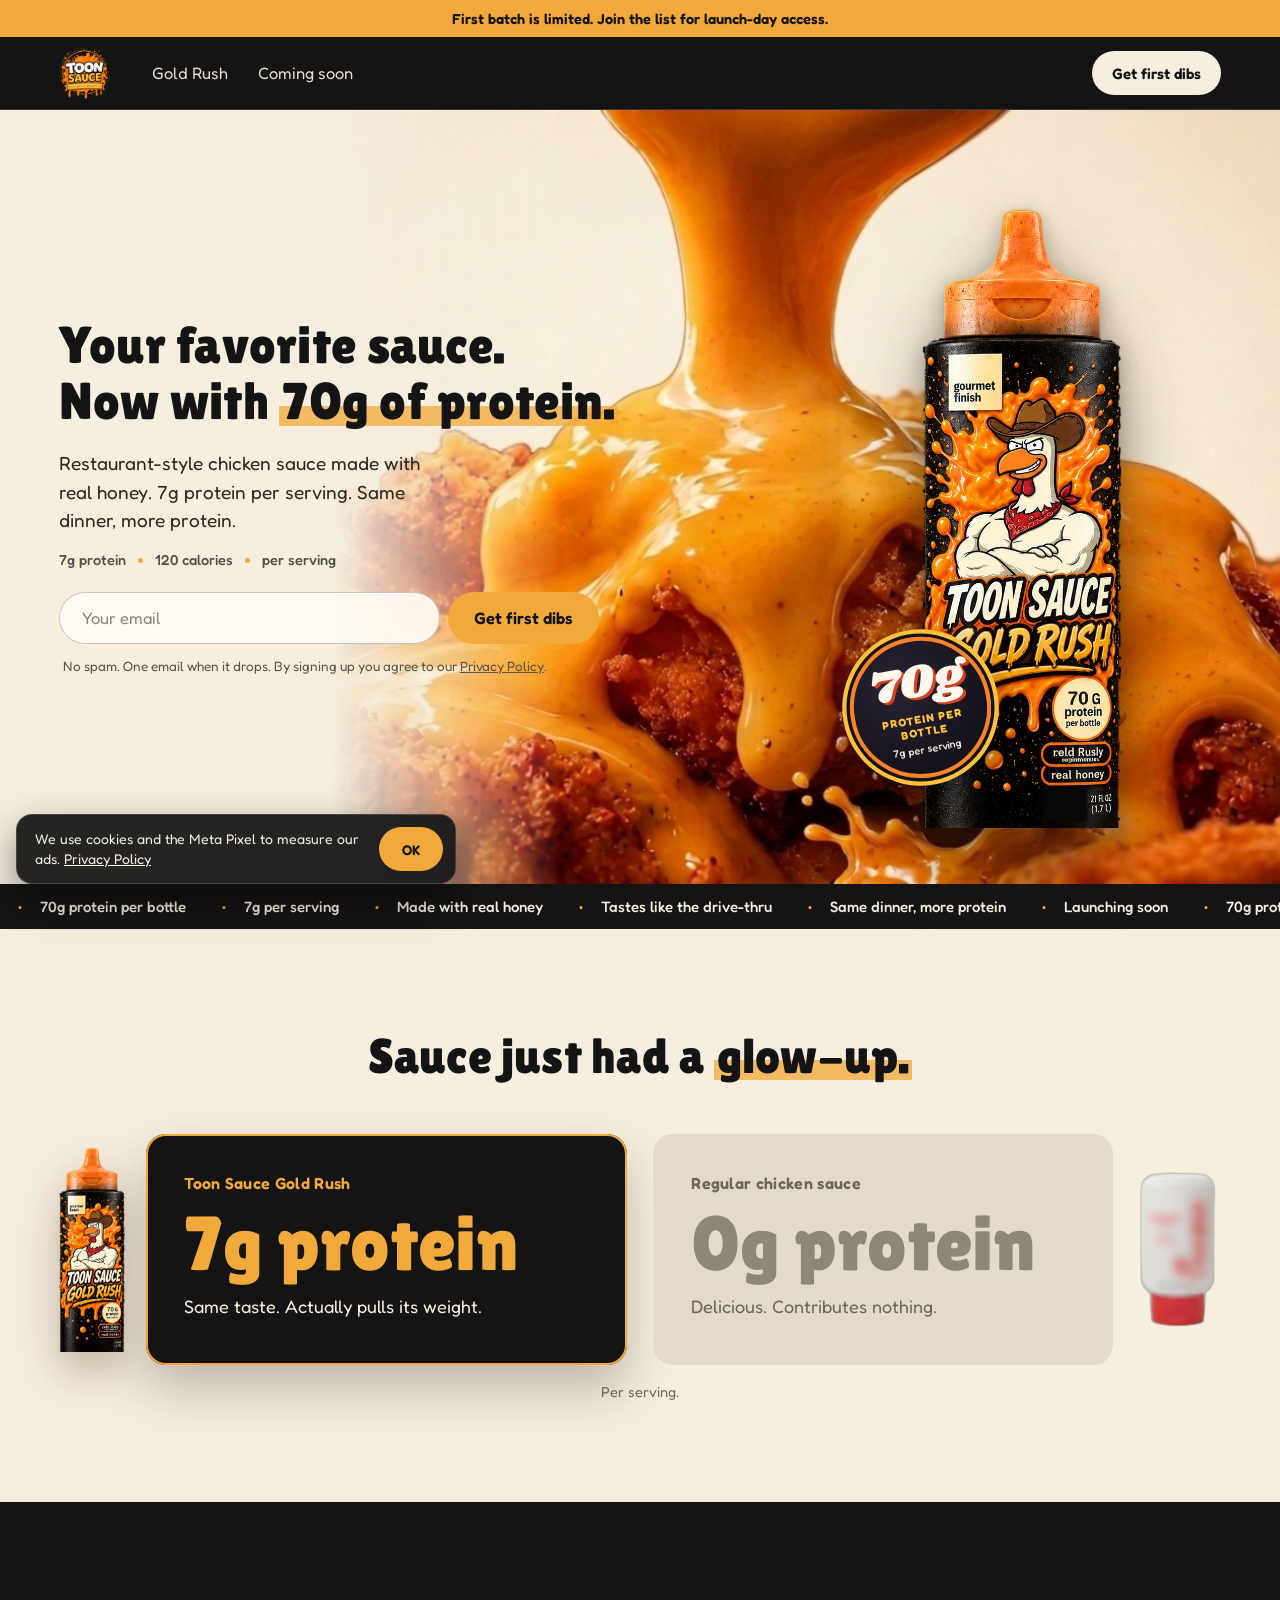
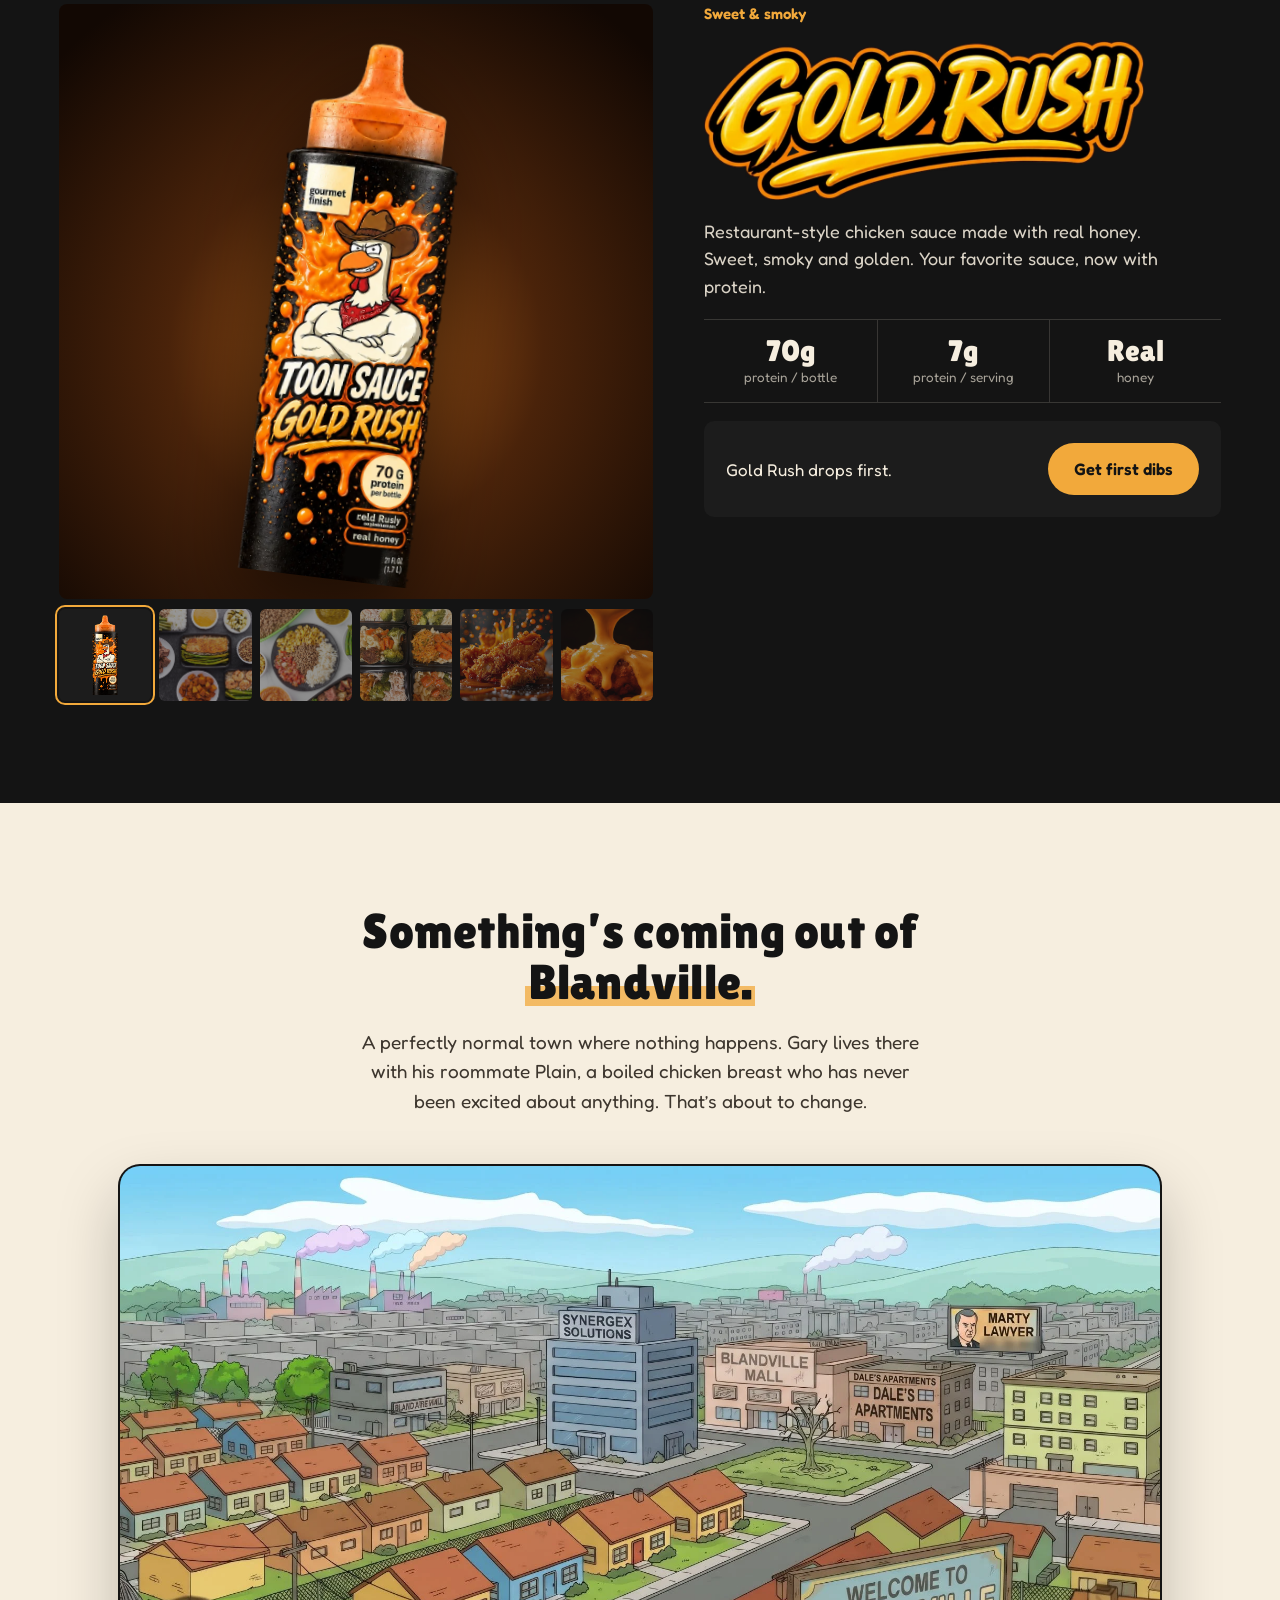
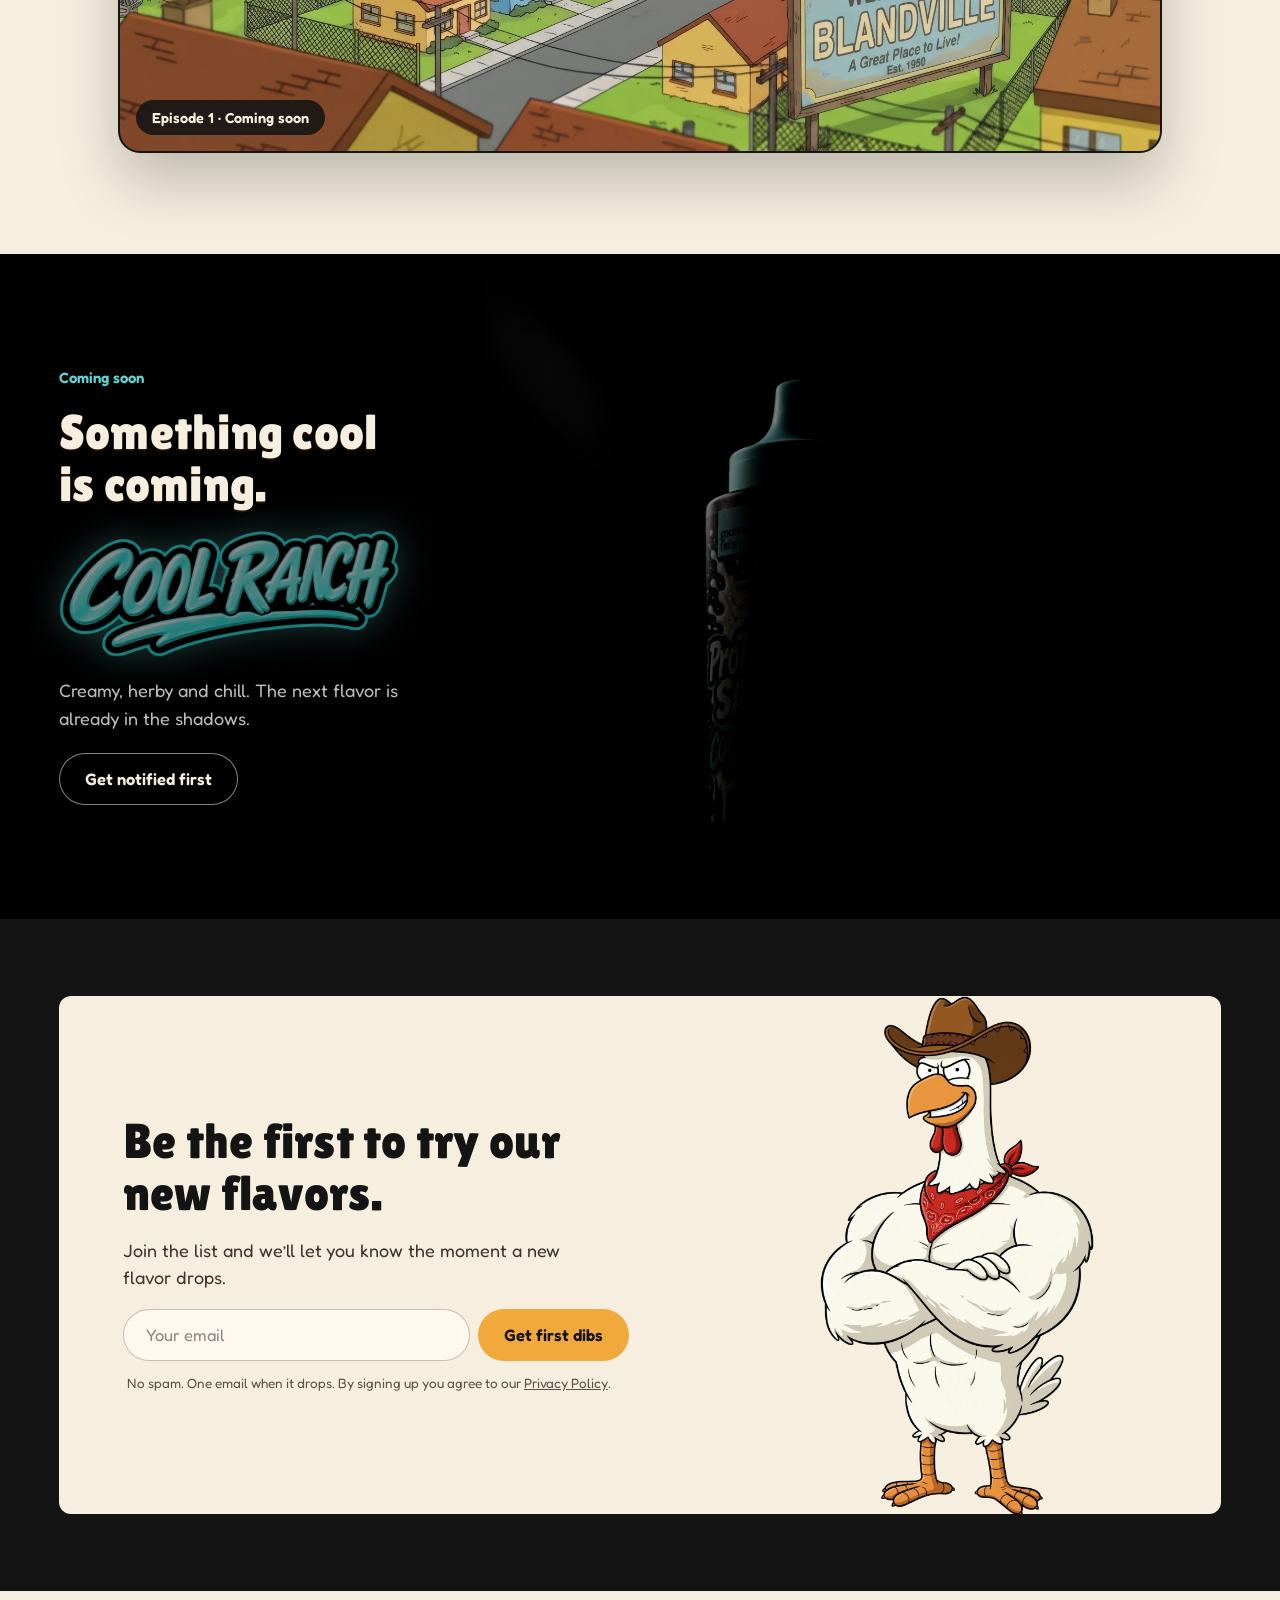
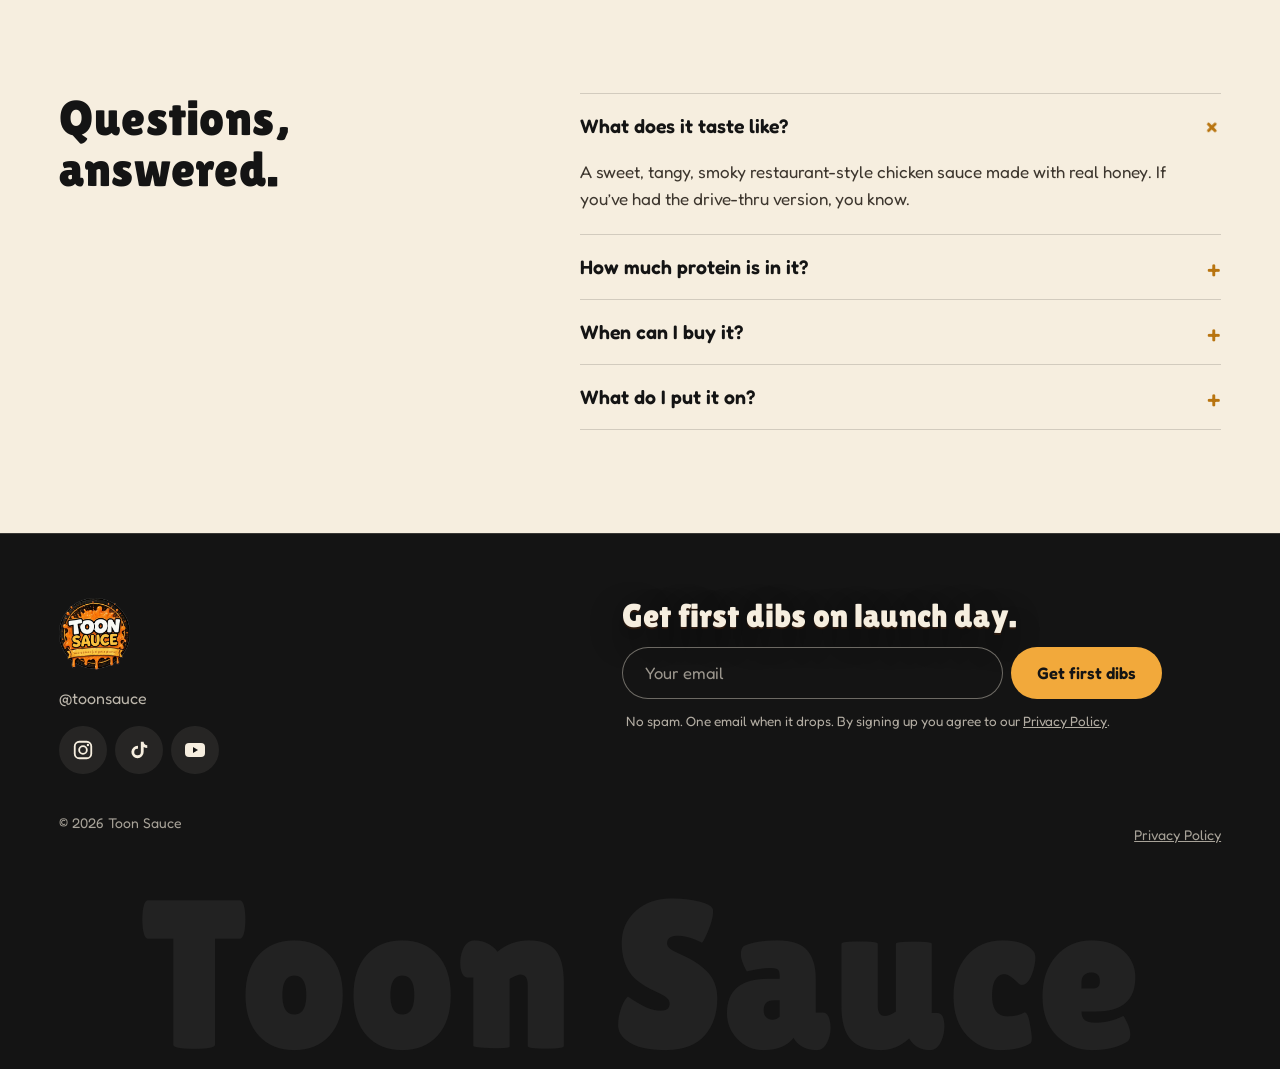
==== index.html @ 48536e70 "New cream hero photo; clean up bottle cutout edges (bottle-clean.png) Co-Authored-By: Claude Opus 5." ====
<!doctype html>
<html lang="en">
<head>
<meta charset="utf-8">
<meta name="viewport" content="width=device-width, initial-scale=1">
<meta name="facebook-domain-verification" content="r4as0ai3v45suzltbwqpyd1kb8acv7" />
<script async src="https://www.googletagmanager.com/gtag/js?id=G-BTGXZ5LCFG"></script>
<script>window.dataLayer=window.dataLayer||[];function gtag(){dataLayer.push(arguments);}gtag('js',new Date());gtag('config','G-BTGXZ5LCFG');</script>
<!-- Meta Pixel Code -->
<script>
!function(f,b,e,v,n,t,s)
{if(f.fbq)return;n=f.fbq=function(){n.callMethod?
n.callMethod.apply(n,arguments):n.queue.push(arguments)};
if(!f._fbq)f._fbq=n;n.push=n;n.loaded=!0;n.version='2.0';
n.queue=[];t=b.createElement(e);t.async=!0;
t.src=v;s=b.getElementsByTagName(e)[0];
s.parentNode.insertBefore(t,s)}(window, document,'script',
'https://connect.facebook.net/en_US/fbevents.js');
fbq('init', '1495416545782879');
fbq('track', 'PageView');
</script>
<noscript><img height="1" width="1" style="display:none"
src="https://www.facebook.com/tr?id=1495416545782879&ev=PageView&noscript=1"
/></noscript>
<!-- End Meta Pixel Code -->
<title>Toon Sauce | Your favorite sauce, now with 70g of protein</title>
<meta name="description" content="Restaurant-style chicken sauce made with real honey. 7g protein per serving, 70g per bottle. Join the list for launch-day access.">
<meta property="og:title" content="Toon Sauce | Your favorite sauce, now with 70g of protein">
<meta property="og:description" content="Restaurant-style chicken sauce made with real honey. 7g protein per serving, 70g per bottle. Join the list for launch-day access.">
<meta property="og:image" content="https://toonsauce.com/assets/hero-pour-cream.jpg">
<meta name="theme-color" content="#141414">
<link rel="icon" href="/assets/favicon.png">
<link rel="preconnect" href="https://fonts.googleapis.com">
<link href="https://fonts.googleapis.com/css2?family=Lilita+One&amp;family=Fredoka:wght@400;500;600;700&amp;family=Shrikhand&amp;display=swap" rel="stylesheet">
<style>

:root{--bg:#141414;--bg2:#1c1c1c;--cream:#F6EEDF;--amber:#F2A93B;--ink:#141414;--line:rgba(246,238,223,.16)}
*{box-sizing:border-box}
body{margin:0;background:var(--bg)}
a{color:inherit}
img{max-width:100%}
.wrap{max-width:1440px;margin:0 auto;padding-left:clamp(20px,4.6vw,70px);padding-right:clamp(20px,4.6vw,70px)}
.d{font-family:'Lilita One',system-ui,sans-serif;font-weight:400;letter-spacing:.005em;line-height:1.06;margin:0}
.dk .d{color:var(--cream);text-shadow:0 2px 0 rgba(90,40,8,.35),0 10px 34px rgba(0,0,0,.45)}
.h2{font-size:clamp(34px,3.8vw,56px)}
.amb{color:var(--amber)}
.sr{position:absolute;width:1px;height:1px;overflow:hidden;clip:rect(0 0 0 0);white-space:nowrap}
:focus-visible{outline:3px solid var(--amber);outline-offset:3px}
.pill{display:inline-flex;align-items:center;justify-content:center;gap:10px;min-height:52px;padding:0 26px;border-radius:999px;background:var(--amber);color:var(--ink);text-decoration:none;font-family:'Fredoka',system-ui,sans-serif;font-weight:600;font-size:16.5px;border:0;cursor:pointer;white-space:nowrap;transition:transform .2s ease,background .2s ease}
.pill:hover{transform:translateY(-1px);background:#ffbb55}
.pill-cream{background:var(--cream)}.pill-cream:hover{background:#fff7ea}
.ann{background:var(--amber);color:var(--ink);text-align:center;padding:10px 16px;font-size:14.5px;font-weight:600}
.hdr{background:var(--bg);border-bottom:1px solid var(--line);position:sticky;top:0;z-index:20}
.hdr .in{display:flex;align-items:center;justify-content:space-between;gap:20px;height:72px}
.hdr nav{display:flex;gap:6px;font-size:16.5px}
.hdr nav a{text-decoration:none;color:var(--cream);opacity:.92;padding:12px 12px;border-radius:999px}
.hdr nav a:hover{opacity:1;background:rgba(246,238,223,.08)}
.hdr .pill{min-height:44px;padding:0 20px;font-size:15px}
@media (max-width:640px){.hdr nav{display:none}}
/* hero */
.hero{position:relative;background:var(--cream)}
.hero .bgw{position:absolute;inset:0;overflow:hidden}
.hero .bgimg{position:absolute;inset:0;width:100%;height:100%;object-fit:cover;object-position:62% 72%}
.hero .shade{position:absolute;inset:0}
@media (min-width:861px){.hero .bgimg{left:auto;right:0;width:74%;object-position:87% 50%;-webkit-mask-image:linear-gradient(90deg,transparent 0,#000 24%);mask-image:linear-gradient(90deg,transparent 0,#000 24%)}}
.hero .in{position:relative;z-index:1;display:grid;grid-template-columns:minmax(0,1.3fr) minmax(0,.7fr);align-items:center;gap:24px;min-height:clamp(640px,86vh,820px);padding-top:56px;padding-bottom:56px}
.hero .copy{display:flex;flex-direction:column;align-items:flex-start;gap:20px}
.hero h1,.dk .hero h1{font-size:clamp(38px,4.1vw,64px);color:var(--ink);text-shadow:none}
.hero h1 .ln{white-space:nowrap}@media (max-width:860px){.hero h1 .ln{white-space:normal}}
.hero .sub{margin:0;font-size:19px;line-height:1.5;color:#2E2822;max-width:36ch}
.hero .spec{color:rgba(20,20,20,.72)}
.hero .ef input{background:rgba(255,251,243,.92);border-color:rgba(20,20,20,.22);color:var(--ink)}
.hero .ef input::placeholder{color:rgba(20,20,20,.5)}
.hero .err{color:#B3261E}
.hero .micro{color:#5B5348}
.hero .ok .okh,.hero .ok .q{color:var(--ink)}
.hero .qs button{background:rgba(255,251,243,.92);border-color:rgba(20,20,20,.2);color:var(--ink)}
.hero .qs button:hover{background:rgba(242,169,59,.2)}
.hero .ok .done{color:#8A5300}
.stage{position:relative;align-self:stretch;min-height:520px}
.bw{position:absolute;left:50%;bottom:0;height:min(94%,640px);transform:translateX(-50%)}
.bw .bottle{display:block;height:100%;width:auto;max-width:none;filter:drop-shadow(0 30px 36px rgba(60,32,8,.38)) drop-shadow(0 6px 10px rgba(20,20,20,.3))}
.stats{position:absolute;right:calc(100% - 70px);bottom:8%;display:flex;flex-direction:row-reverse;align-items:center;gap:10px;z-index:2}
.stk{--s:clamp(132px,11vw,160px);flex:0 0 auto;position:relative;width:var(--s);height:var(--s);border-radius:50%;background:radial-gradient(circle at 35% 30%,#2A2433 0%,#15121C 70%);border:calc(var(--s)*.035) solid #F7832B;box-shadow:0 0 0 calc(var(--s)*.025) #15121C,0 0 0 calc(var(--s)*.055) #FFC23D,0 20px 50px rgba(0,0,0,.55);display:flex;flex-direction:column;align-items:center;justify-content:center;text-align:center;line-height:1;transform:rotate(-10deg)}
.stk b{font-family:'Shrikhand',Georgia,serif;font-weight:400;font-size:calc(var(--s)*.34);color:#FFF8EE;text-shadow:calc(var(--s)*.018) calc(var(--s)*.018) 0 #D9401F}
.stk span{font-family:'Fredoka',system-ui,sans-serif;font-weight:700;font-size:calc(var(--s)*.078);letter-spacing:.1em;text-transform:uppercase;color:#FFC23D;margin-top:calc(var(--s)*.04);max-width:72%;line-height:1.15}
.stk i{font-style:normal;font-family:'Fredoka',system-ui,sans-serif;font-weight:500;font-size:calc(var(--s)*.075);color:#F6EEDF;margin-top:calc(var(--s)*.04)}
.spec{margin:-4px 0 4px;display:flex;flex-wrap:wrap;align-items:center;gap:6px 0;font-size:14.5px;font-weight:500;color:rgba(246,238,223,.82)}
.spec span+span:before{content:"";display:inline-block;width:5px;height:5px;border-radius:50%;background:var(--amber);margin:0 12px 2px;vertical-align:middle}
.cal{display:inline-flex;align-items:center;min-height:40px;padding:8px 16px;border-radius:999px;background:rgba(20,20,20,.88);border:1px solid rgba(242,169,59,.7);color:var(--cream);font-size:14.5px;font-weight:500;white-space:nowrap;box-shadow:0 10px 24px rgba(0,0,0,.4)}
/* form */
.signup{width:100%;max-width:540px}
.ef{display:flex;gap:8px;width:100%}
.ef input{flex:1;min-width:0;height:52px;border-radius:999px;border:1px solid rgba(246,238,223,.4);background:rgba(20,20,20,.6);color:var(--cream);padding:0 22px;font:inherit;font-size:16.5px;outline:none;transition:border-color .2s ease}
.ef input::placeholder{color:rgba(246,238,223,.6)}
.ef input:focus{border-color:var(--amber);box-shadow:0 0 0 3px rgba(242,169,59,.25)}
.ef input[aria-invalid=true]{border-color:#FF8A65}
.ef .pill{min-height:52px}
.ef button[disabled]{opacity:.7;cursor:progress}
.err{margin:10px 4px 0;color:#FFB08F;font-size:14.5px}
.micro{margin:12px 4px 0;font-size:13.5px;line-height:1.5;color:rgba(246,238,223,.7)}
.micro a{color:inherit}
.ok{display:flex;flex-direction:column;gap:14px}
.ok .okh{margin:0;font-family:'Lilita One',system-ui,sans-serif;font-size:clamp(22px,2vw,28px);line-height:1.2;color:var(--cream)}
.ok .q{margin:4px 0 0;font-size:17px;color:var(--cream)}
.qs{display:grid;grid-template-columns:1fr 1fr;gap:8px}
.qs button{min-height:48px;padding:10px 14px;border-radius:14px;border:1px solid rgba(246,238,223,.35);background:rgba(20,20,20,.6);color:var(--cream);font:inherit;font-size:15.5px;cursor:pointer;text-align:left;transition:background .15s ease,border-color .15s ease}
.qs button:hover{border-color:var(--amber);background:rgba(242,169,59,.12)}
.ok .done{margin:0;font-size:17px;color:var(--amber);font-weight:600}
@media (max-width:560px){.ef{flex-direction:column}.ef input{flex:0 0 auto;width:100%}.ef .pill{width:100%}.qs{grid-template-columns:1fr}}
/* strip */
.mq{overflow:hidden;background:var(--ink);color:var(--cream);white-space:nowrap;position:relative;z-index:2}
.mq .t{display:inline-flex;padding:13px 0;animation:mq 46s linear infinite;font-size:15px;font-weight:500}
.mq .t span{padding:0 18px}.mq .t span:before{content:"\2022";margin-right:18px;color:var(--amber)}
@keyframes mq{from{transform:translateX(0)}to{transform:translateX(-50%)}}
@media (prefers-reduced-motion:reduce){.mq .t{animation:none}}
/* sections */
.sec{padding-top:clamp(72px,8vw,120px);padding-bottom:clamp(72px,8vw,120px)}
.cr{background:var(--cream);color:var(--ink)}
.cr .d,.dk .cr .d{color:var(--ink);text-shadow:none}
.mark{white-space:nowrap;background:linear-gradient(180deg,transparent 58%,rgba(242,169,59,.75) 58%,rgba(242,169,59,.75) 92%,transparent 92%);padding:0 .06em}
.cmp{display:grid;grid-template-columns:1fr 1fr;gap:clamp(14px,2vw,28px);max-width:1240px;margin:clamp(32px,4vw,52px) auto 0}
.cg{display:flex;align-items:center;gap:clamp(12px,1.6vw,22px)}
.cg .cc{flex:1;min-width:0}
.cb{flex:0 0 auto;height:clamp(170px,16vw,240px);width:auto;max-width:none}
.cb.ours{filter:drop-shadow(0 18px 22px rgba(60,32,8,.3))}
.cb.theirs{height:clamp(140px,13vw,196px);opacity:.9}
@media (max-width:760px){.cmp{grid-template-columns:1fr}.cb{height:130px}.cb.theirs{height:100px}.cc .big{font-size:44px}}
.cc{border-radius:20px;padding:clamp(26px,3vw,40px);display:flex;flex-direction:column;gap:12px;min-height:clamp(0px,18vw,250px)}
.cc .lb{font-size:16px;font-weight:600;letter-spacing:.02em}
.cc .big{font-family:'Lilita One',system-ui,sans-serif;font-size:clamp(52px,6vw,84px);line-height:1}
.cc p{margin:0;font-size:18px;line-height:1.45}
.cc.muted{background:#E3DACA;color:#6E665B}
.cc.muted .big{color:#8E8679}
.cc.hero2{background:var(--ink);color:var(--cream);box-shadow:inset 0 0 0 2px var(--amber),0 24px 50px rgba(20,20,20,.25)}
.cc.hero2 .lb{color:var(--amber)}
.cc.hero2 .big{color:var(--amber)}
.note{text-align:center;margin:18px 0 0;font-size:14.5px;color:#6E665B}
/* blandville */
.bvh{max-width:760px;margin:0 auto;text-align:center;display:flex;flex-direction:column;align-items:center;gap:18px}
.bvh p{margin:0;font-size:19px;line-height:1.55;color:#3D362E;max-width:52ch}
.vid{position:relative;max-width:1040px;margin:clamp(32px,4vw,52px) auto 0;aspect-ratio:16/9;border-radius:20px;overflow:hidden;background:var(--ink);box-shadow:0 0 0 2px var(--ink),0 28px 60px rgba(20,20,20,.25)}
.vid img{display:block;width:100%;height:100%;object-fit:cover}
.vtag{position:absolute;left:16px;bottom:16px;padding:9px 16px;border-radius:999px;background:rgba(20,20,20,.88);color:var(--cream);font-size:14.5px;font-weight:600}
.gary{position:relative;overflow:hidden;background:var(--bg)}
.gary .in{display:grid;grid-template-columns:minmax(0,1fr) minmax(0,1fr);align-items:center;gap:24px;min-height:clamp(320px,30vw,420px)}
.gary .tx{display:flex;flex-direction:column;align-items:flex-start;gap:20px;position:relative;z-index:1}
.gary .tx p{margin:0;font-size:19px;line-height:1.55;color:var(--cream);max-width:36ch}
.gary .wing{position:absolute;right:-2%;top:50%;transform:translateY(-50%) rotate(-6deg);width:min(58vw,820px);filter:drop-shadow(0 0 1.5px rgba(242,169,59,.7)) drop-shadow(0 24px 40px rgba(0,0,0,.6))}
@media (max-width:860px){.gary .in{grid-template-columns:1fr;padding-bottom:260px}.gary .wing{top:auto;bottom:24px;transform:rotate(-6deg);width:118vw;right:-30vw}}
.faqg{display:grid;grid-template-columns:1fr 1.4fr;gap:clamp(28px,5vw,80px);align-items:start}
@media (max-width:860px){.faqg{grid-template-columns:1fr}}
.faq details{border-bottom:1px solid rgba(20,20,20,.16)}
.faq details:first-child{border-top:1px solid rgba(20,20,20,.16)}
.faq summary{list-style:none;cursor:pointer;display:flex;justify-content:space-between;align-items:center;gap:20px;min-height:64px;padding:16px 0;font-size:19.5px;font-weight:600;color:var(--ink)}
.faq summary::-webkit-details-marker{display:none}
.faq summary:after{content:"+";font-size:26px;font-weight:500;color:#b8740f;transition:transform .2s ease}
.faq details[open] summary:after{transform:rotate(45deg)}
.faq p{margin:0 0 22px;font-size:17px;line-height:1.6;color:#3D362E;max-width:60ch}
/* gold rush product */
.prod{background:var(--bg)}
.pdp{display:grid;grid-template-columns:minmax(0,1.15fr) minmax(0,1fr);gap:clamp(28px,4vw,64px);align-items:start}
@media (max-width:900px){.pdp{grid-template-columns:1fr}}
.gal{display:flex;flex-direction:column;gap:10px}
.gal .main{position:relative;border-radius:8px;overflow:hidden;aspect-ratio:1/1;background:radial-gradient(70% 70% at 50% 58%,#a85a17 0%,#4a230a 45%,#120803 100%)}
.gal .sl{display:none;position:absolute;inset:0}
.gal .sl>img{display:block;width:100%;height:100%;object-fit:cover}
.gal .sl.s0>img{object-fit:contain;padding:6% 0 3%;transform:rotate(7deg);filter:drop-shadow(0 30px 40px rgba(0,0,0,.6))}
.gal .cap{position:absolute;left:0;right:0;bottom:0;padding:70px 26px 22px;background:linear-gradient(180deg,rgba(0,0,0,0) 0%,rgba(0,0,0,.72) 100%);font-family:'Lilita One',system-ui,sans-serif;font-size:clamp(28px,3vw,42px);color:var(--cream);text-shadow:0 2px 0 rgba(90,40,8,.5)}
.thumbs{display:grid;grid-template-columns:repeat(6,minmax(0,1fr));gap:8px}
.thumbs label{cursor:pointer;aspect-ratio:1;border-radius:6px;overflow:hidden;background:#1c1c1c;display:block;line-height:0;min-height:44px}
.thumbs label img{width:100%;height:100%;object-fit:cover;opacity:.55;transition:opacity .2s ease}
.thumbs label:hover img{opacity:1}
@media (max-width:560px){.thumbs{grid-template-columns:repeat(3,minmax(0,1fr))}}
#g0:checked~.main .s0{display:block}#g0:checked~.thumbs label[for=g0]{outline:2px solid var(--amber);outline-offset:2px}#g0:checked~.thumbs label[for=g0] img{opacity:1}#g0:focus-visible~.thumbs label[for=g0]{outline:3px solid var(--amber);outline-offset:3px}#g1:checked~.main .s1{display:block}#g1:checked~.thumbs label[for=g1]{outline:2px solid var(--amber);outline-offset:2px}#g1:checked~.thumbs label[for=g1] img{opacity:1}#g1:focus-visible~.thumbs label[for=g1]{outline:3px solid var(--amber);outline-offset:3px}#g2:checked~.main .s2{display:block}#g2:checked~.thumbs label[for=g2]{outline:2px solid var(--amber);outline-offset:2px}#g2:checked~.thumbs label[for=g2] img{opacity:1}#g2:focus-visible~.thumbs label[for=g2]{outline:3px solid var(--amber);outline-offset:3px}#g3:checked~.main .s3{display:block}#g3:checked~.thumbs label[for=g3]{outline:2px solid var(--amber);outline-offset:2px}#g3:checked~.thumbs label[for=g3] img{opacity:1}#g3:focus-visible~.thumbs label[for=g3]{outline:3px solid var(--amber);outline-offset:3px}#g4:checked~.main .s4{display:block}#g4:checked~.thumbs label[for=g4]{outline:2px solid var(--amber);outline-offset:2px}#g4:checked~.thumbs label[for=g4] img{opacity:1}#g4:focus-visible~.thumbs label[for=g4]{outline:3px solid var(--amber);outline-offset:3px}#g5:checked~.main .s5{display:block}#g5:checked~.thumbs label[for=g5]{outline:2px solid var(--amber);outline-offset:2px}#g5:checked~.thumbs label[for=g5] img{opacity:1}#g5:focus-visible~.thumbs label[for=g5]{outline:3px solid var(--amber);outline-offset:3px}
.info{display:flex;flex-direction:column;gap:18px;align-items:flex-start;position:sticky;top:96px}
@media (max-width:900px){.info{position:static}}
.info .eb{font-size:15px;font-weight:600;color:var(--amber)}
.info p.ds{margin:0;font-size:18px;line-height:1.55;color:rgba(246,238,223,.88);max-width:44ch}
.specs{width:100%;display:grid;grid-template-columns:repeat(3,1fr);border-top:1px solid var(--line);border-bottom:1px solid var(--line)}
.specs div{padding:16px 6px;text-align:center;border-left:1px solid var(--line)}.specs div:first-child{border-left:0}
.specs b{display:block;font-family:'Lilita One',system-ui,sans-serif;font-weight:400;font-size:30px;line-height:1;color:var(--cream)}
.specs span{font-size:13.5px;color:rgba(246,238,223,.65)}
.drop{width:100%;background:#1c1c1c;border-radius:10px;padding:22px;display:flex;flex-wrap:wrap;align-items:center;justify-content:space-between;gap:14px}
.drop p{margin:0;font-size:17px;color:var(--cream)}
/* cool ranch teaser */
.cs{position:relative;overflow:hidden;min-height:clamp(560px,52vw,720px);background:#000}
.cs .shot{position:absolute;left:calc(50% - 160px);top:0;height:100%;width:auto;max-width:none;filter:brightness(.5) contrast(1.15);-webkit-mask-image:linear-gradient(90deg,transparent 0%,#000 55%),linear-gradient(0deg,transparent 0%,#000 18%);-webkit-mask-composite:source-in;mask-image:linear-gradient(90deg,transparent 0%,#000 55%),linear-gradient(0deg,transparent 0%,#000 18%);mask-composite:intersect}
.cs:after{content:"";position:absolute;inset:0;background:linear-gradient(90deg,#000 0%,rgba(0,0,0,.4) 40%,rgba(0,0,0,0) 60%);pointer-events:none}
.cs .tx{position:relative;z-index:2;min-height:inherit;display:flex;flex-direction:column;justify-content:center;align-items:flex-start;gap:20px}
.cs .tx .k{font-size:15px;font-weight:600;color:#5FD3D1}
.cs .tx p{margin:0;font-size:18px;line-height:1.55;color:#bdbdbd;max-width:36ch}
.cs .flg{width:min(80%,340px);filter:brightness(.55) saturate(.8) drop-shadow(0 0 18px rgba(95,211,209,.25))}
.pill-ghost{background:transparent;color:var(--cream);box-shadow:inset 0 0 0 1px rgba(246,238,223,.55)}.pill-ghost:hover{background:rgba(246,238,223,.08)}
@media (max-width:860px){.cs{min-height:900px}.cs .tx{justify-content:flex-start;padding-top:56px;min-height:0}.cs .shot{left:auto;top:auto;bottom:0;height:62%;right:-8%;-webkit-mask-image:linear-gradient(180deg,transparent 0%,#000 30%);mask-image:linear-gradient(180deg,transparent 0%,#000 30%)}.cs:after{background:linear-gradient(180deg,#000 0%,#000 42%,rgba(0,0,0,0) 62%)}}
/* new flavors signup */
.nf{padding-top:clamp(56px,6vw,96px);padding-bottom:clamp(56px,6vw,96px);background:var(--bg)}
.join{border-radius:12px;background:var(--cream);color:var(--ink);display:grid;grid-template-columns:1.2fr 1fr;align-items:center;overflow:hidden}
@media (max-width:860px){.join{grid-template-columns:1fr}}
.join .tx{padding:clamp(32px,5vw,72px);display:flex;flex-direction:column;gap:18px;align-items:flex-start}
.join .d{color:var(--ink);text-shadow:none}
.join .tx>p{margin:0;font-size:18px;line-height:1.5;color:#3D362E;max-width:40ch}
.join .vs{align-self:stretch;display:flex;align-items:flex-end;justify-content:center;min-height:300px}
.join .vs img{width:min(52%,280px);margin-bottom:-2px}
@media (max-width:860px){.join .vs{min-height:0;height:280px;overflow:hidden}.join .vs img{width:150px}}
.join .ef input{background:#fff9ef;color:var(--ink);border-color:rgba(20,20,20,.25)}
.join .ef input::placeholder{color:rgba(20,20,20,.5)}
.join .micro,.join .err{color:#5b5248}
.join .ok .okh,.join .ok .q{color:var(--ink)}
.join .qs button{background:#fff9ef;color:var(--ink);border-color:rgba(20,20,20,.2)}
.join .ok .done{color:#a8650c}
/* footer */
.ft{background:var(--bg);border-top:1px solid var(--line);color:var(--cream)}
.ft .cols{display:grid;grid-template-columns:1fr 1.2fr;gap:clamp(32px,5vw,80px);align-items:start;padding-top:64px;padding-bottom:40px}
@media (max-width:860px){.ft .cols{grid-template-columns:1fr}}
.soc{display:flex;gap:8px}
.soc a{width:48px;height:48px;border-radius:50%;display:grid;place-items:center;background:rgba(246,238,223,.08);color:var(--cream);transition:background .2s ease}
.soc a:hover{background:rgba(242,169,59,.25)}
.ft .legal{display:flex;flex-wrap:wrap;justify-content:space-between;gap:12px;font-size:14px;color:rgba(246,238,223,.65);padding-bottom:24px}
.ft .legal a{color:inherit;display:inline-block;padding:12px 0}
.wm{font-family:'Lilita One',system-ui,sans-serif;color:#222;font-size:clamp(64px,16.5vw,260px);line-height:.9;white-space:nowrap;text-align:center;overflow:hidden}
/* privacy */
.legaldoc{max-width:760px}
.legaldoc h2{font-family:'Lilita One',system-ui,sans-serif;font-weight:400;font-size:26px;margin:40px 0 10px;color:var(--cream)}
.legaldoc p,.legaldoc li{font-size:17px;line-height:1.65;color:rgba(246,238,223,.88)}
.legaldoc ul{padding-left:22px}
@media (max-width:860px){
 .hero .in{grid-template-columns:1fr;align-items:start;min-height:0;padding-top:32px;padding-bottom:0;gap:8px}
 .hero .shade{background:linear-gradient(180deg,rgba(246,238,223,.96) 0%,rgba(246,238,223,.9) 52%,rgba(246,238,223,.3) 78%,rgba(246,238,223,0) 100%)}
 .stage{min-height:420px}
 .bw{left:60%;height:400px}
 .stats{right:calc(100% - 56px);bottom:6%;flex-direction:column;align-items:flex-end}
 .stk{--s:124px}
}
@media (max-width:560px){.hero h1{font-size:38px}.hero .sub{font-size:17.5px}.hero .copy{gap:16px}}
</style>
</head>
<body>
<div class="dk" style="font-family: 'Fredoka', system-ui, sans-serif; color: #F6EEDF; background: #141414; overflow-x: clip">

  <div class="ann">First batch is limited. Join the list for launch-day access.</div>
  <header class="hdr"><div class="wrap in">
    <div style="display: flex; align-items: center; gap: clamp(14px, 3vw, 30px)">
      <a href="#top" aria-label="Toon Sauce home" style="display: block; line-height: 0"><img src="/assets/logo.webp" alt="Toon Sauce" style="height: 52px; width: auto"></a>
      <nav aria-label="Main"><a href="#gold-rush">Gold Rush</a><a href="#coming-soon">Coming soon</a></nav>
    </div>
    <a href="#signup" class="pill pill-cream js-dibs">Get first dibs</a>
  </div></header>

  <!-- HERO -->
  <section id="top" class="hero" aria-labelledby="h1">
    <div class="bgw" aria-hidden="true"><img class="bgimg" src="/assets/hero-pour-cream.jpg" alt="" data-slot="hero-pour-cream.jpg"><div class="shade"></div></div>
    <div class="wrap in">
      <div class="copy">
        <h1 id="h1" class="d"><span class="ln">Your favorite sauce.</span><br><span class="ln">Now with <span class="mark">70g of protein.</span></span></h1>
        <p class="sub">Restaurant-style chicken sauce made with real honey. 7g protein per serving. Same dinner, more protein.</p>
        <p class="spec"><span>7g protein</span><span>120 calories</span><span>per serving</span></p>
        <div class="signup" data-source="hero" id="signup">
          <form class="ef" novalidate><label class="sr" for="em-hero">Email address</label><input id="em-hero" type="email" name="email" required placeholder="Your email" autocomplete="email" inputmode="email" aria-describedby="em-hero-err"><button type="submit" class="pill">Get first dibs</button></form>
          <p class="err" id="em-hero-err" role="alert" hidden></p>
          <p class="micro">No spam. One email when it drops. By signing up you agree to our <a href="/privacy">Privacy Policy</a>.</p>
        </div>
      </div>
      <div class="stage">
        <div class="bw">
          <img class="bottle" src="/assets/bottle-clean.png" alt="Toon Sauce Gold Rush bottle, matte black with a golden amber cap" data-slot="bottle-clean.png">
          <div class="stats">
            <div class="stk" role="img" aria-label="70 grams of protein per bottle, 7 grams per serving"><b>70g</b><span>Protein per bottle</span><i>7g per serving</i></div>
          </div>
        </div>
      </div>
    </div>
  </section>
  <div class="mq" aria-label="Highlights"><div class="t"><span>70g protein per bottle</span><span>7g per serving</span><span>Made with real honey</span><span>Tastes like the drive-thru</span><span>Same dinner, more protein</span><span>Launching soon</span><span>70g protein per bottle</span><span>7g per serving</span><span>Made with real honey</span><span>Tastes like the drive-thru</span><span>Same dinner, more protein</span><span>Launching soon</span><span>70g protein per bottle</span><span>7g per serving</span><span>Made with real honey</span><span>Tastes like the drive-thru</span><span>Same dinner, more protein</span><span>Launching soon</span><span>70g protein per bottle</span><span>7g per serving</span><span>Made with real honey</span><span>Tastes like the drive-thru</span><span>Same dinner, more protein</span><span>Launching soon</span><span>70g protein per bottle</span><span>7g per serving</span><span>Made with real honey</span><span>Tastes like the drive-thru</span><span>Same dinner, more protein</span><span>Launching soon</span><span>70g protein per bottle</span><span>7g per serving</span><span>Made with real honey</span><span>Tastes like the drive-thru</span><span>Same dinner, more protein</span><span>Launching soon</span></div></div>

  <!-- SECTION 2: COMPARISON -->
  <section id="compare" class="cr sec" aria-labelledby="cmp-h">
    <div class="wrap">
      <h2 id="cmp-h" class="d h2" style="text-align: center">Sauce just had a <span class="mark">glow-up.</span></h2>
      <div class="cmp">
        <div class="cg"><img class="cb ours" src="/assets/bottle-clean.png" alt="Toon Sauce Gold Rush bottle" loading="lazy"><div class="cc hero2"><span class="lb">Toon Sauce Gold Rush</span><span class="big">7g protein</span><p>Same taste. Actually pulls its weight.</p></div></div>
        <div class="cg"><div class="cc muted"><span class="lb">Regular chicken sauce</span><span class="big">0g protein</span><p>Delicious. Contributes nothing.</p></div><img class="cb theirs" src="/assets/other-sauce.png" alt="A plain bottle of regular chicken sauce" loading="lazy"></div>
      </div>
      <p class="note">Per serving.</p>
    </div>
  </section>

  <!-- GOLD RUSH PRODUCT -->
  <section id="gold-rush" class="prod sec" aria-labelledby="gr-h">
    <div class="wrap pdp">
      <div class="gal"><input type="radio" name="gal" id="g0" class="sr" checked aria-label="Show image 1: Toon Sauce Gold Rush bottle"><input type="radio" name="gal" id="g1" class="sr" aria-label="Show image 2: Meal prep containers of salmon, shrimp and rice with a bowl of golden sauce"><input type="radio" name="gal" id="g2" class="sr" aria-label="Show image 3: Rice bowl with seasoned ground beef, charred corn and pico de gallo"><input type="radio" name="gal" id="g3" class="sr" aria-label="Show image 4: Homemade meal prep containers with chicken, pasta, broccoli and carrots"><input type="radio" name="gal" id="g4" class="sr" aria-label="Show image 5: Crispy chicken tenders splashed with golden sauce"><input type="radio" name="gal" id="g5" class="sr" aria-label="Show image 6: Golden sauce pouring over fried chicken"><div class="main"><div class="sl s0"><img src="/assets/bottle-clean.png" alt="Toon Sauce Gold Rush bottle"></div><div class="sl s1"><img src="/assets/meal-prep.jpg" alt="Meal prep containers of salmon, shrimp and rice with a bowl of golden sauce" loading="lazy"><span class="cap">Made for meal prep.</span></div><div class="sl s2"><img src="/assets/bowl.jpg" alt="Rice bowl with seasoned ground beef, charred corn and pico de gallo" loading="lazy"><span class="cap">Built for bowls.</span></div><div class="sl s3"><img src="/assets/meal-prep-home.jpg" alt="Homemade meal prep containers with chicken, pasta, broccoli and carrots" loading="lazy"><span class="cap">Upgrade boring meals.</span></div><div class="sl s4"><img src="/assets/hero-tenders.jpg" alt="Crispy chicken tenders splashed with golden sauce" loading="lazy"><span class="cap">Made for tenders.</span></div><div class="sl s5"><img src="/assets/hero-pour2.jpg" alt="Golden sauce pouring over fried chicken" loading="lazy"><span class="cap">Made for everything.</span></div></div><div class="thumbs"><label for="g0"><img src="/assets/bottle-clean.png" alt="" loading="lazy" style="object-fit: contain; padding: 6px"></label><label for="g1"><img src="/assets/meal-prep.jpg" alt="" loading="lazy" style=""></label><label for="g2"><img src="/assets/bowl.jpg" alt="" loading="lazy" style=""></label><label for="g3"><img src="/assets/meal-prep-home.jpg" alt="" loading="lazy" style=""></label><label for="g4"><img src="/assets/hero-tenders.jpg" alt="" loading="lazy" style=""></label><label for="g5"><img src="/assets/hero-pour2.jpg" alt="" loading="lazy" style=""></label></div></div>
      <div class="info">
        <span class="eb">Sweet &amp; smoky</span>
        <h2 id="gr-h" style="margin: 0; line-height: 0"><img src="/assets/flav-gold.webp" alt="Gold Rush" style="width: min(100%, 440px); height: auto"></h2>
        <p class="ds">Restaurant-style chicken sauce made with real honey. Sweet, smoky and golden. Your favorite sauce, now with protein.</p>
        <div class="specs"><div><b>70g</b><span>protein / bottle</span></div><div><b>7g</b><span>protein / serving</span></div><div><b>Real</b><span>honey</span></div></div>
        <div class="drop"><p>Gold Rush drops first.</p><a href="#signup" class="pill js-dibs">Get first dibs</a></div>
      </div>
    </div>
  </section>

  <!-- SECTION 3b: BLANDVILLE TEASER -->
  <section id="blandville" class="cr sec" aria-labelledby="bv-h">
    <div class="wrap">
      <div class="bvh">
        <h2 id="bv-h" class="d h2">Something&#8217;s coming out of <span class="mark">Blandville.</span></h2>
        <p>A perfectly normal town where nothing happens. Gary lives there with his roommate Plain, a boiled chicken breast who has never been excited about anything. That&#8217;s about to change.</p>
      </div>
      <!-- VIDEO PLACEHOLDER: swap this block for the "Welcome to Blandville" embed (16:9) when it's produced -->
      <div class="vid" data-slot="blandville-video">
        <img src="/assets/blandville.webp" alt="The town of Blandville, illustrated" loading="lazy">
        <span class="vtag">Episode 1 &#183; Coming soon</span>
      </div>
    </div>
  </section>

  <!-- COOL RANCH COMING SOON -->
  <section id="coming-soon" class="cs" aria-labelledby="cs-h">
    <img class="shot" src="/assets/ranch-shadow.jpg" alt="" aria-hidden="true" loading="lazy">
    <div class="wrap tx">
      <span class="k">Coming soon</span>
      <h2 id="cs-h" class="d h2">Something cool<br>is coming.</h2>
      <img class="flg" src="/assets/flav-ranch.webp" alt="Cool Ranch">
      <p>Creamy, herby and chill. The next flavor is already in the shadows.</p>
      <a href="#new-flavors" class="pill pill-ghost">Get notified first</a>
    </div>
  </section>

  <!-- NEW FLAVORS SIGNUP -->
  <section id="new-flavors" class="nf" aria-labelledby="nf-h">
    <div class="wrap"><div class="join">
      <div class="tx">
        <h2 id="nf-h" class="d h2">Be the first to try our new flavors.</h2>
        <p>Join the list and we&#8217;ll let you know the moment a new flavor drops.</p>
        <div class="signup" data-source="flavors">
          <form class="ef" novalidate><label class="sr" for="em-flavors">Email address</label><input id="em-flavors" type="email" name="email" required placeholder="Your email" autocomplete="email" inputmode="email" aria-describedby="em-flavors-err"><button type="submit" class="pill">Get first dibs</button></form>
          <p class="err" id="em-flavors-err" role="alert" hidden></p>
          <p class="micro">No spam. One email when it drops. By signing up you agree to our <a href="/privacy">Privacy Policy</a>.</p>
        </div>
      </div>
      <div class="vs" aria-hidden="true"><img src="/assets/gary.webp" alt="" loading="lazy"></div>
    </div></div>
  </section>

  <!-- SECTION 4: FAQ -->
  <section id="faq" class="cr sec" aria-labelledby="f-h">
    <div class="wrap faqg">
      <h2 id="f-h" class="d h2">Questions, answered.</h2>
      <div class="faq">
        <details open><summary>What does it taste like?</summary><p>A sweet, tangy, smoky restaurant-style chicken sauce made with real honey. If you&#8217;ve had the drive-thru version, you know.</p></details>
        <details><summary>How much protein is in it?</summary><p>7g per serving and about 70g per bottle.</p></details>
        <details><summary>When can I buy it?</summary><p>We&#8217;re launching soon. Join the list and you&#8217;ll hear first.</p></details>
        <details><summary>What do I put it on?</summary><p>Chicken, obviously. Also fries, wraps, burgers, bowls, eggs. Whatever you already eat.</p></details>
      </div>
    </div>
  </section>

  <footer class="ft">
    <div class="wrap cols">
      <div style="display: flex; flex-direction: column; gap: 18px; align-items: flex-start">
        <a href="#top" aria-label="Toon Sauce home" style="line-height: 0"><img src="/assets/logo.webp" alt="Toon Sauce" style="height: 72px; width: auto"></a>
        <p style="margin: 0; font-size: 16px; color: rgba(246,238,223,.75)">@toonsauce</p>
        <div class="soc">
          <a href="https://www.instagram.com/toonsauce" aria-label="Toon Sauce on Instagram (@toonsauce)" target="_blank" rel="noopener"><svg width="22" height="22" viewBox="0 0 24 24" aria-hidden="true"><rect x="3" y="3" width="18" height="18" rx="5" fill="none" stroke="currentColor" stroke-width="2"/><circle cx="12" cy="12" r="4.2" fill="none" stroke="currentColor" stroke-width="2"/><circle cx="17.4" cy="6.6" r="1.3" fill="currentColor"/></svg></a>
          <a href="https://www.tiktok.com/@toonsauce" aria-label="Toon Sauce on TikTok (@toonsauce)" target="_blank" rel="noopener"><svg width="22" height="22" viewBox="0 0 24 24" aria-hidden="true"><path d="M14 3v11.2a3.6 3.6 0 1 1-3.1-3.6V7.5A6.7 6.7 0 1 0 17.1 14V8.6a7.4 7.4 0 0 0 3.9 1.2V6.7A4.2 4.2 0 0 1 17 3z" fill="currentColor"/></svg></a>
          <a href="https://www.youtube.com/@toonsauce" aria-label="Toon Sauce on YouTube (@toonsauce)" target="_blank" rel="noopener"><svg width="24" height="24" viewBox="0 0 24 24" aria-hidden="true"><rect x="2" y="5" width="20" height="14" rx="4" fill="currentColor"/><path d="M10 9l5 3-5 3z" fill="#141414"/></svg></a>
        </div>
      </div>
      <div style="display: flex; flex-direction: column; gap: 14px">
        <p class="d" style="font-size: clamp(26px, 2.6vw, 36px); color: #F6EEDF">Get first dibs on launch day.</p>
        <div class="signup" data-source="footer">
          <form class="ef" novalidate><label class="sr" for="em-footer">Email address</label><input id="em-footer" type="email" name="email" required placeholder="Your email" autocomplete="email" inputmode="email" aria-describedby="em-footer-err"><button type="submit" class="pill">Get first dibs</button></form>
          <p class="err" id="em-footer-err" role="alert" hidden></p>
          <p class="micro">No spam. One email when it drops. By signing up you agree to our <a href="/privacy">Privacy Policy</a>.</p>
        </div>
      </div>
    </div>
    <div class="wrap legal"><span>&#169; 2026 Toon Sauce</span><a href="/privacy">Privacy Policy</a></div>
    <div class="wm" aria-hidden="true">Toon Sauce</div>
  </footer>
</div>
<div id="cookie-note" hidden role="region" aria-label="Cookie notice" style="position:fixed;left:16px;right:16px;bottom:16px;z-index:50;max-width:440px;display:flex;align-items:center;gap:14px;padding:12px 12px 12px 18px;border-radius:16px;background:rgba(28,28,28,.96);border:1px solid rgba(246,238,223,.16);color:#F6EEDF;font-family:Fredoka,system-ui,sans-serif;font-size:14px;line-height:1.45;box-shadow:0 16px 40px rgba(0,0,0,.45)"><span>We use cookies and the Meta Pixel to measure our ads. <a href="/privacy" style="color:inherit">Privacy Policy</a></span><button type="button" style="flex:0 0 auto;min-width:64px;min-height:44px;border-radius:999px;border:0;background:#F2A93B;color:#141414;font:600 14px Fredoka,system-ui,sans-serif;cursor:pointer">OK</button></div>
<script>
(function(){
  var RE=/^[^\s@]+@[^\s@]+\.[^\s@]{2,}$/;
  var ANSWERS=['Protein shakes','Meat & eggs','Protein snacks',"I don't really track it"];
  function ck(n){var m=document.cookie.match('(?:^|; )'+n+'=([^;]*)');return m?decodeURIComponent(m[1]):'';}
  function fbc(){var c=ck('_fbc');if(c)return c;var id=new URLSearchParams(location.search).get('fbclid');return id?'fb.1.'+Date.now()+'.'+id:'';}
  function eid(){return (window.crypto&&crypto.randomUUID)?crypto.randomUUID():Date.now().toString(36)+'-'+Math.random().toString(36).slice(2);}
  function post(p){p.fbp=ck('_fbp');p.fbc=fbc();p.url=location.href;
    return fetch('/api/lead',{method:'POST',headers:{'Content-Type':'application/json'},body:JSON.stringify(p),keepalive:true});}
  function esc(s){return s.replace(/&/g,'&amp;').replace(/</g,'&lt;').replace(/"/g,'&quot;');}
  function fail(box,input,btn,msg){var e=box.querySelector('.err');e.textContent=msg;e.hidden=false;input.setAttribute('aria-invalid','true');if(btn){btn.disabled=false;btn.textContent='Get first dibs';}input.focus();}

  document.addEventListener('submit',function(ev){
    var form=ev.target; if(!form.classList||!form.classList.contains('ef'))return;
    ev.preventDefault();
    var box=form.closest('.signup'),input=form.querySelector('input[type=email]'),btn=form.querySelector('button');
    var email=(input.value||'').trim().toLowerCase();
    if(!RE.test(email)){fail(box,input,null,'Please enter a valid email address.');return;}
    box.querySelector('.err').hidden=true;input.removeAttribute('aria-invalid');
    btn.disabled=true;btn.textContent='Saving…';
    var id=eid(),source=box.getAttribute('data-source')||'hero';
    post({event_name:'Lead',event_id:id,email:email,source:source})
      .then(function(r){if(!r.ok)throw r;return r.json();})
      .then(function(){
        if(typeof fbq==='function')fbq('track','Lead',{content_name:'launch_list',signup_source:source},{eventID:id});
        success(box,email,source);
      })
      .catch(function(){fail(box,input,btn,'Something went wrong. Please try again.');});
  });

  function success(box,email,source){
    box.innerHTML='<div class="ok" role="status" tabindex="-1"><p class="okh">You’re on the list. Gary says thanks. He’s not great at saying no.</p>'+
      '<p class="q">How do you usually get your protein?</p><div class="qs">'+
      ANSWERS.map(function(a){return '<button type="button" data-a="'+esc(a)+'">'+esc(a)+'</button>';}).join('')+'</div></div>';
    var ok=box.querySelector('.ok');ok.focus({preventScroll:true});
    box.querySelectorAll('.qs button').forEach(function(b){b.addEventListener('click',function(){
      var a=b.getAttribute('data-a'),id=eid();
      if(typeof fbq==='function')fbq('trackCustom','QualifiedLead',{protein_source:a},{eventID:id});
      post({event_name:'QualifiedLead',event_id:id,email:email,source:source,protein_source:a}).catch(function(){});
      ok.innerHTML='<p class="okh">You’re on the list. Gary says thanks. He’s not great at saying no.</p><p class="done">Got it. See you on launch day.</p>';
    });});
  }

  function dibs(){var s=document.getElementById('signup');if(!s)return false;
    s.scrollIntoView({behavior:'smooth',block:'center'});var i=s.querySelector('input[type=email]');
    if(i)setTimeout(function(){i.focus({preventScroll:true});},400);return true;}
  document.addEventListener('click',function(ev){var a=ev.target.closest&&ev.target.closest('a.js-dibs');
    if(a&&document.getElementById('signup')){ev.preventDefault();dibs();}});
  if(location.hash==='#signup')window.addEventListener('load',dibs);

  var cn=document.getElementById('cookie-note');
  try{if(cn&&!localStorage.getItem('ts_cookie_ok'))cn.hidden=false;}catch(e){if(cn)cn.hidden=false;}
  if(cn)cn.querySelector('button').addEventListener('click',function(){cn.hidden=true;try{localStorage.setItem('ts_cookie_ok','1');}catch(e){}});
})();
</script>
</body>
</html>
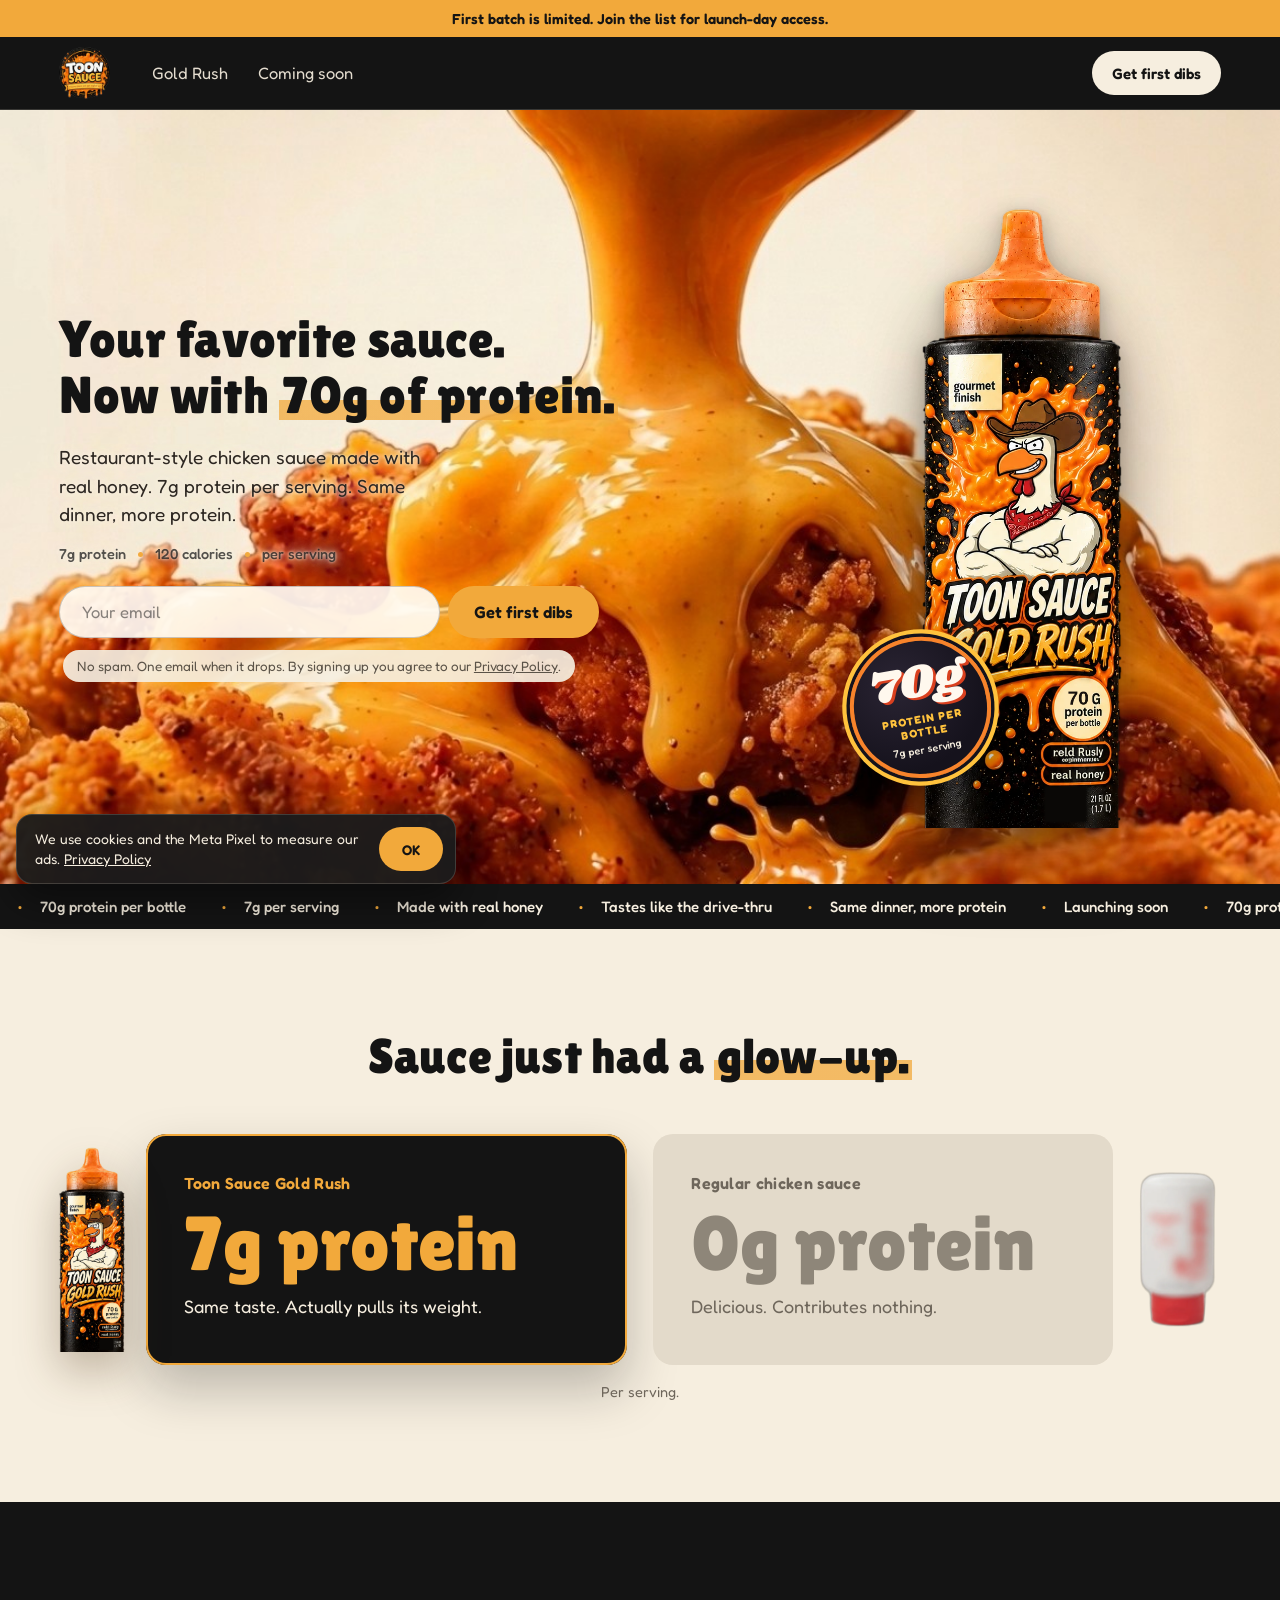
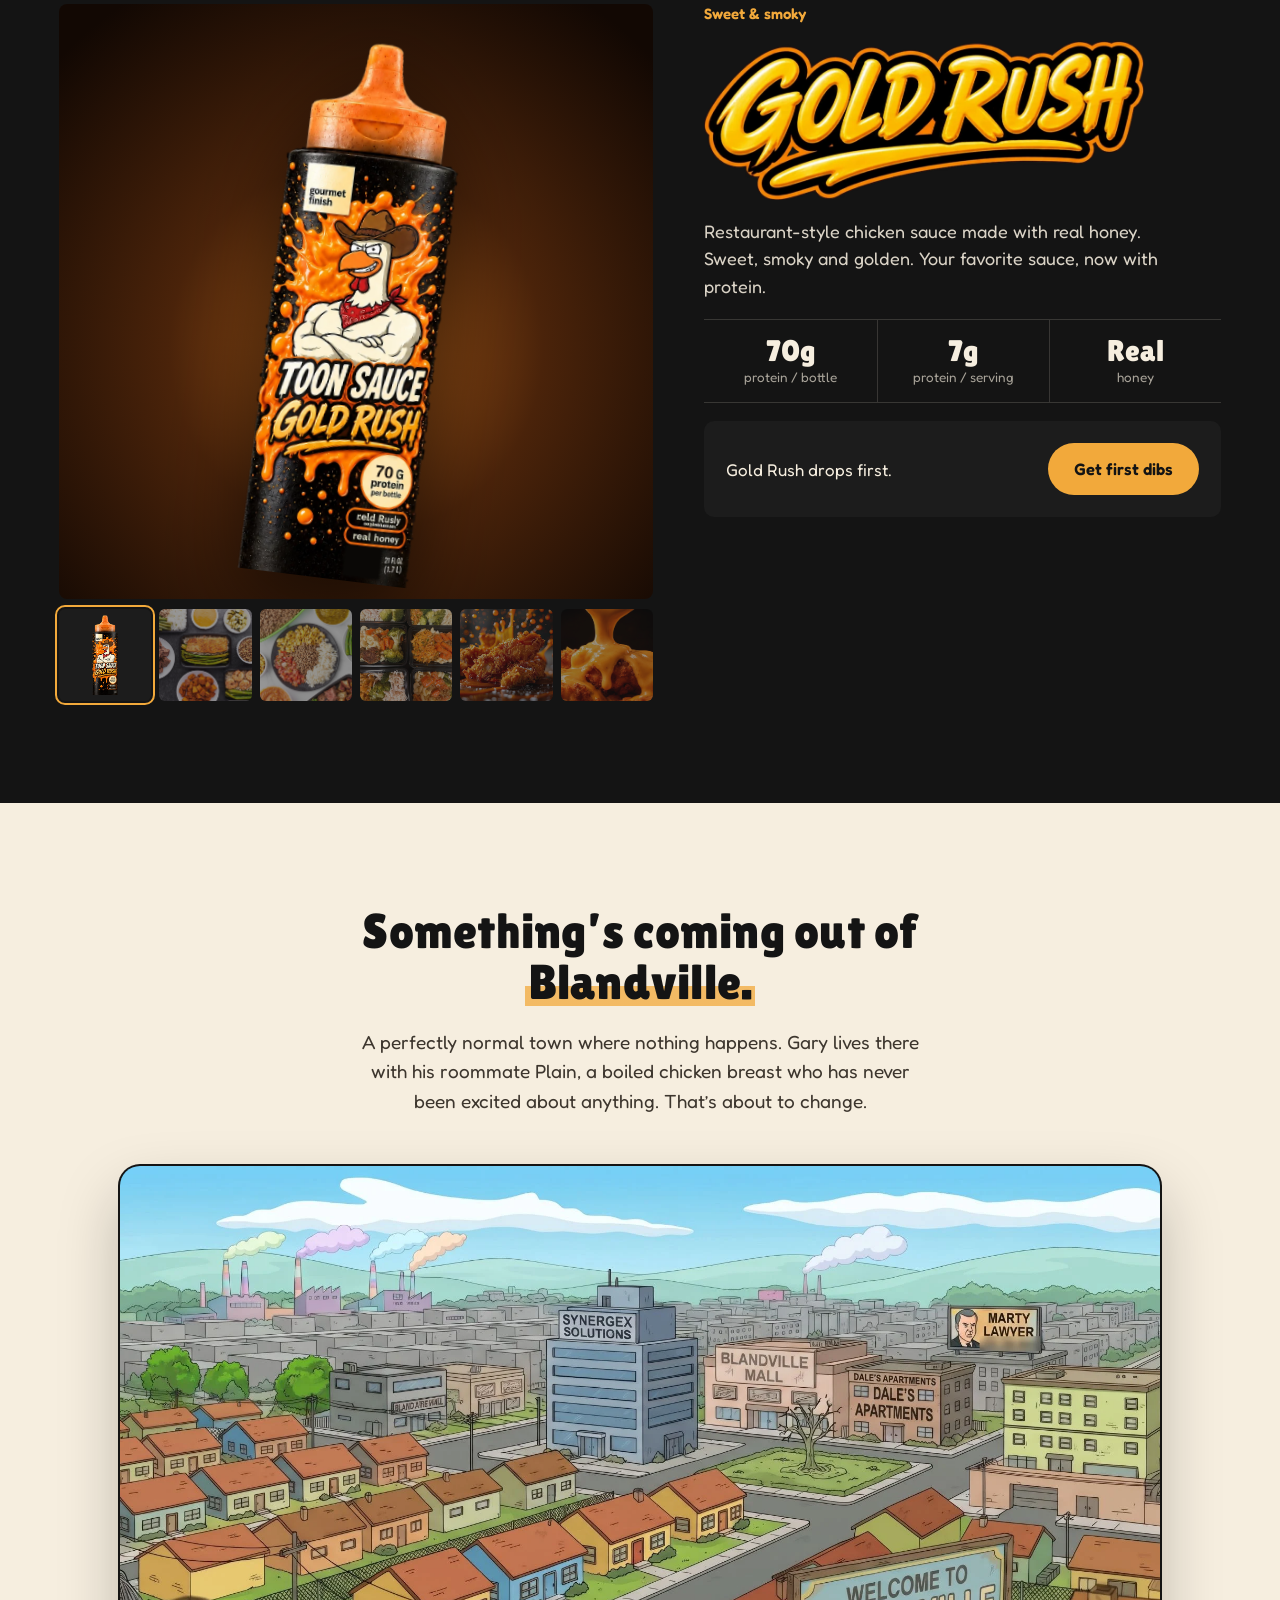
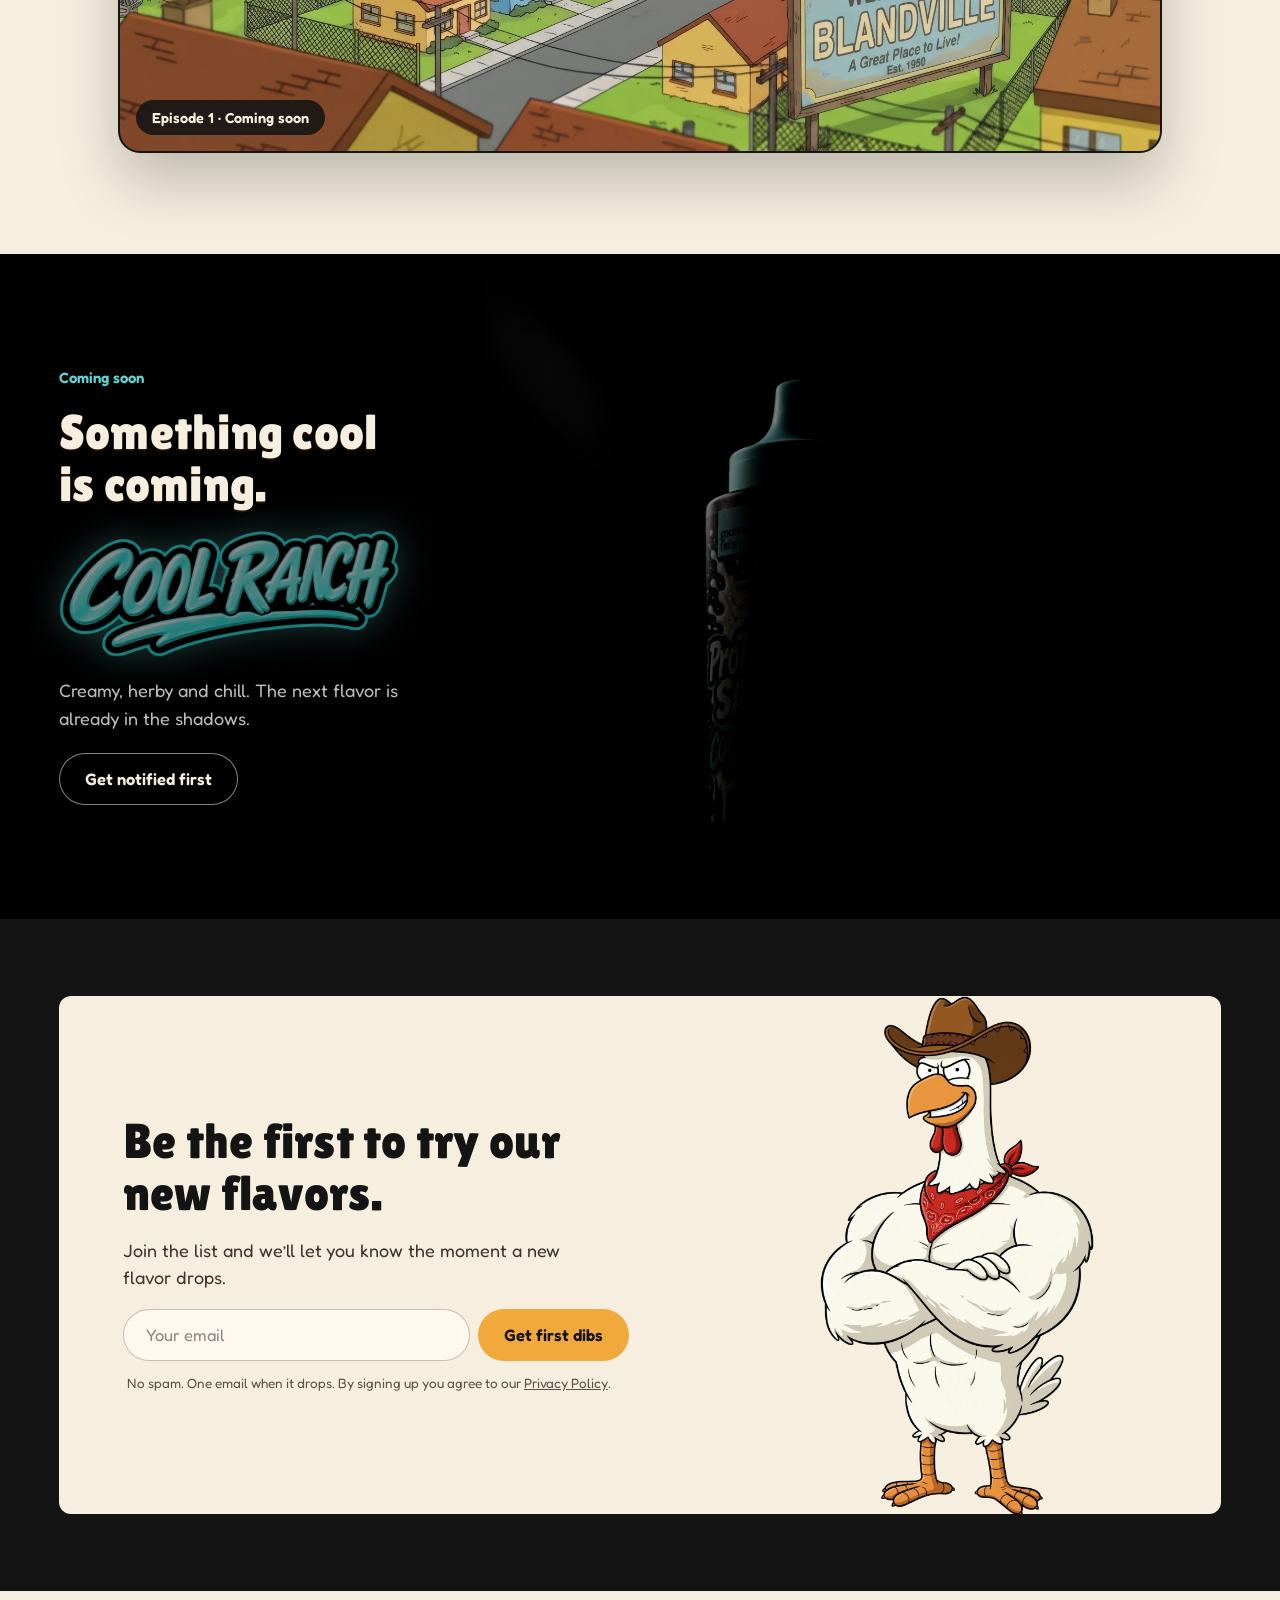
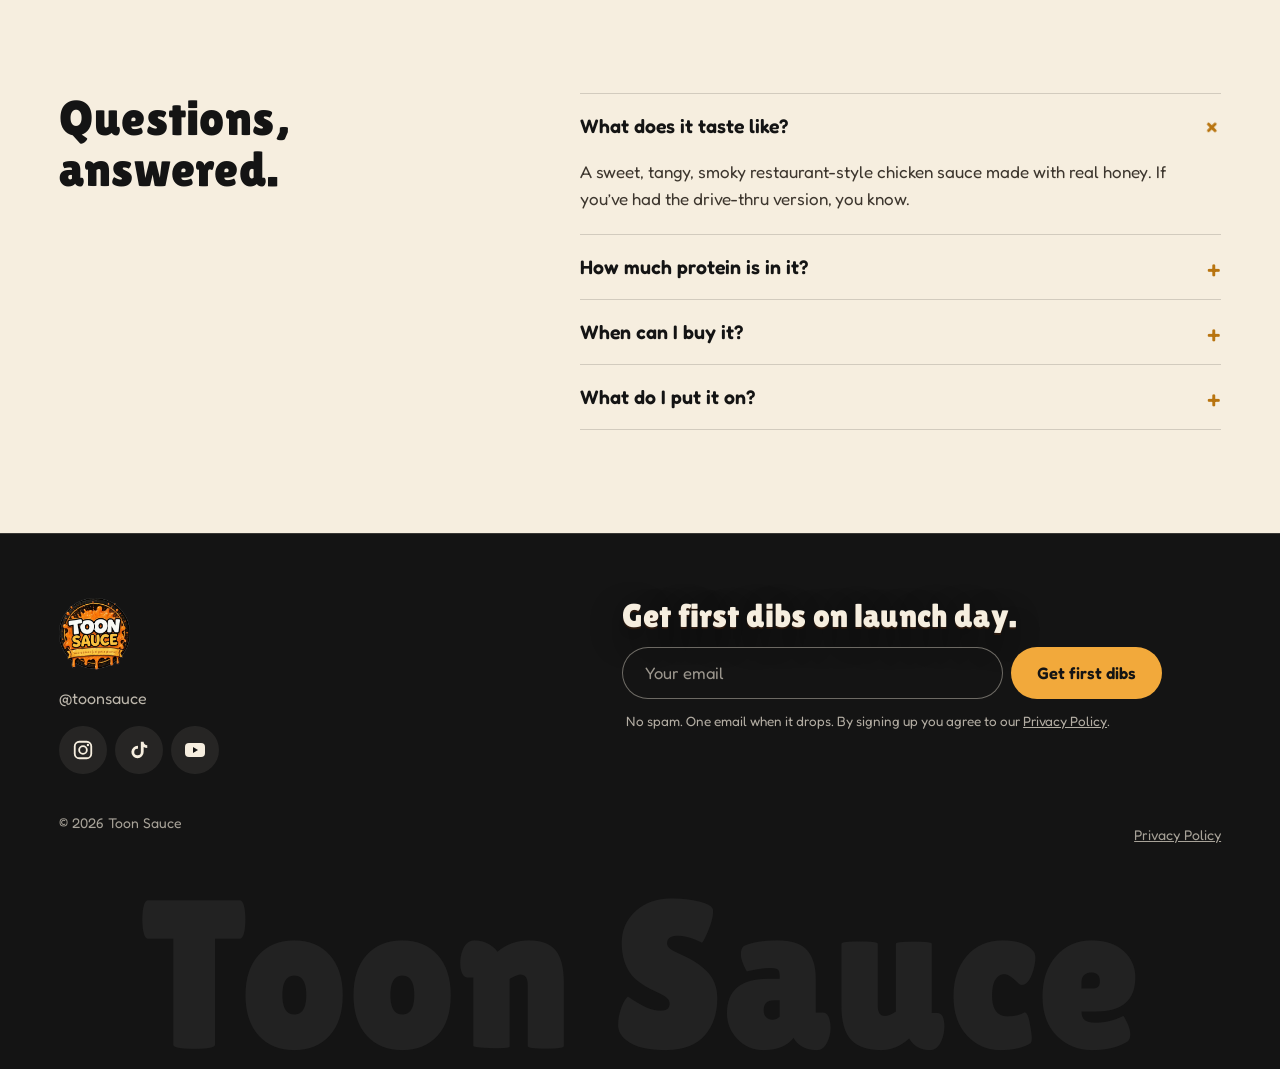
==== commit 774708dc: "Hero: full-bleed new photo with no fade; readable form note; mobile photo band behind bottle Co-Auth" ====
--- a/index.html
+++ b/index.html
@@ -62,7 +62,10 @@
 .hero .bgw{position:absolute;inset:0;overflow:hidden}
 .hero .bgimg{position:absolute;inset:0;width:100%;height:100%;object-fit:cover;object-position:62% 72%}
 .hero .shade{position:absolute;inset:0}
-@media (min-width:861px){.hero .bgimg{left:auto;right:0;width:74%;object-position:87% 50%;-webkit-mask-image:linear-gradient(90deg,transparent 0,#000 24%);mask-image:linear-gradient(90deg,transparent 0,#000 24%)}}
+@media (min-width:861px){.hero .bgimg{object-position:100% 50%}}
+.hero .sub,.hero .spec{text-shadow:0 0 3px rgba(246,238,223,1),0 0 10px rgba(246,238,223,.95),0 0 22px rgba(246,238,223,.9)}
+@media (min-width:861px){.hero .micro{display:inline-block;margin-top:12px;padding:6px 14px;border-radius:999px;background:rgba(246,238,223,.92);color:#2E2822}}
+@media (max-width:860px){.hero .bgw{top:auto;height:410px}.hero .shade{display:none}.hero .bgimg{object-position:62% 50%}}
 .hero .in{position:relative;z-index:1;display:grid;grid-template-columns:minmax(0,1.3fr) minmax(0,.7fr);align-items:center;gap:24px;min-height:clamp(640px,86vh,820px);padding-top:56px;padding-bottom:56px}
 .hero .copy{display:flex;flex-direction:column;align-items:flex-start;gap:20px}
 .hero h1,.dk .hero h1{font-size:clamp(38px,4.1vw,64px);color:var(--ink);text-shadow:none}
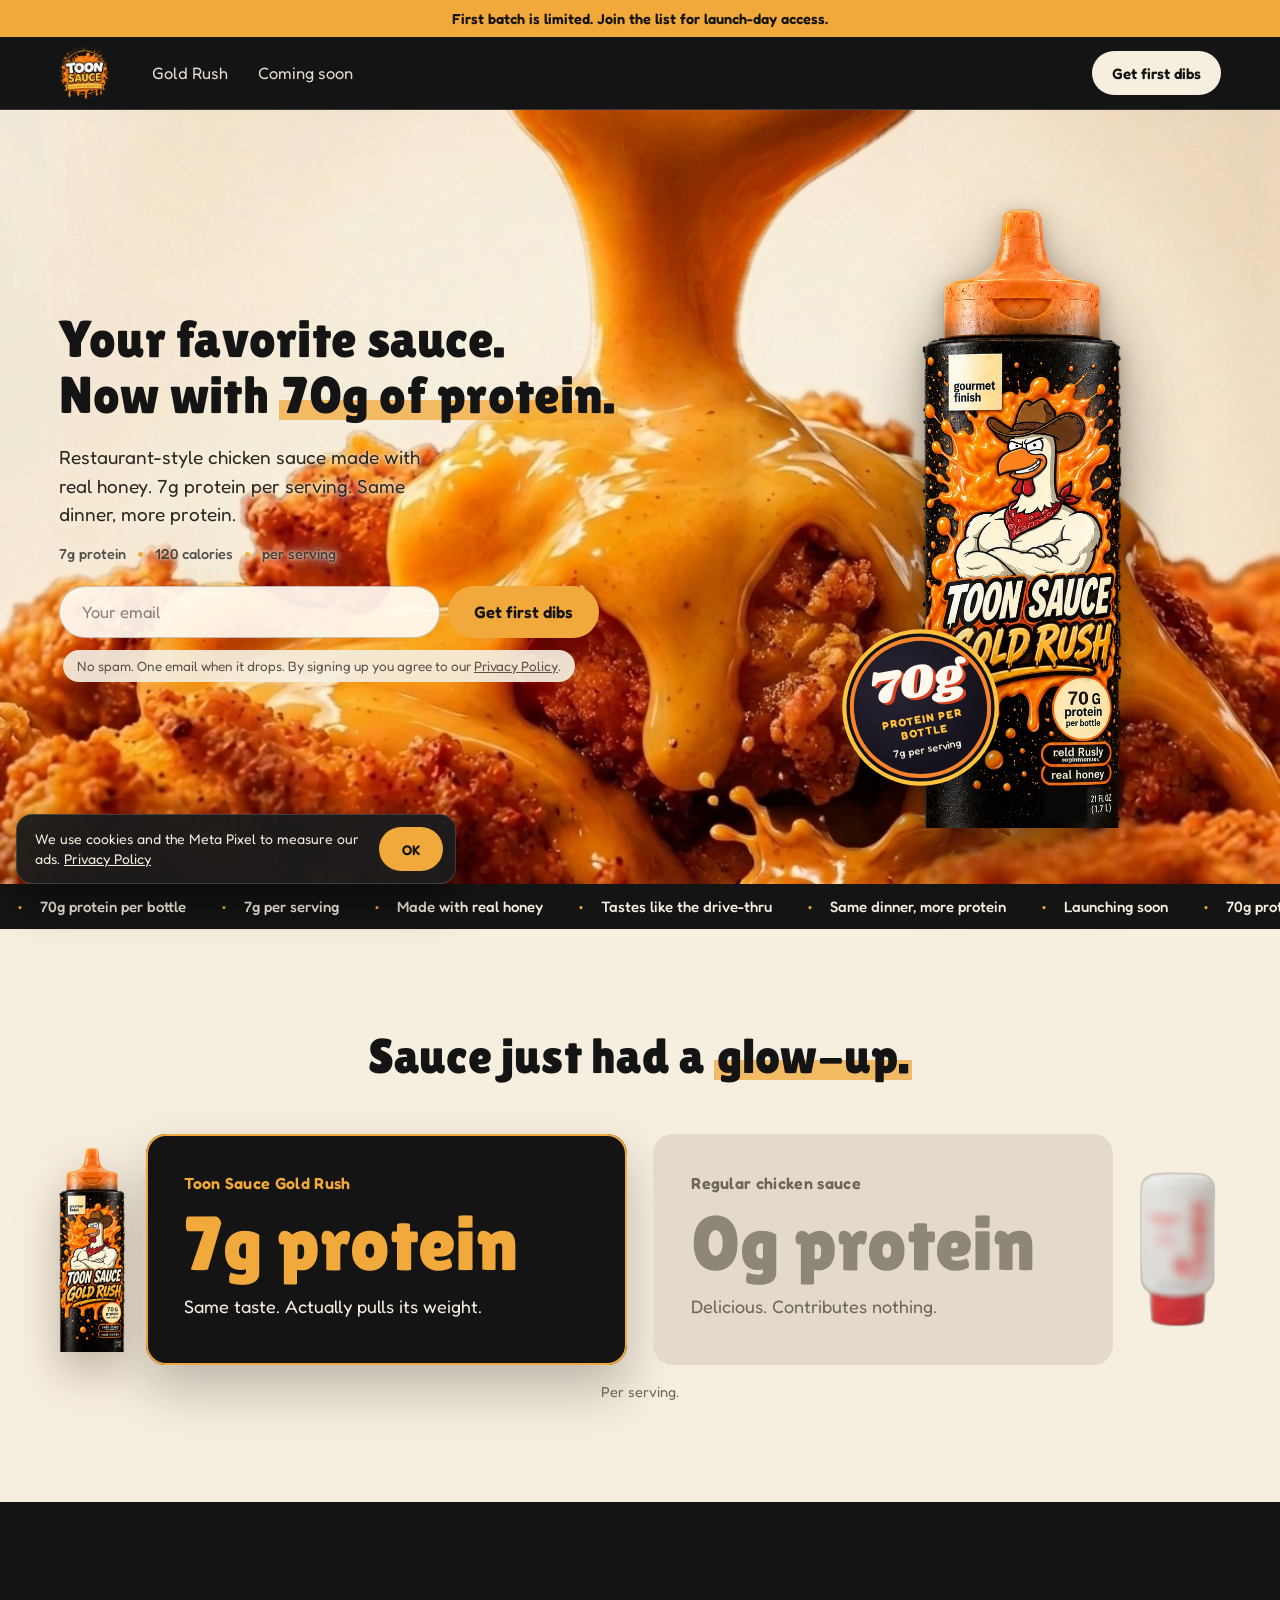
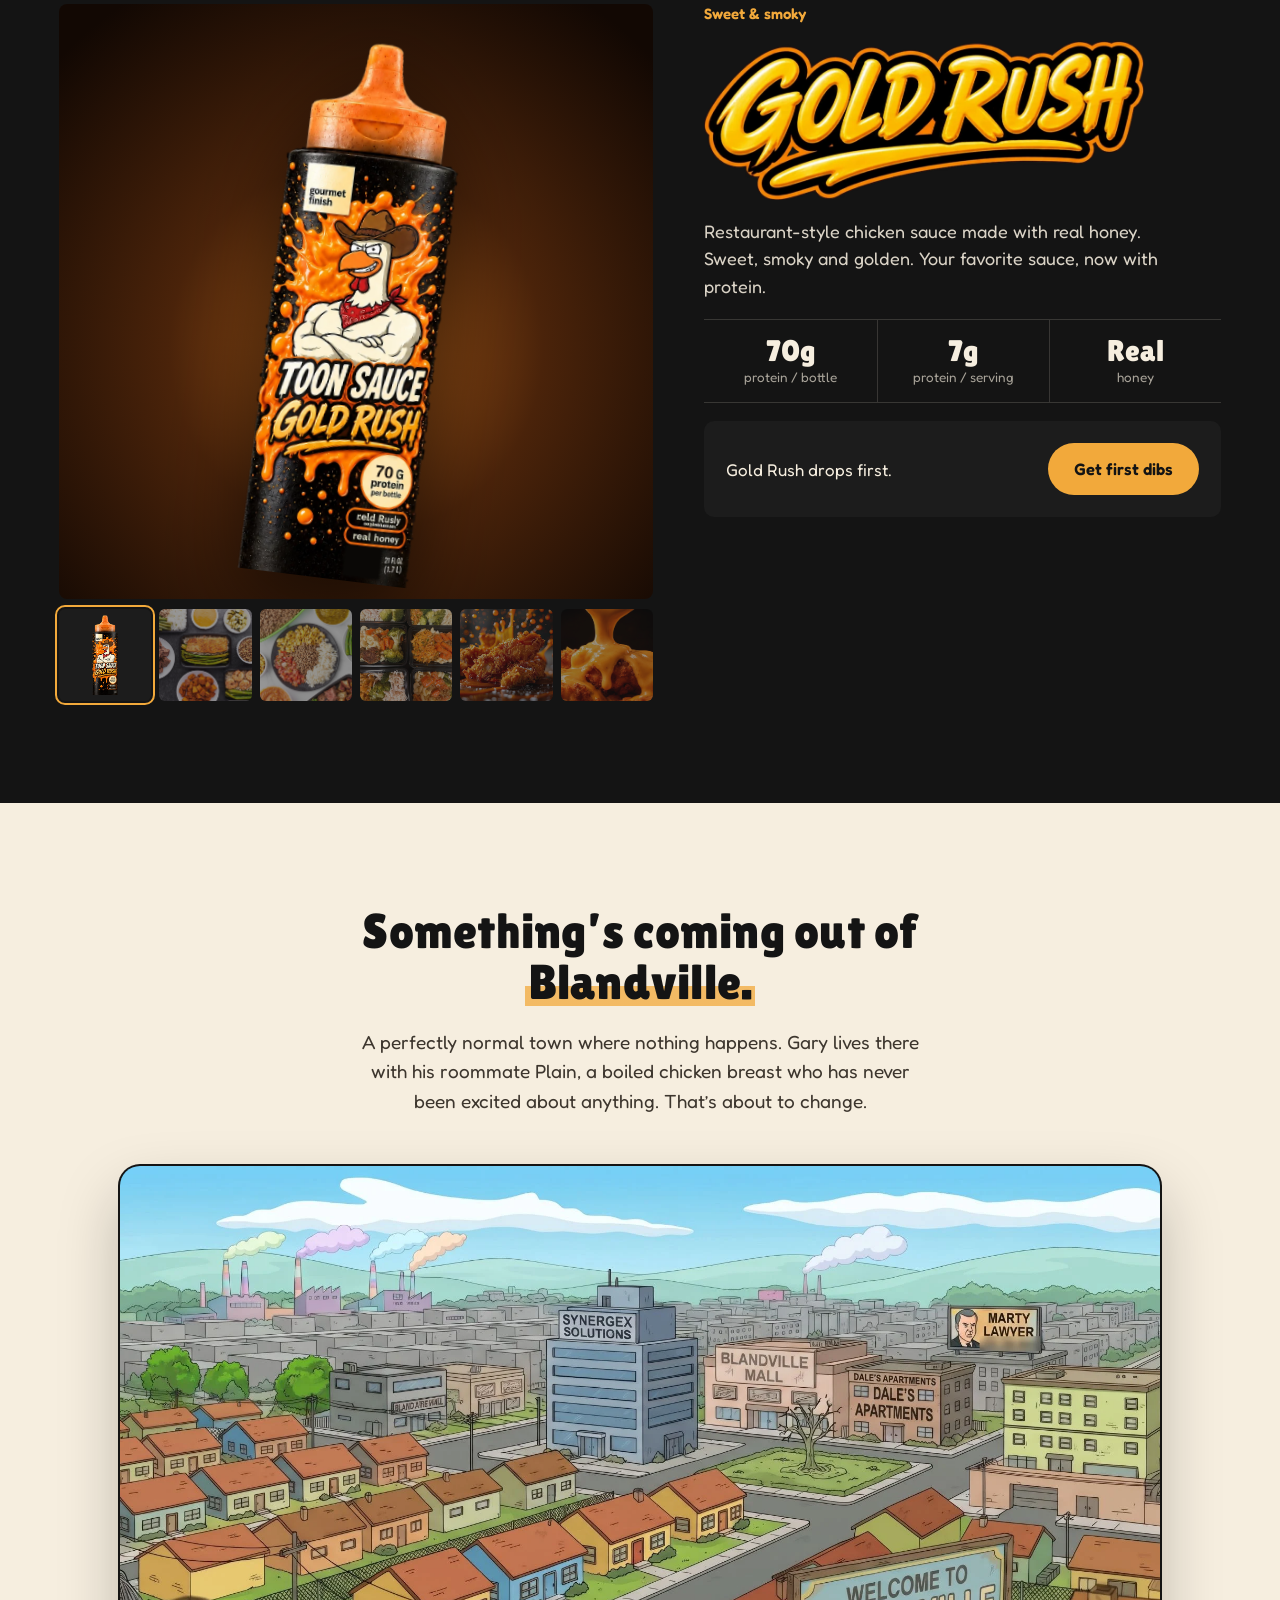
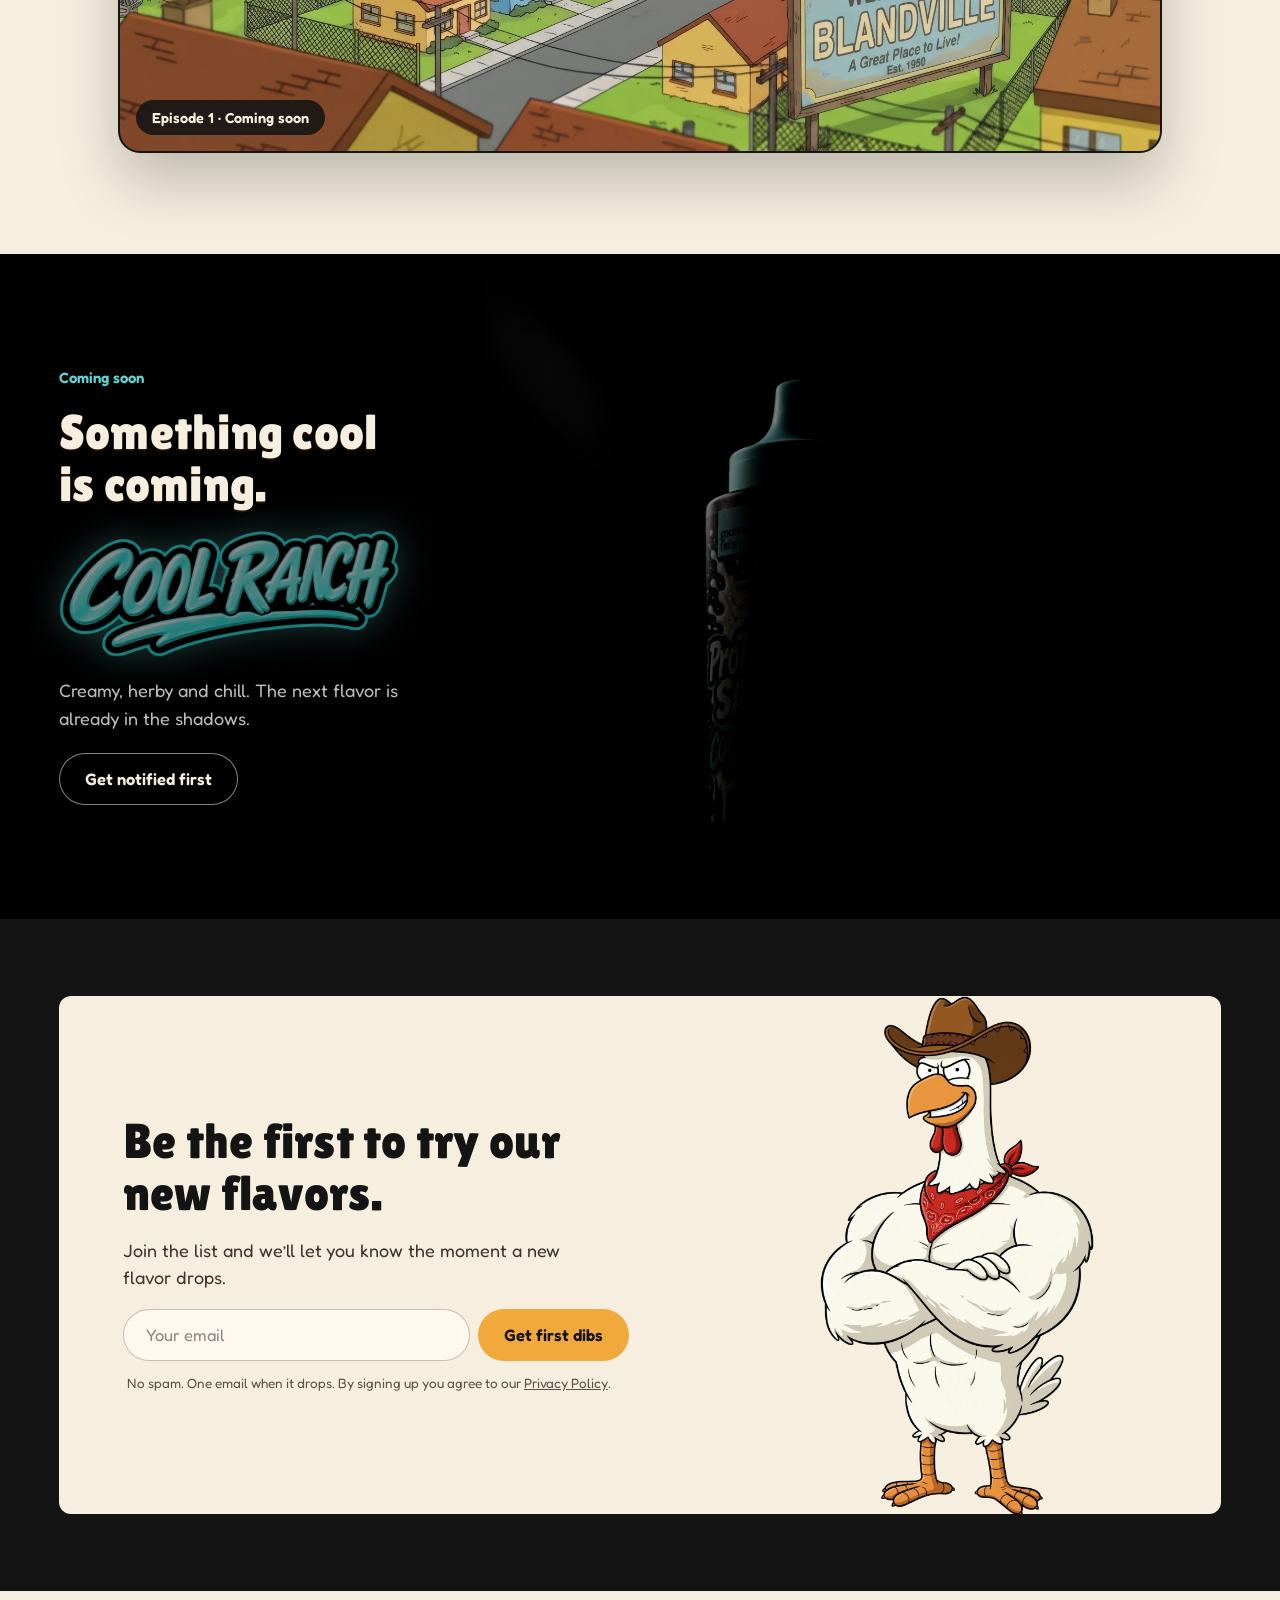
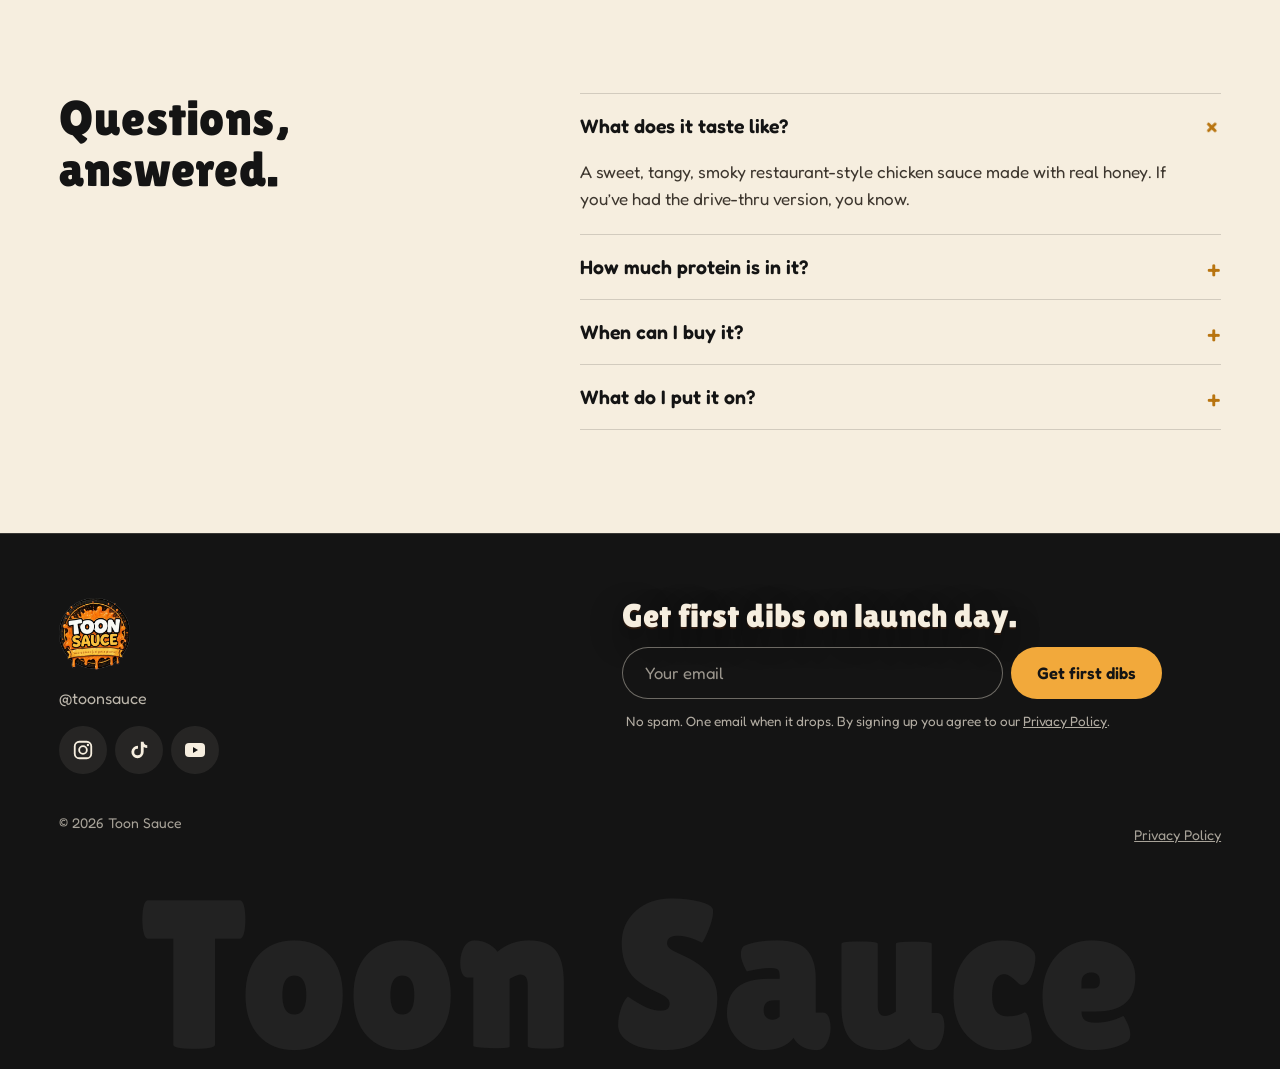
==== commit b73a79c5: "Hero photo: feather food edges into the cream to remove the dark outline Co-Authored-By: Claude Opus" ====
--- a/index.html
+++ b/index.html
@@ -27,7 +27,7 @@
 <meta name="description" content="Restaurant-style chicken sauce made with real honey. 7g protein per serving, 70g per bottle. Join the list for launch-day access.">
 <meta property="og:title" content="Toon Sauce | Your favorite sauce, now with 70g of protein">
 <meta property="og:description" content="Restaurant-style chicken sauce made with real honey. 7g protein per serving, 70g per bottle. Join the list for launch-day access.">
-<meta property="og:image" content="https://toonsauce.com/assets/hero-pour-cream.jpg">
+<meta property="og:image" content="https://toonsauce.com/assets/hero-pour-cream-soft.jpg">
 <meta name="theme-color" content="#141414">
 <link rel="icon" href="/assets/favicon.png">
 <link rel="preconnect" href="https://fonts.googleapis.com">
@@ -252,7 +252,7 @@
 
   <!-- HERO -->
   <section id="top" class="hero" aria-labelledby="h1">
-    <div class="bgw" aria-hidden="true"><img class="bgimg" src="/assets/hero-pour-cream.jpg" alt="" data-slot="hero-pour-cream.jpg"><div class="shade"></div></div>
+    <div class="bgw" aria-hidden="true"><img class="bgimg" src="/assets/hero-pour-cream-soft.jpg" alt="" data-slot="hero-pour-cream-soft.jpg"><div class="shade"></div></div>
     <div class="wrap in">
       <div class="copy">
         <h1 id="h1" class="d"><span class="ln">Your favorite sauce.</span><br><span class="ln">Now with <span class="mark">70g of protein.</span></span></h1>
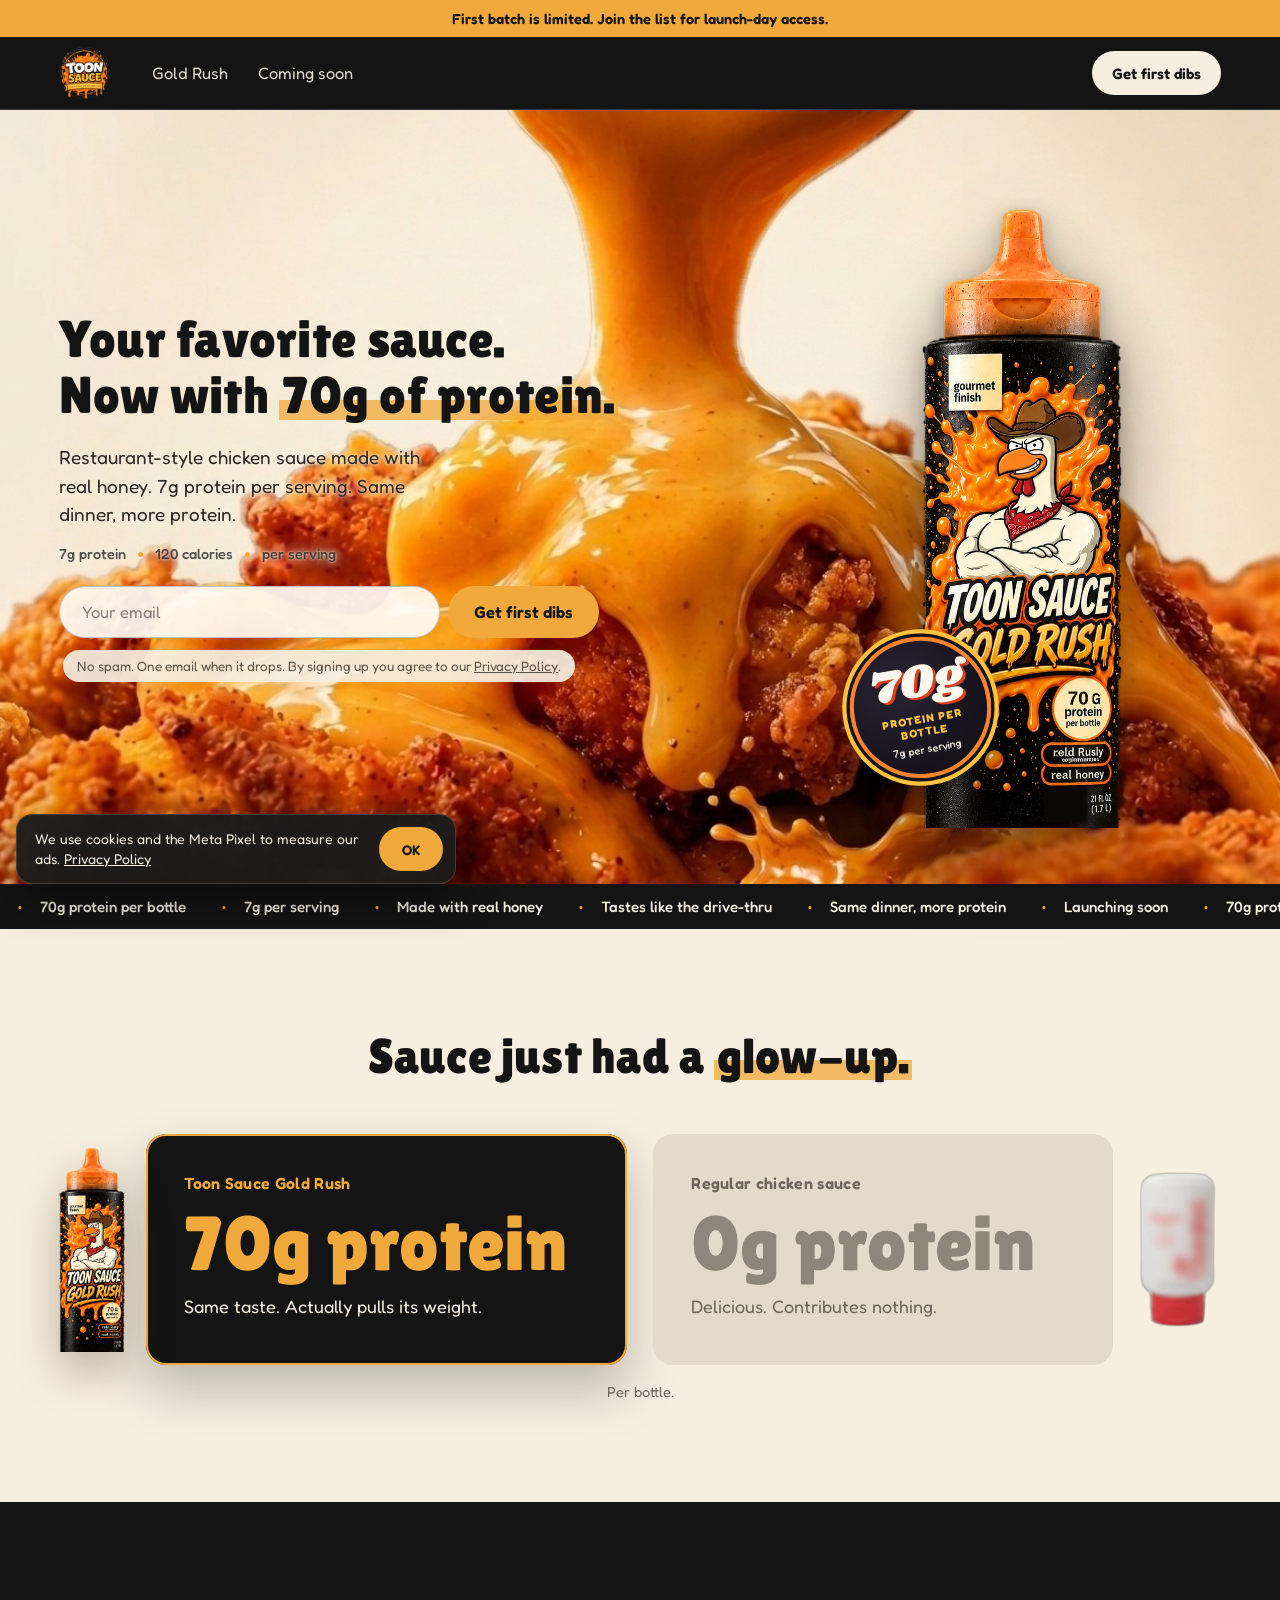
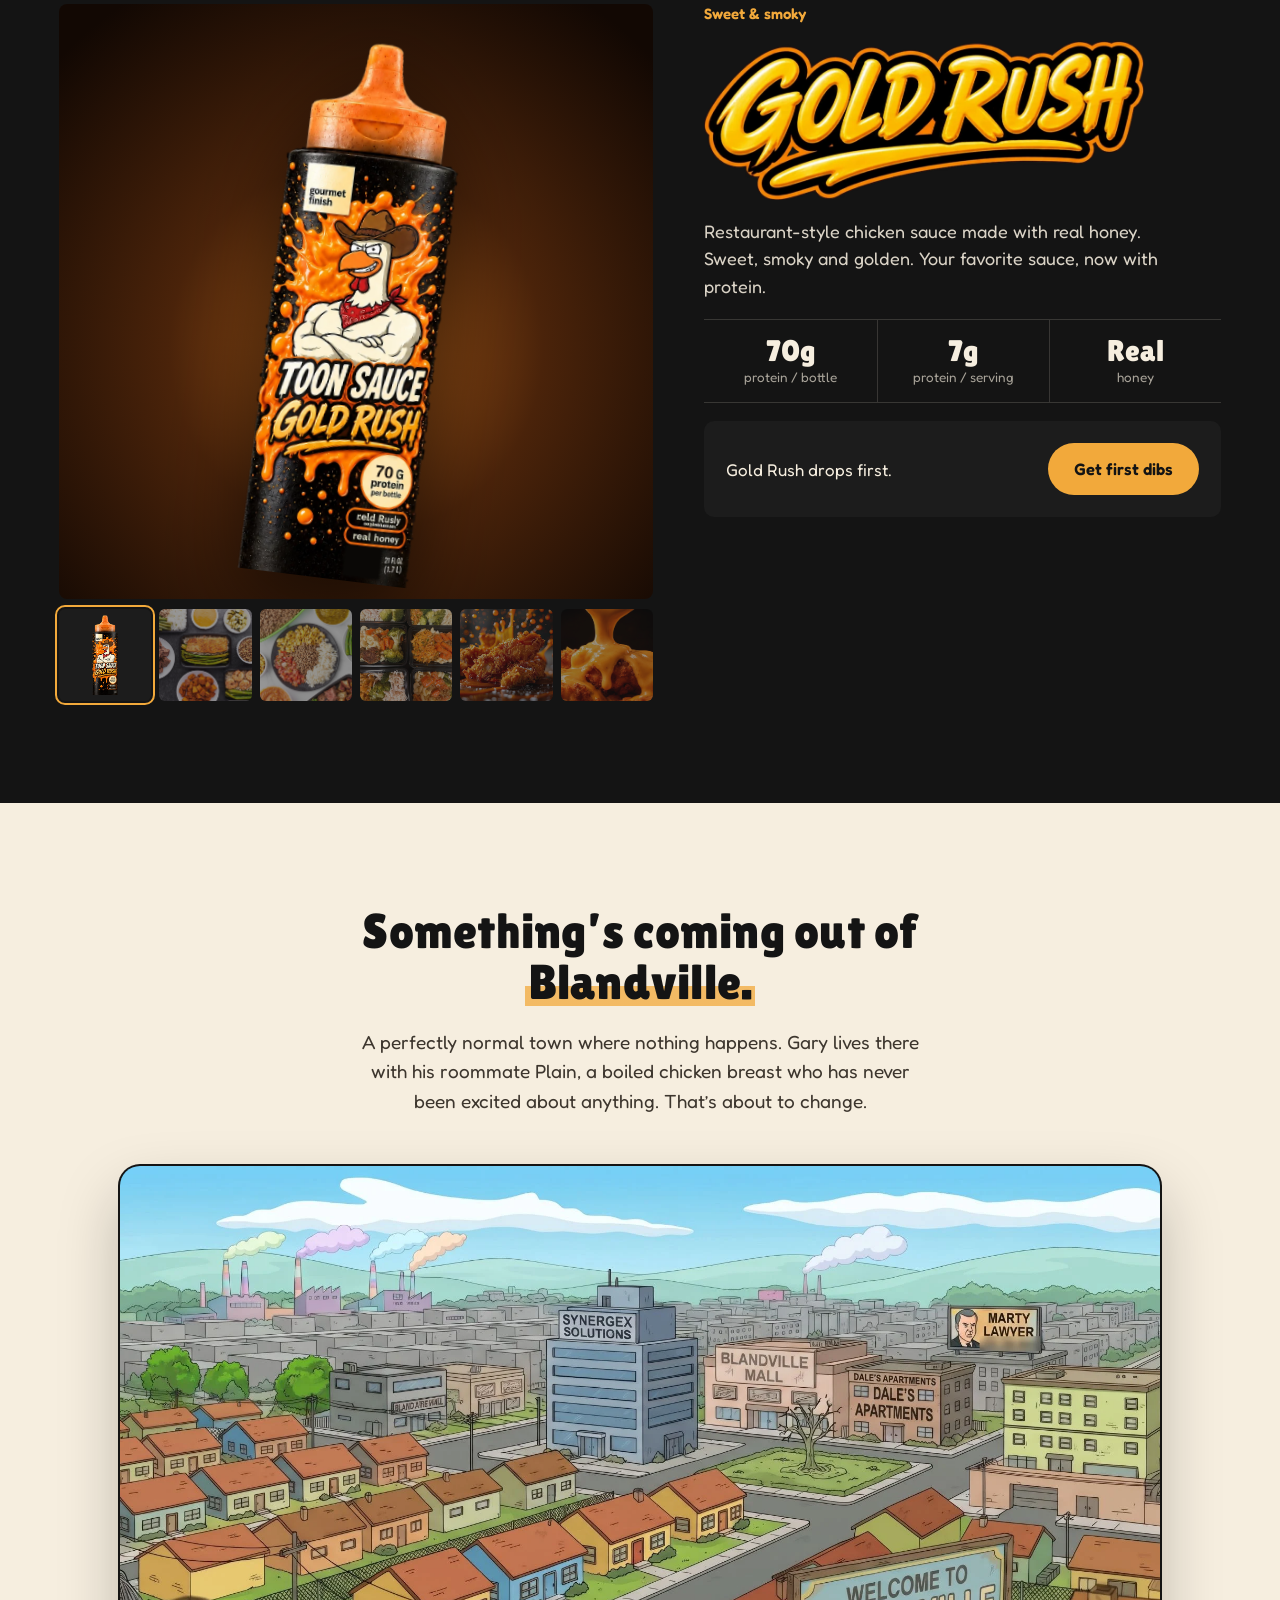
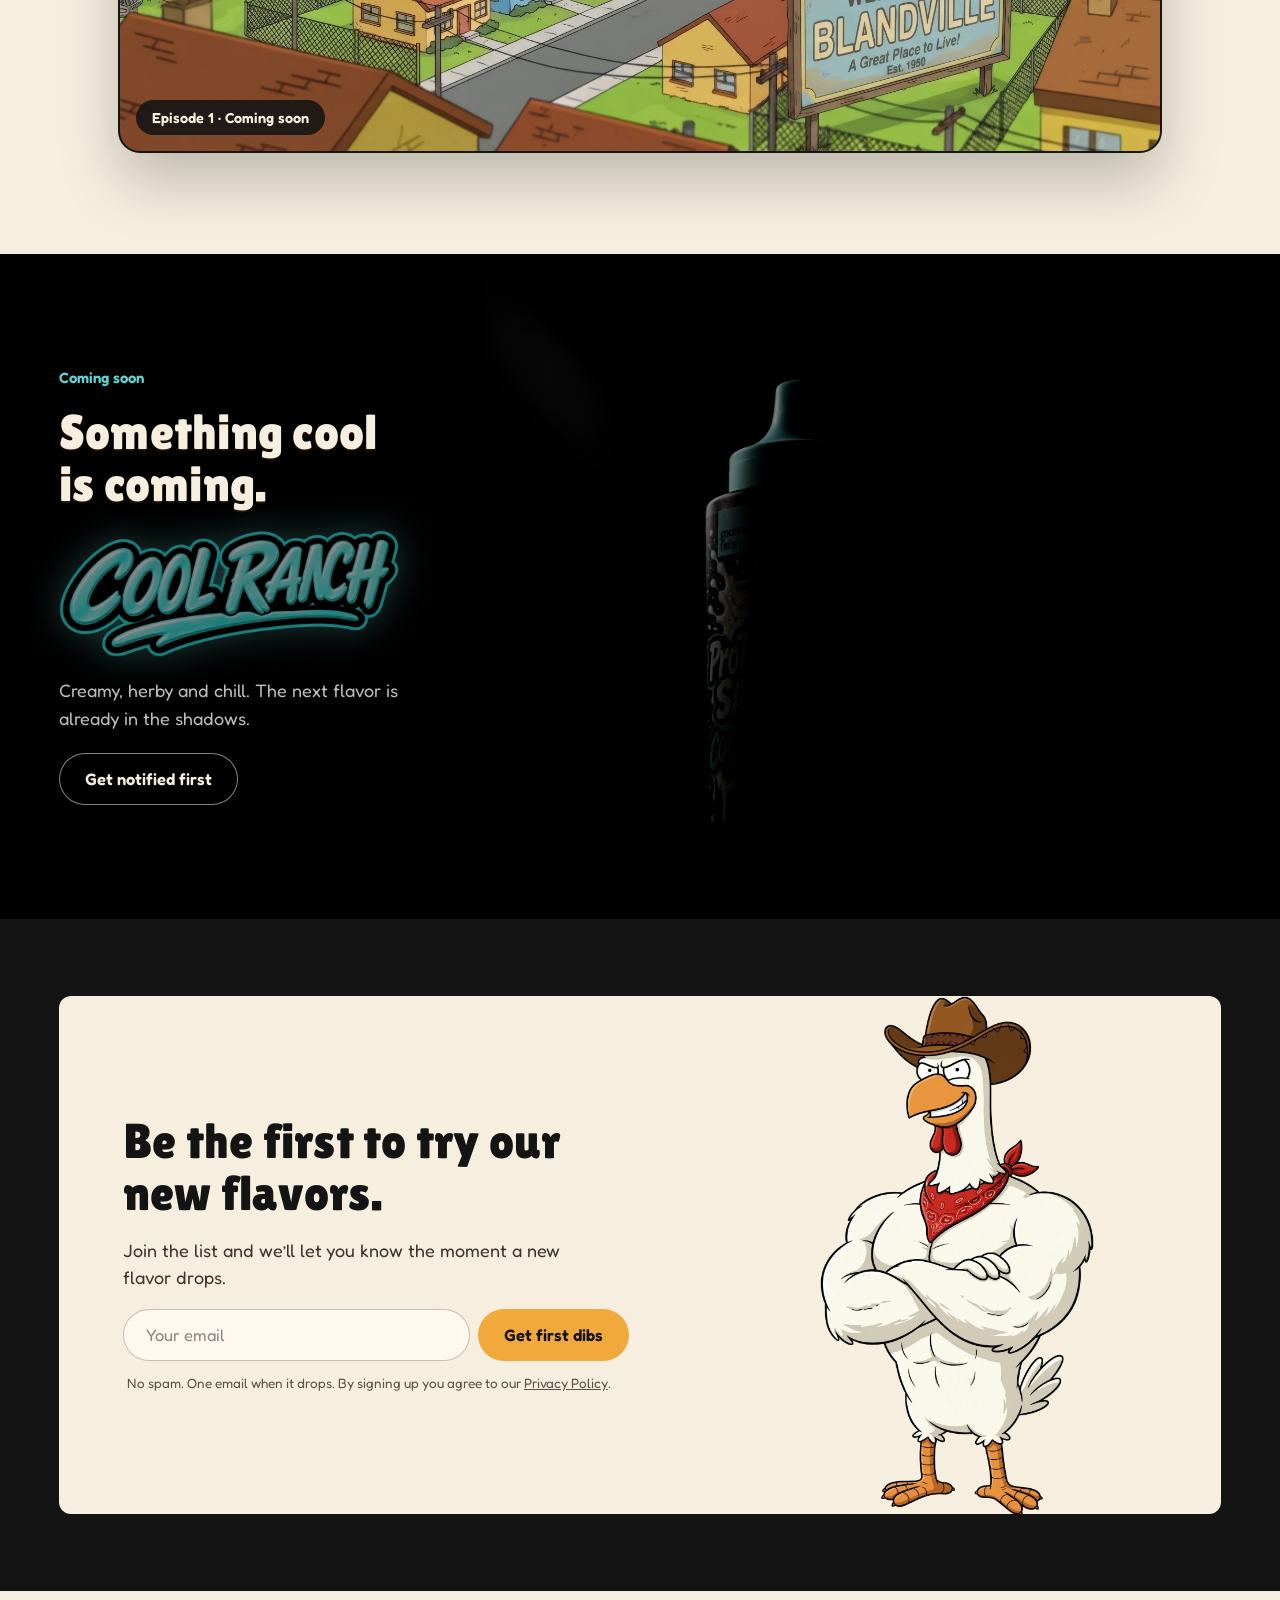
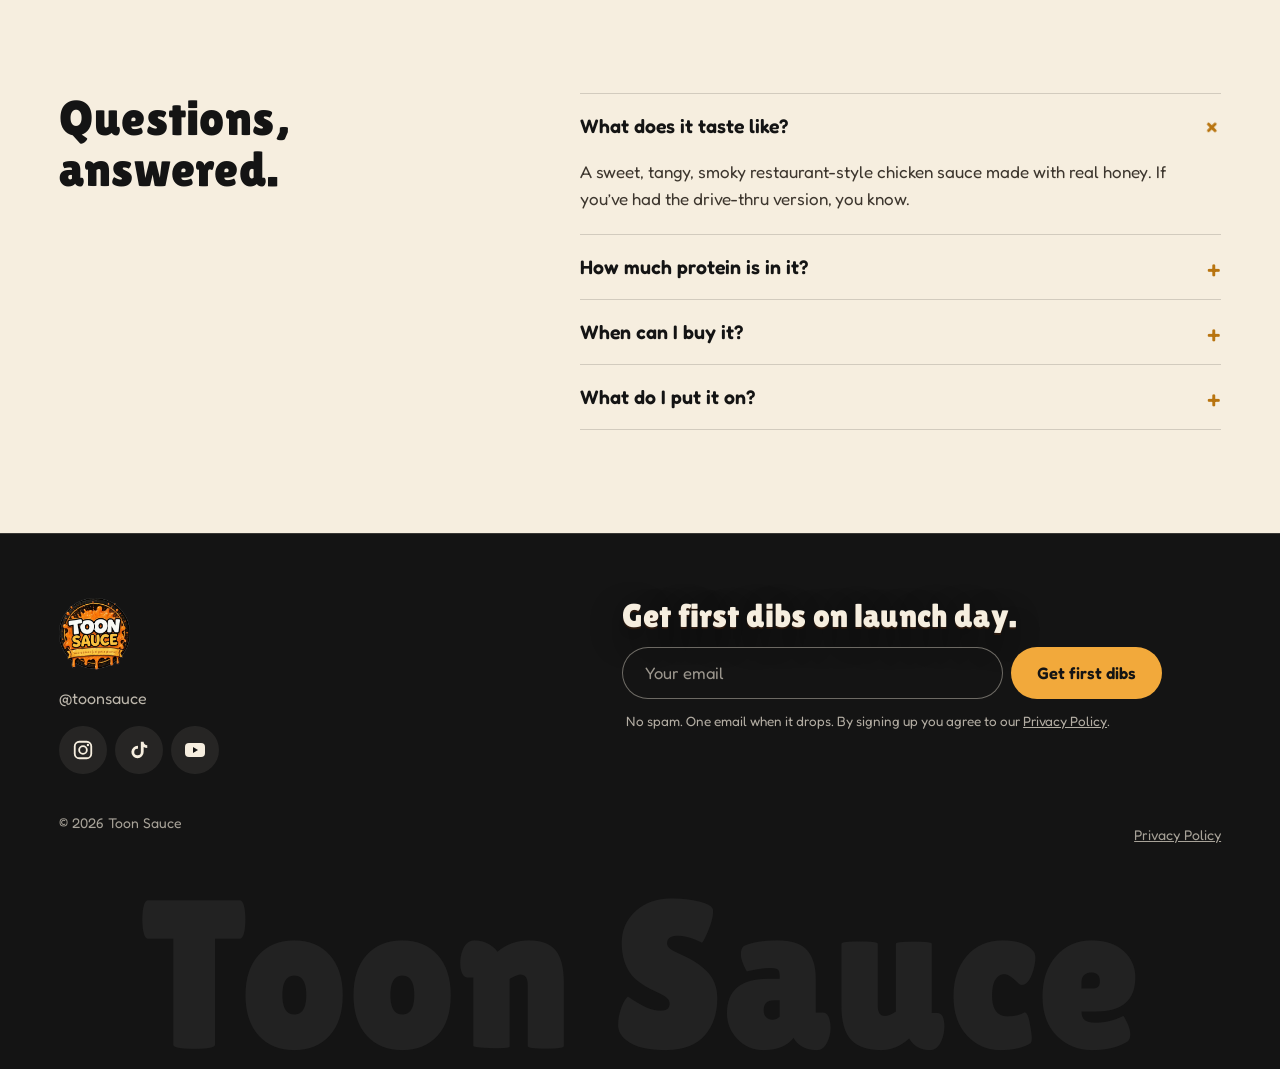
==== commit c6c65957: "Comparison: 70g protein per bottle vs 0g Co-Authored-By: Claude Opus 5.5 <noreply@anthropic.com> Cla" ====
--- a/index.html
+++ b/index.html
@@ -65,7 +65,7 @@
 @media (min-width:861px){.hero .bgimg{object-position:100% 50%}}
 .hero .sub,.hero .spec{text-shadow:0 0 3px rgba(246,238,223,1),0 0 10px rgba(246,238,223,.95),0 0 22px rgba(246,238,223,.9)}
 @media (min-width:861px){.hero .micro{display:inline-block;margin-top:12px;padding:6px 14px;border-radius:999px;background:rgba(246,238,223,.92);color:#2E2822}}
-@media (max-width:860px){.hero .bgw{top:auto;height:410px}.hero .shade{display:none}.hero .bgimg{object-position:62% 50%}}
+@media (max-width:860px){.hero .bgw{bottom:auto;height:440px}.hero .shade{display:none}.hero .bgimg{object-position:62% 50%}.hero .in{padding-top:20px!important;padding-bottom:48px!important;gap:28px!important}.hero .stage{order:-1;min-height:420px}}
 .hero .in{position:relative;z-index:1;display:grid;grid-template-columns:minmax(0,1.3fr) minmax(0,.7fr);align-items:center;gap:24px;min-height:clamp(640px,86vh,820px);padding-top:56px;padding-bottom:56px}
 .hero .copy{display:flex;flex-direction:column;align-items:flex-start;gap:20px}
 .hero h1,.dk .hero h1{font-size:clamp(38px,4.1vw,64px);color:var(--ink);text-shadow:none}
@@ -128,7 +128,7 @@
 .cb{flex:0 0 auto;height:clamp(170px,16vw,240px);width:auto;max-width:none}
 .cb.ours{filter:drop-shadow(0 18px 22px rgba(60,32,8,.3))}
 .cb.theirs{height:clamp(140px,13vw,196px);opacity:.9}
-@media (max-width:760px){.cmp{grid-template-columns:1fr}.cb{height:130px}.cb.theirs{height:100px}.cc .big{font-size:44px}}
+@media (max-width:760px){.cmp{grid-template-columns:1fr}.cb{height:130px}.cb.theirs{height:100px}.cmp .cc .big{font-size:38px;white-space:nowrap}}
 .cc{border-radius:20px;padding:clamp(26px,3vw,40px);display:flex;flex-direction:column;gap:12px;min-height:clamp(0px,18vw,250px)}
 .cc .lb{font-size:16px;font-weight:600;letter-spacing:.02em}
 .cc .big{font-family:'Lilita One',system-ui,sans-serif;font-size:clamp(52px,6vw,84px);line-height:1}
@@ -281,10 +281,10 @@
     <div class="wrap">
       <h2 id="cmp-h" class="d h2" style="text-align: center">Sauce just had a <span class="mark">glow-up.</span></h2>
       <div class="cmp">
-        <div class="cg"><img class="cb ours" src="/assets/bottle-clean.png" alt="Toon Sauce Gold Rush bottle" loading="lazy"><div class="cc hero2"><span class="lb">Toon Sauce Gold Rush</span><span class="big">7g protein</span><p>Same taste. Actually pulls its weight.</p></div></div>
+        <div class="cg"><img class="cb ours" src="/assets/bottle-clean.png" alt="Toon Sauce Gold Rush bottle" loading="lazy"><div class="cc hero2"><span class="lb">Toon Sauce Gold Rush</span><span class="big">70g protein</span><p>Same taste. Actually pulls its weight.</p></div></div>
         <div class="cg"><div class="cc muted"><span class="lb">Regular chicken sauce</span><span class="big">0g protein</span><p>Delicious. Contributes nothing.</p></div><img class="cb theirs" src="/assets/other-sauce.png" alt="A plain bottle of regular chicken sauce" loading="lazy"></div>
       </div>
-      <p class="note">Per serving.</p>
+      <p class="note">Per bottle.</p>
     </div>
   </section>
 
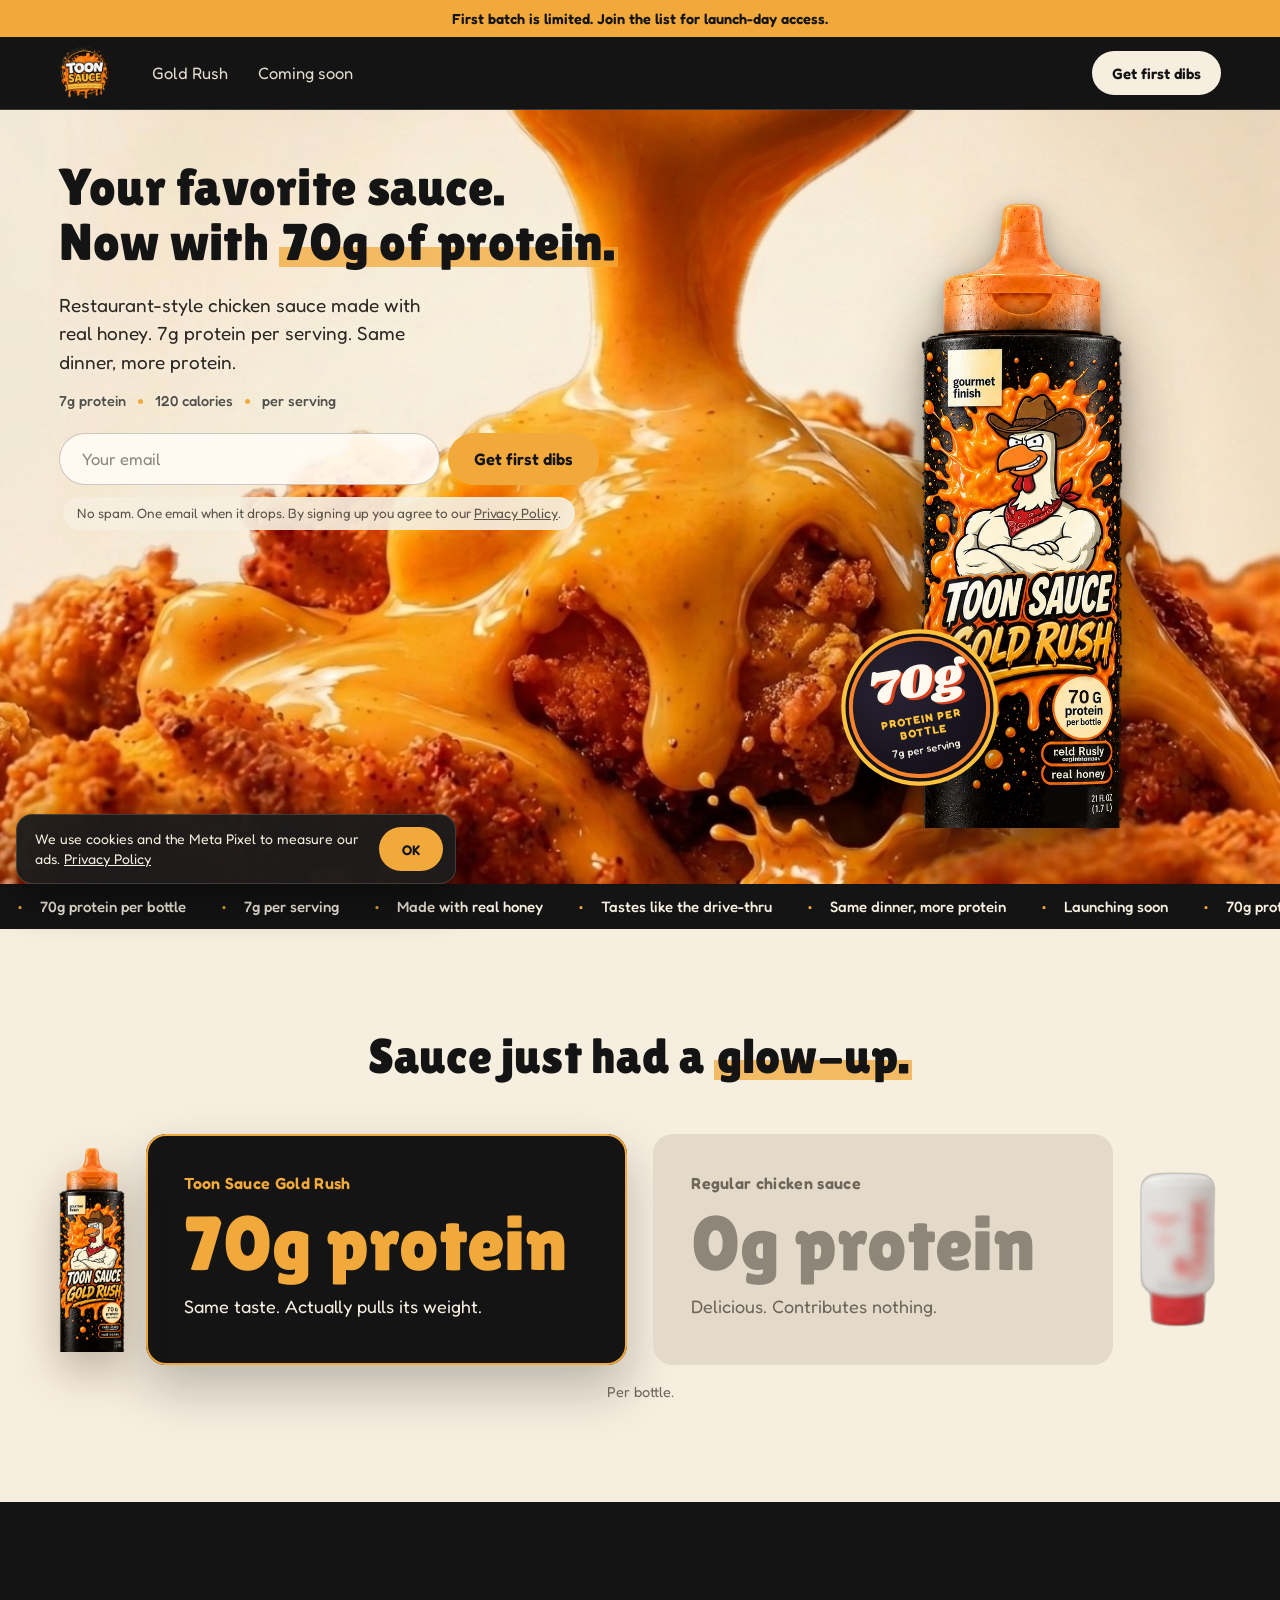
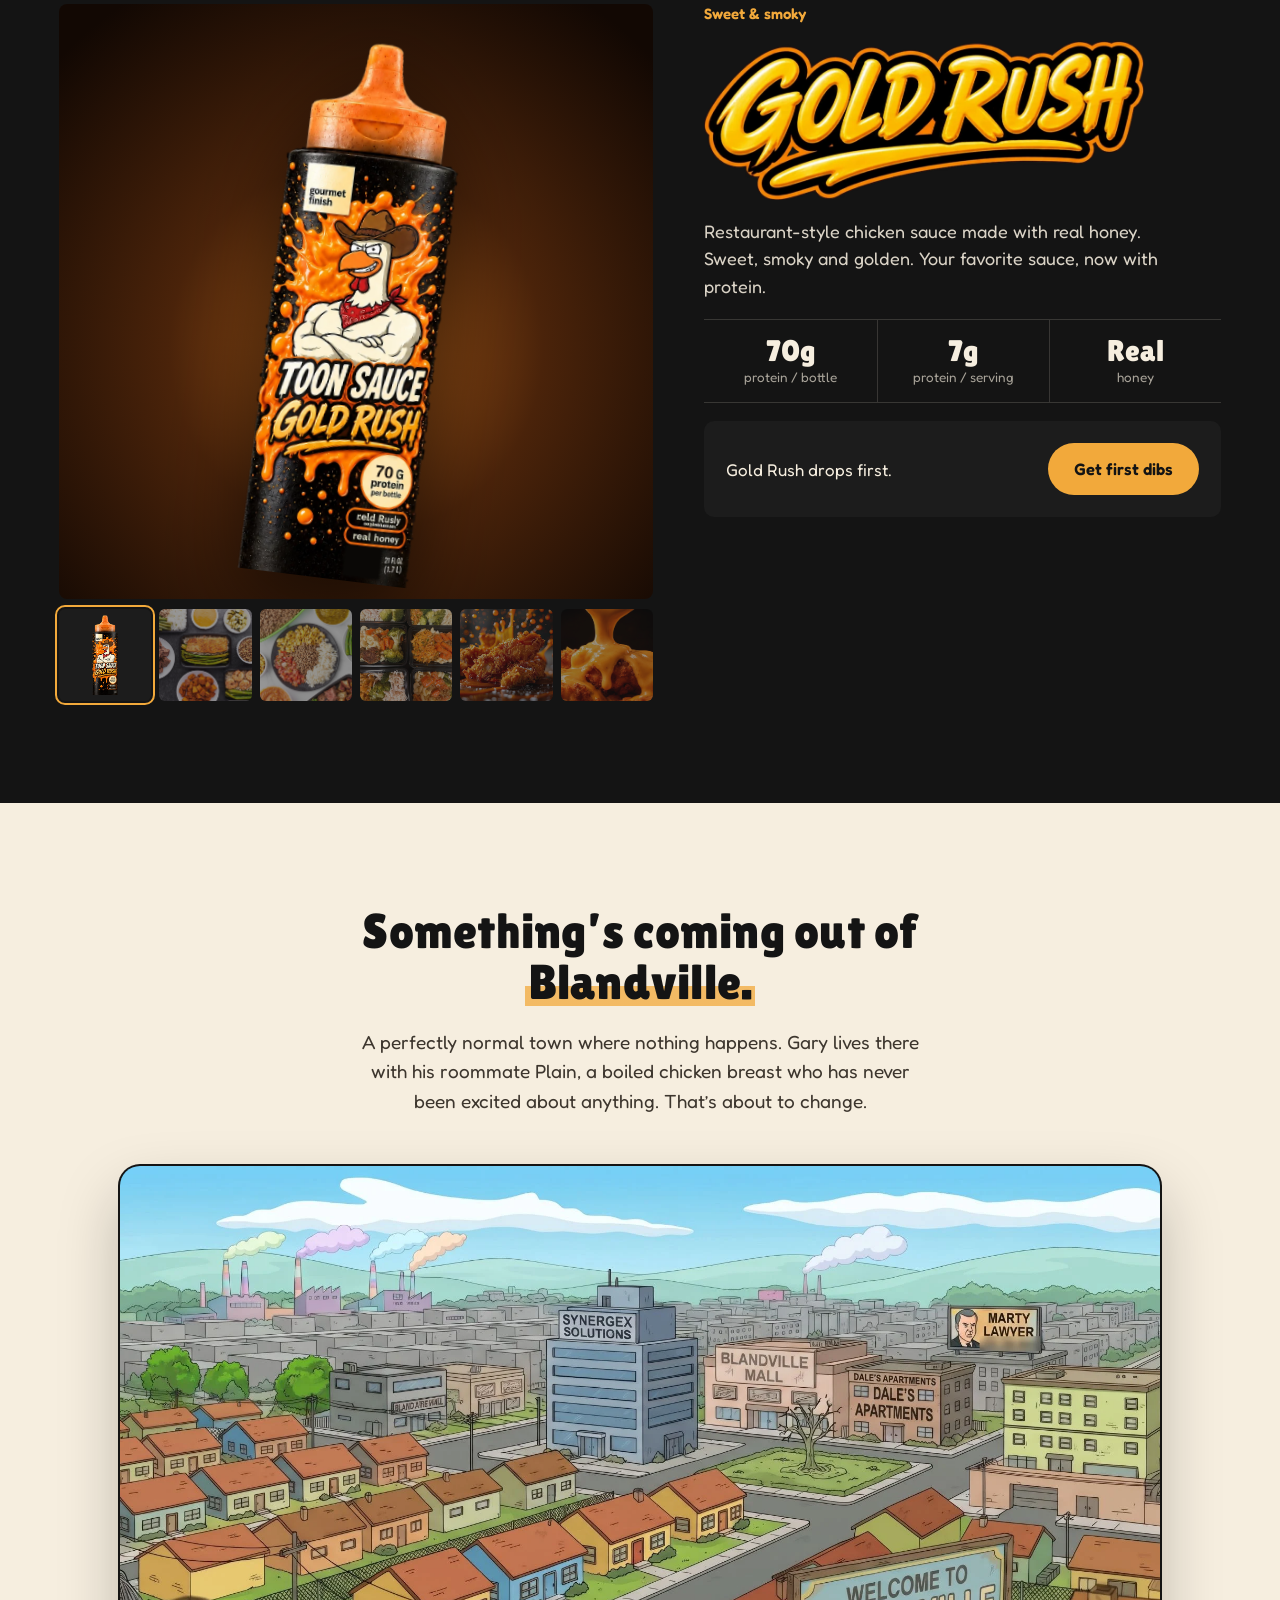
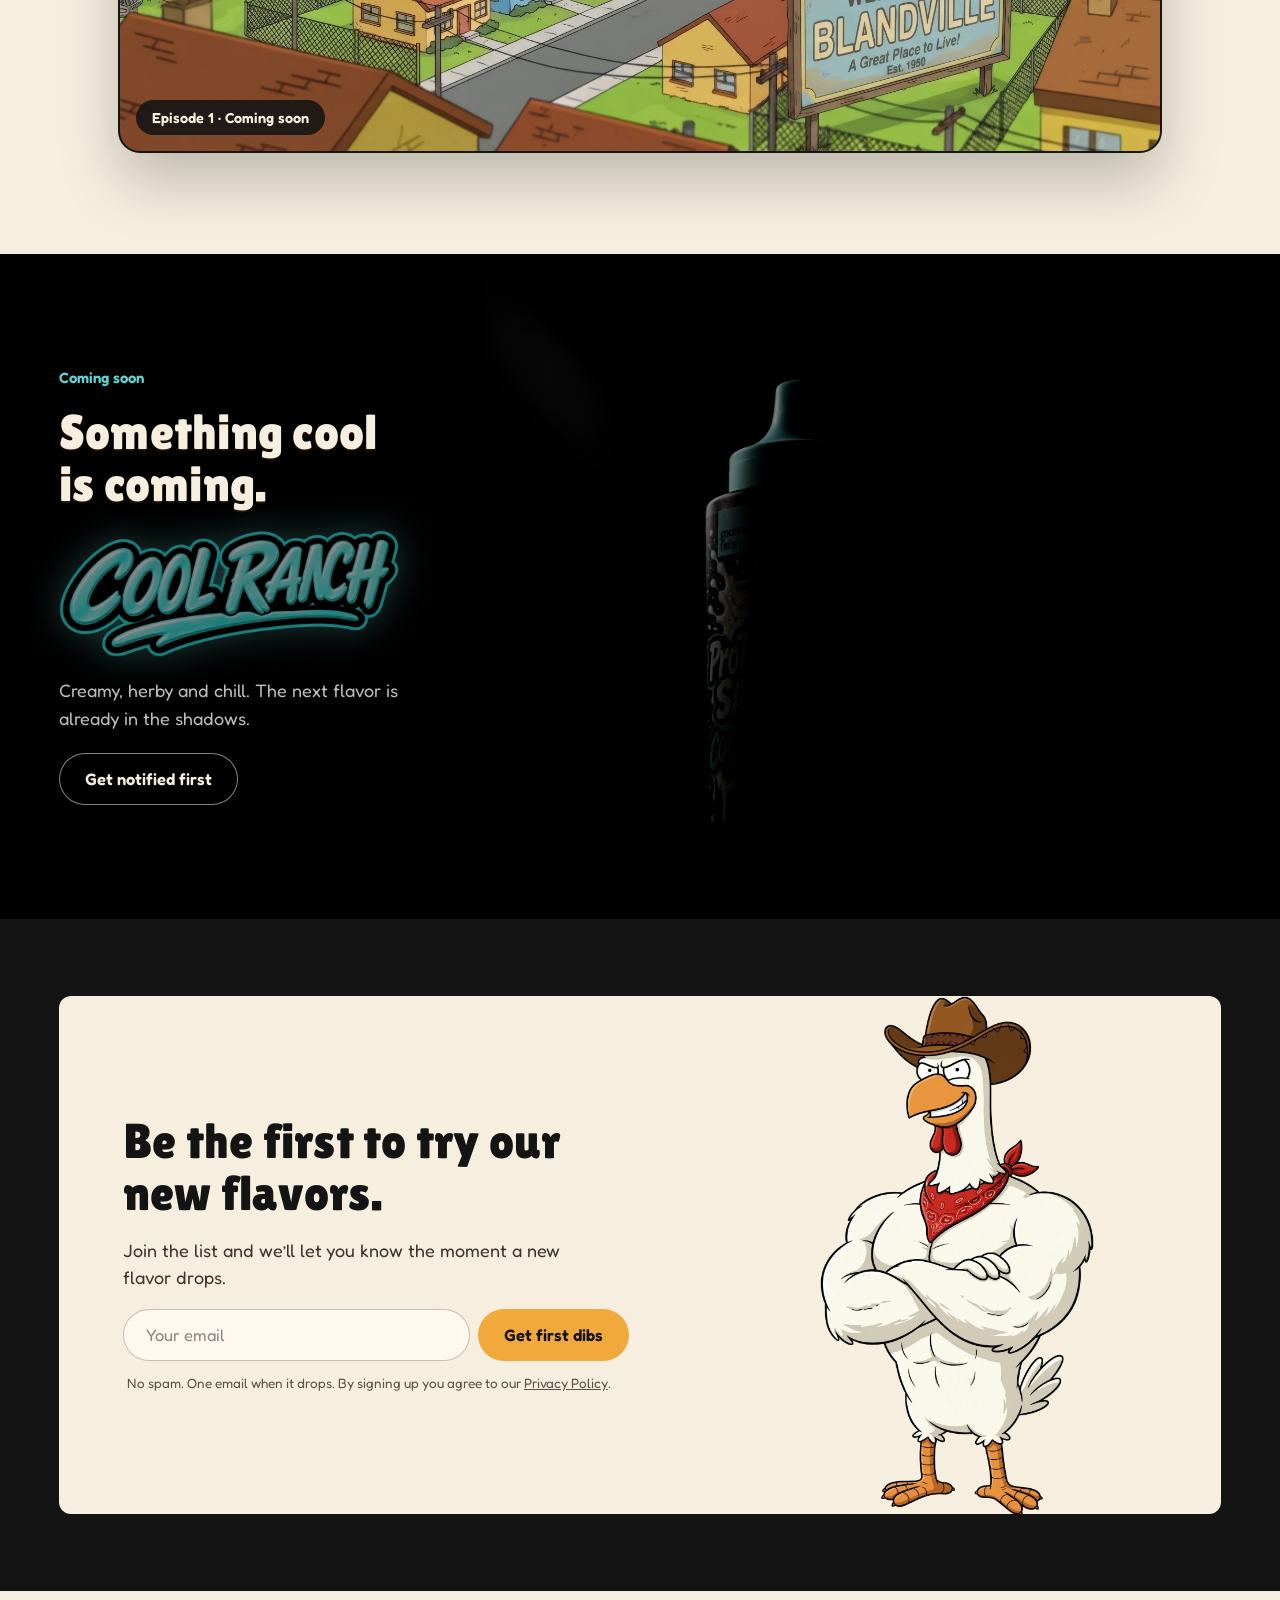
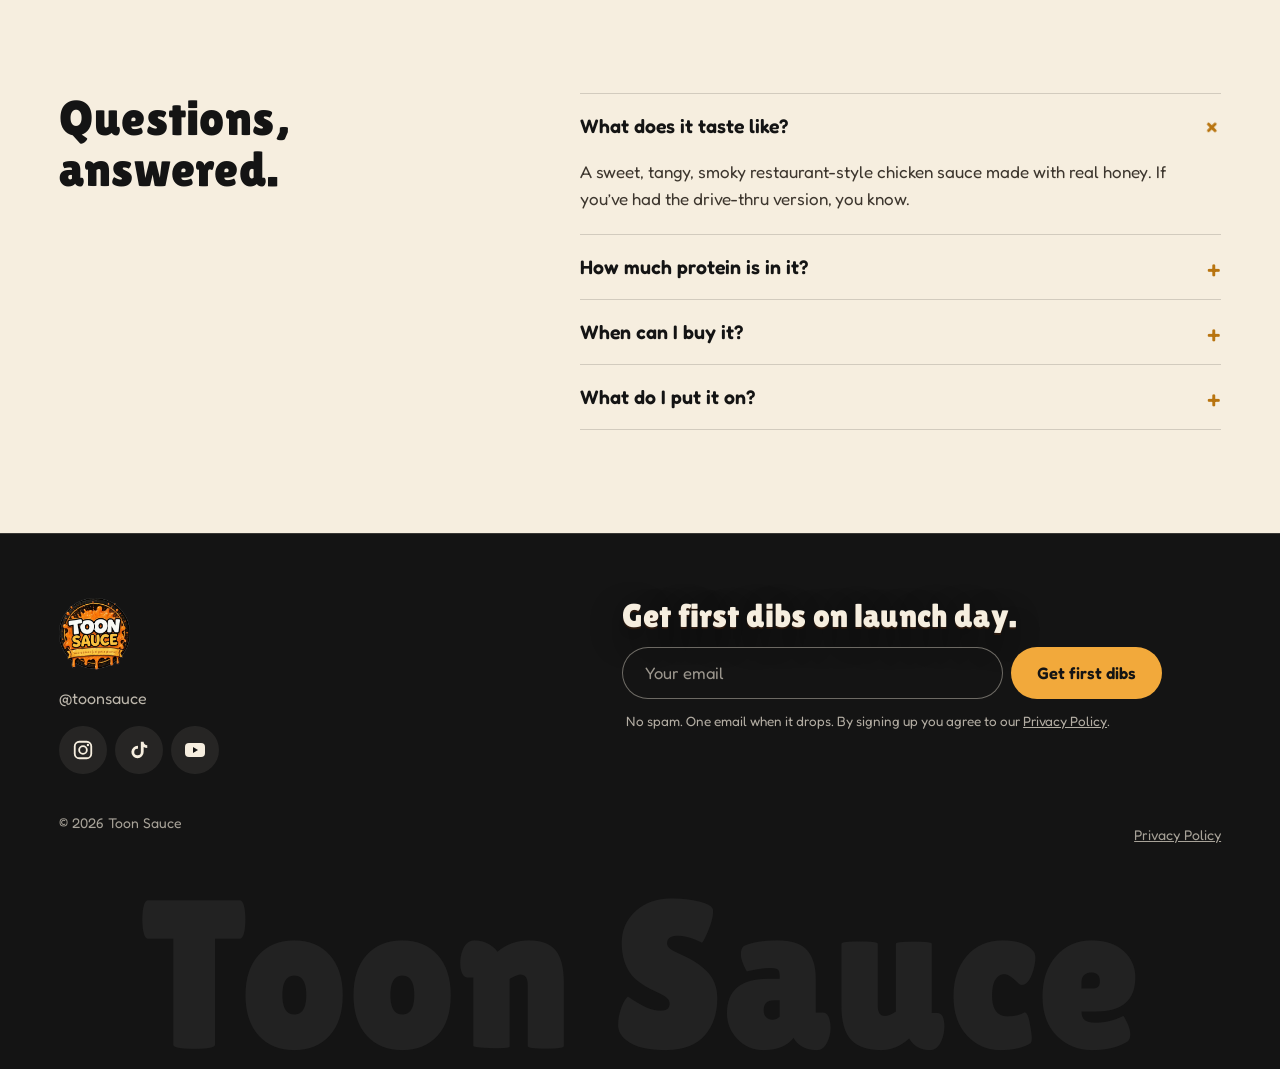
==== commit 2e92adc1: "Hero: move copy and form up onto the cream area so they don't sit on the chicken Co-Authored-By: Cla" ====
--- a/index.html
+++ b/index.html
@@ -62,7 +62,7 @@
 .hero .bgw{position:absolute;inset:0;overflow:hidden}
 .hero .bgimg{position:absolute;inset:0;width:100%;height:100%;object-fit:cover;object-position:62% 72%}
 .hero .shade{position:absolute;inset:0}
-@media (min-width:861px){.hero .bgimg{object-position:100% 50%}}
+@media (min-width:861px){.hero .bgimg{object-position:100% 50%}.hero .wrap.in{align-items:start;padding-top:clamp(36px,5.5vh,60px)}.hero .copy{gap:16px}.hero .stage{align-self:stretch}}
 .hero .sub,.hero .spec{text-shadow:0 0 3px rgba(246,238,223,1),0 0 10px rgba(246,238,223,.95),0 0 22px rgba(246,238,223,.9)}
 @media (min-width:861px){.hero .micro{display:inline-block;margin-top:12px;padding:6px 14px;border-radius:999px;background:rgba(246,238,223,.92);color:#2E2822}}
 @media (max-width:860px){.hero .bgw{bottom:auto;height:440px}.hero .shade{display:none}.hero .bgimg{object-position:62% 50%}.hero .in{padding-top:20px!important;padding-bottom:48px!important;gap:28px!important}.hero .stage{order:-1;min-height:420px}}
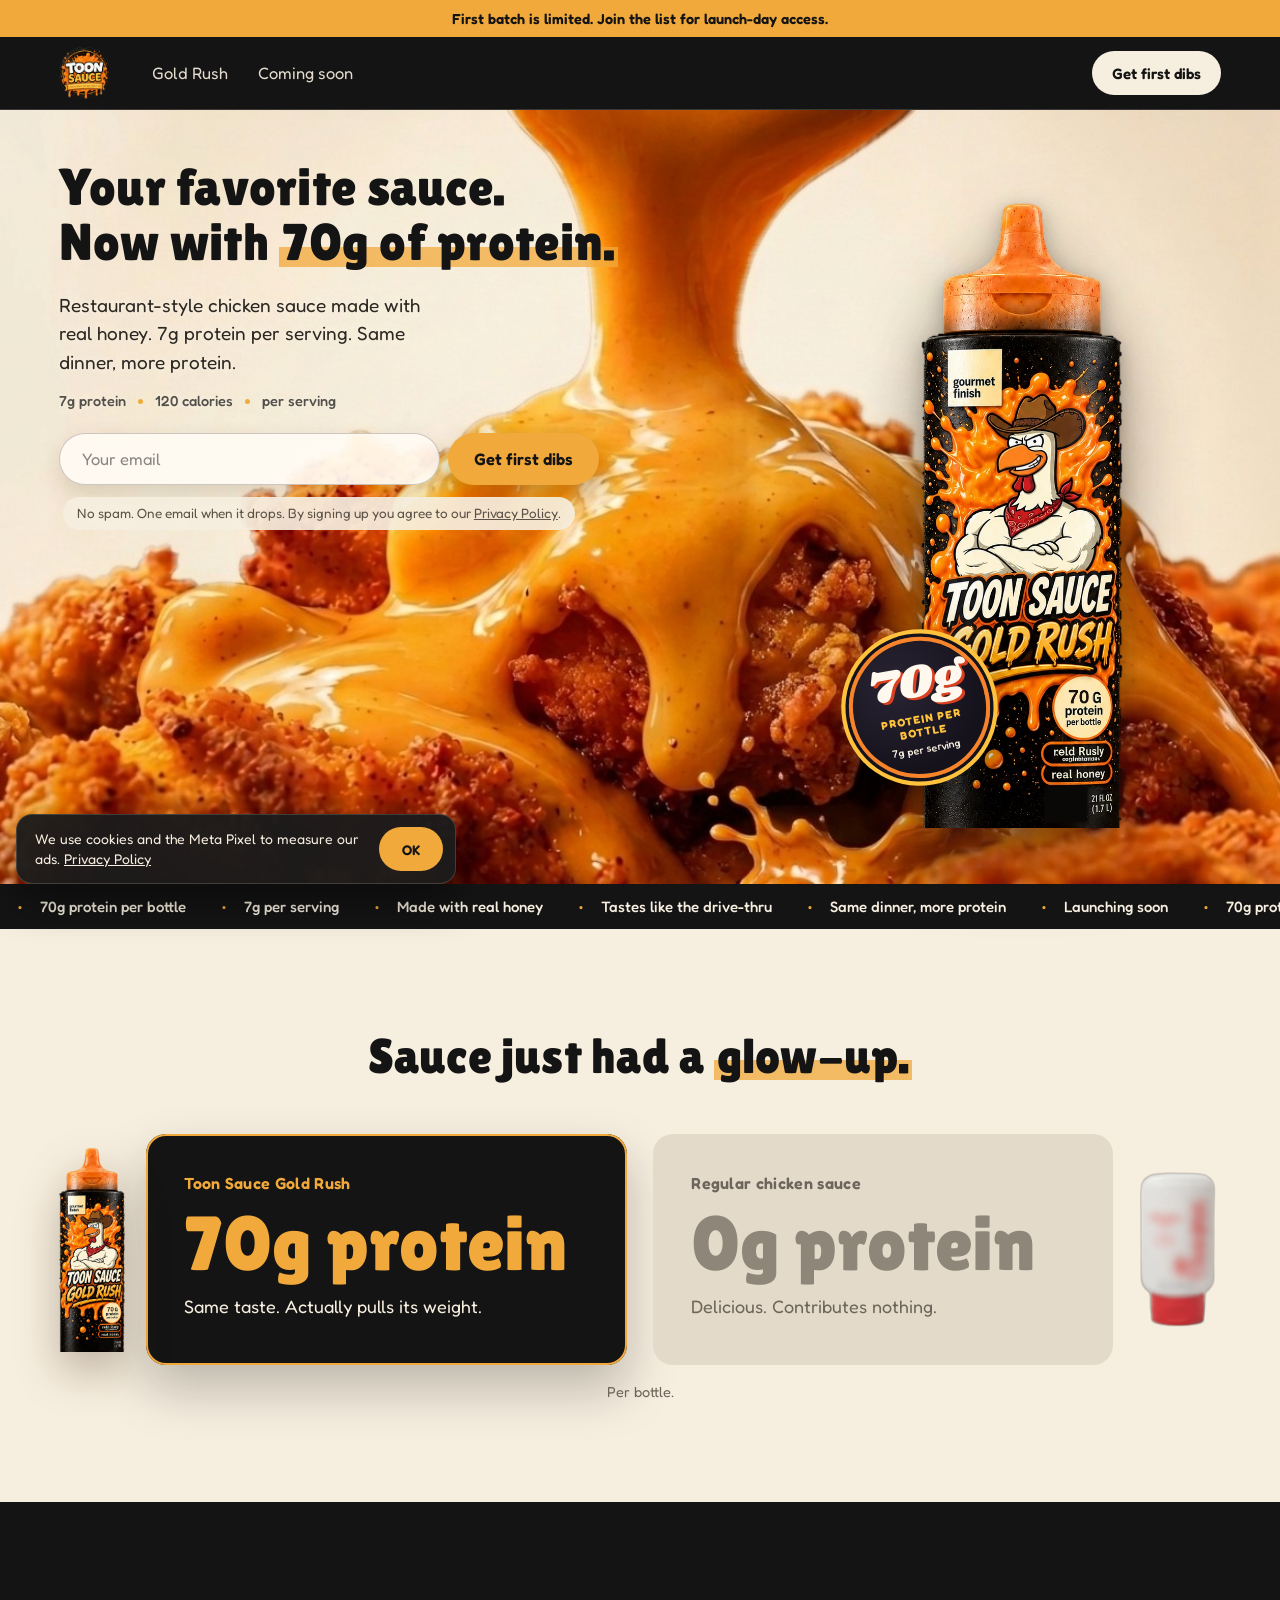
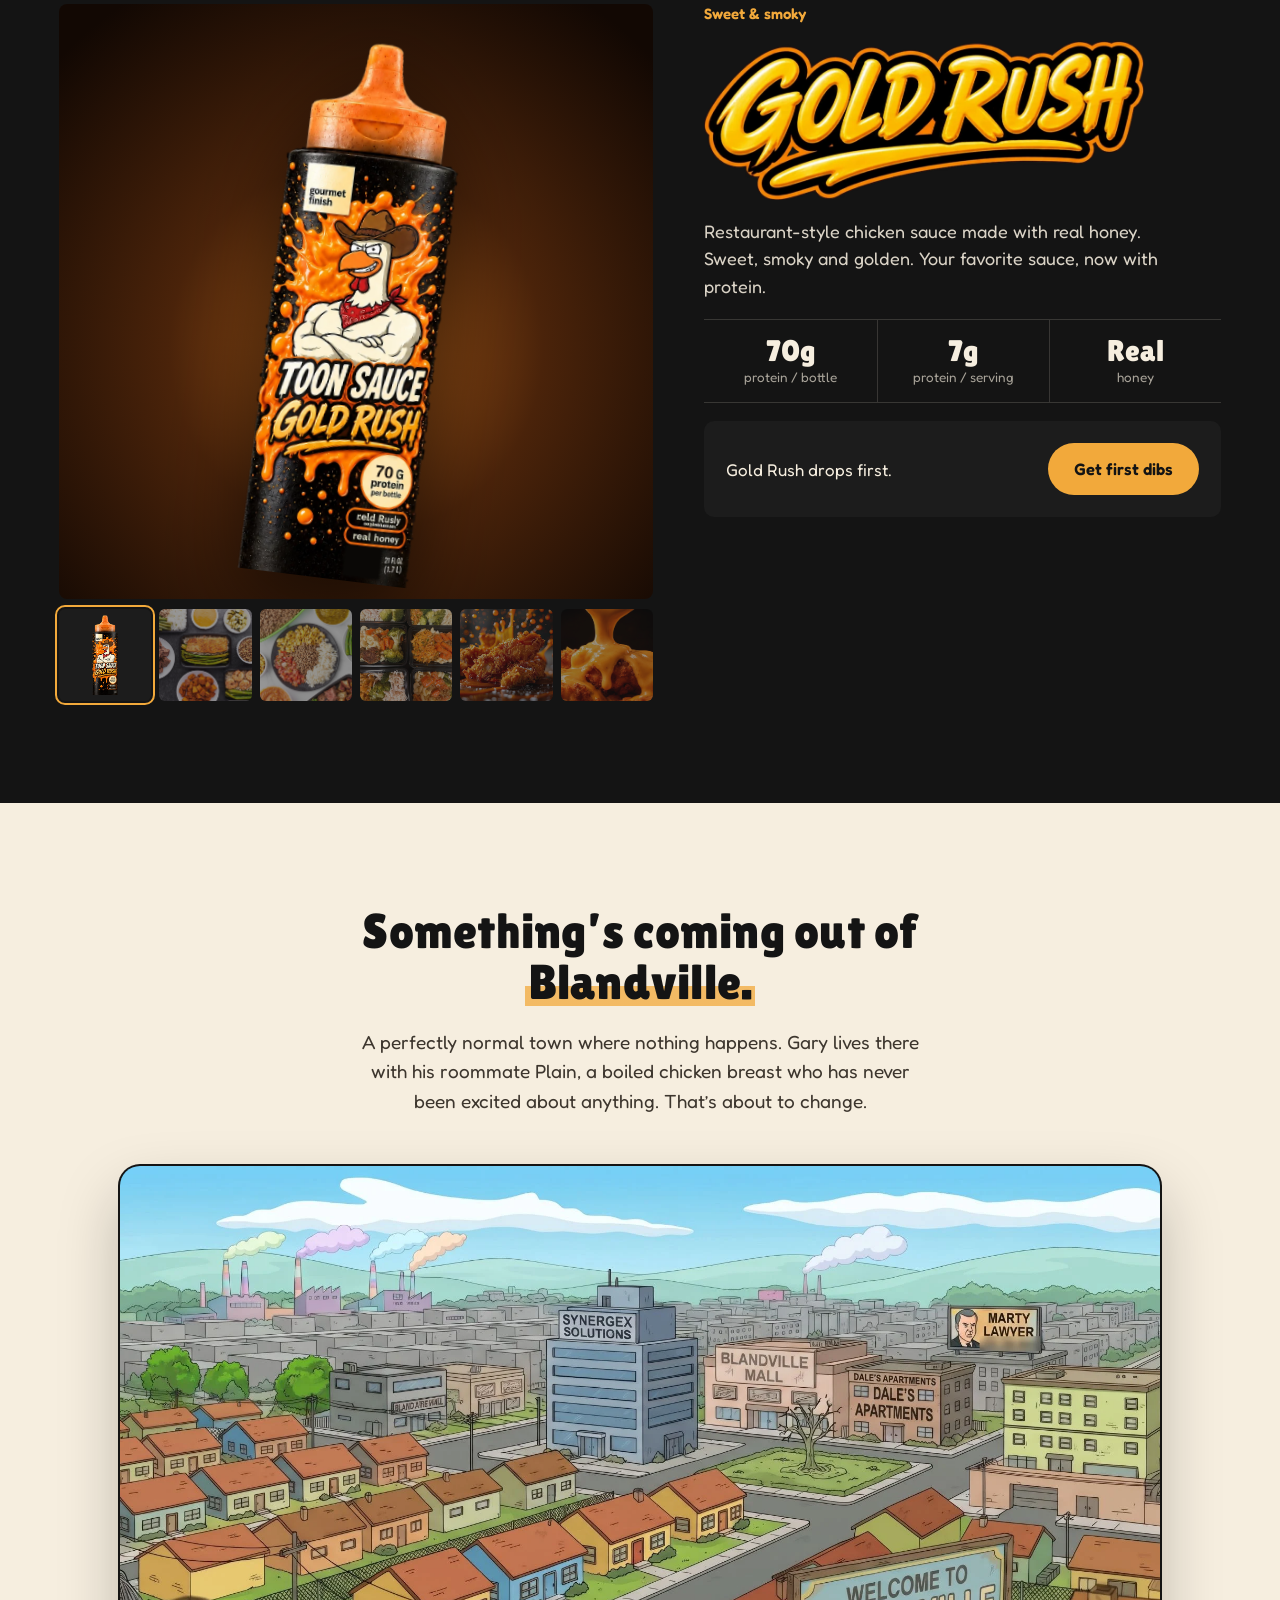
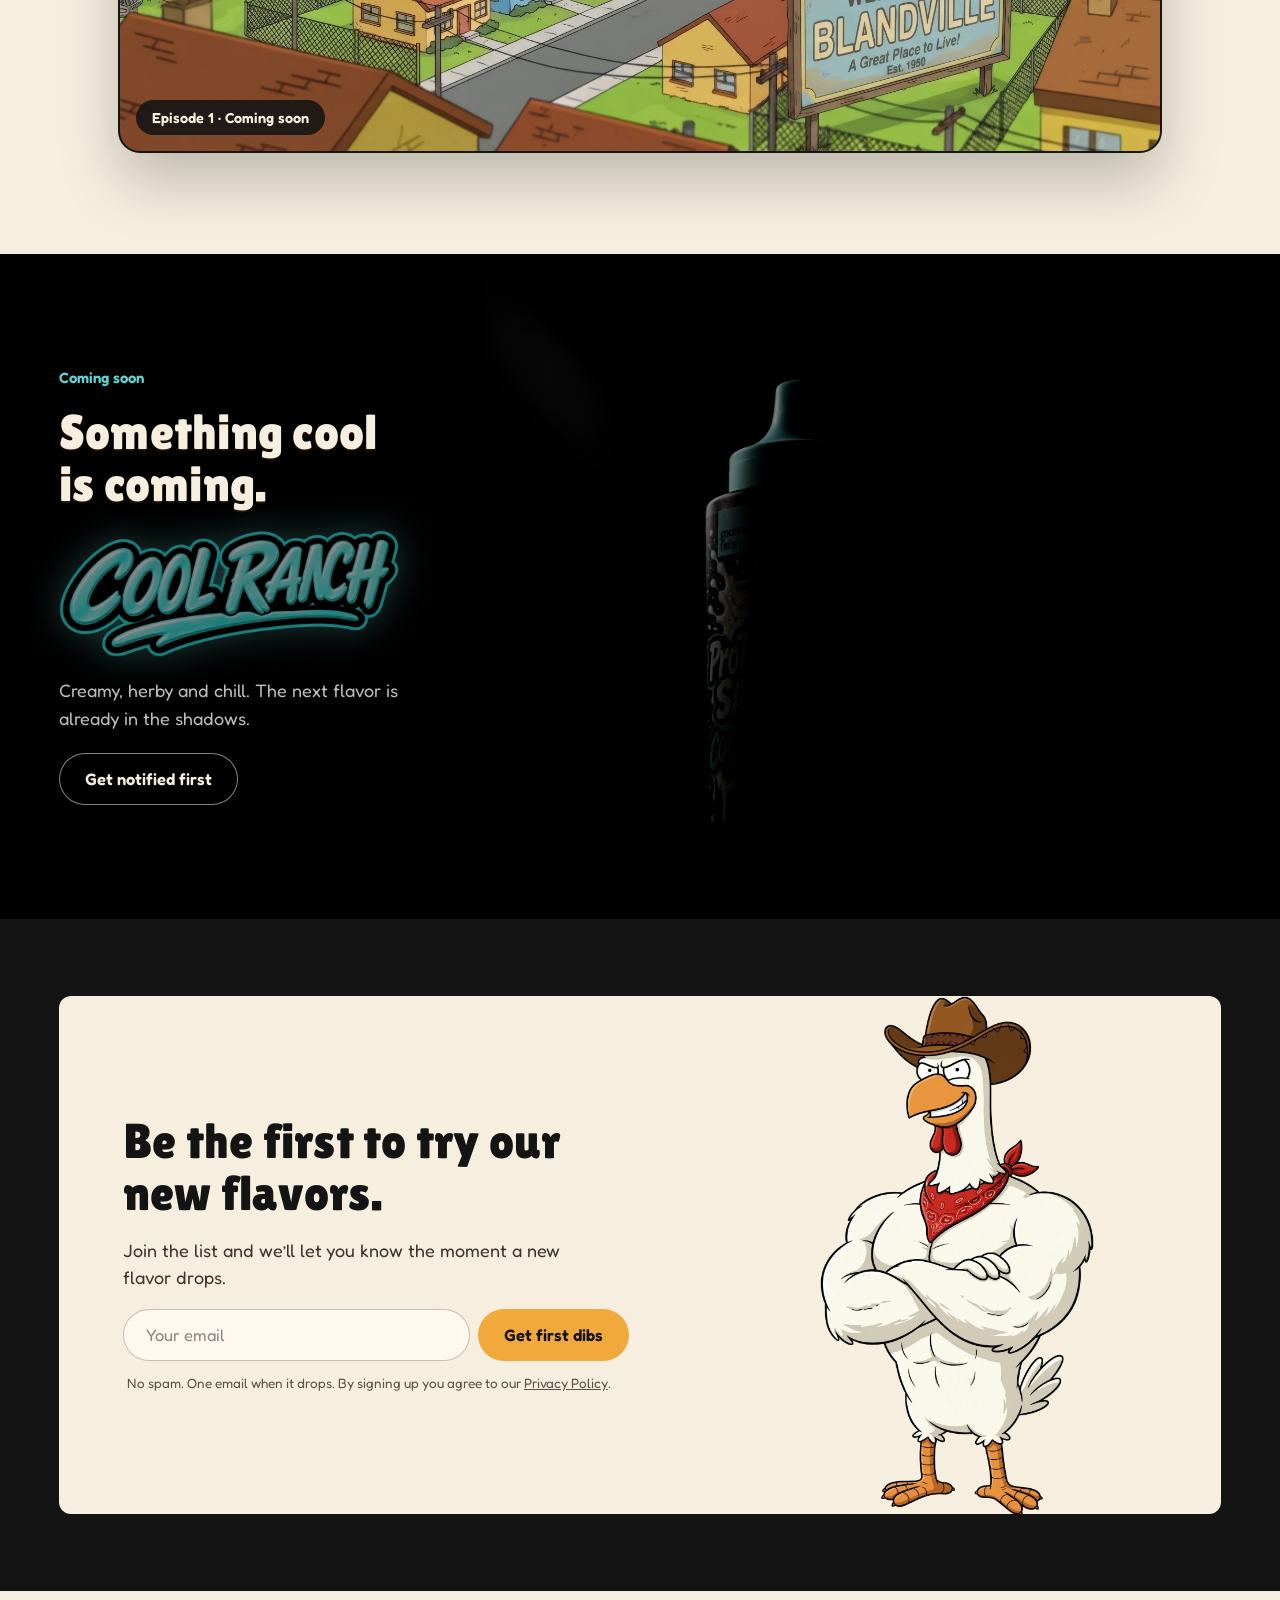
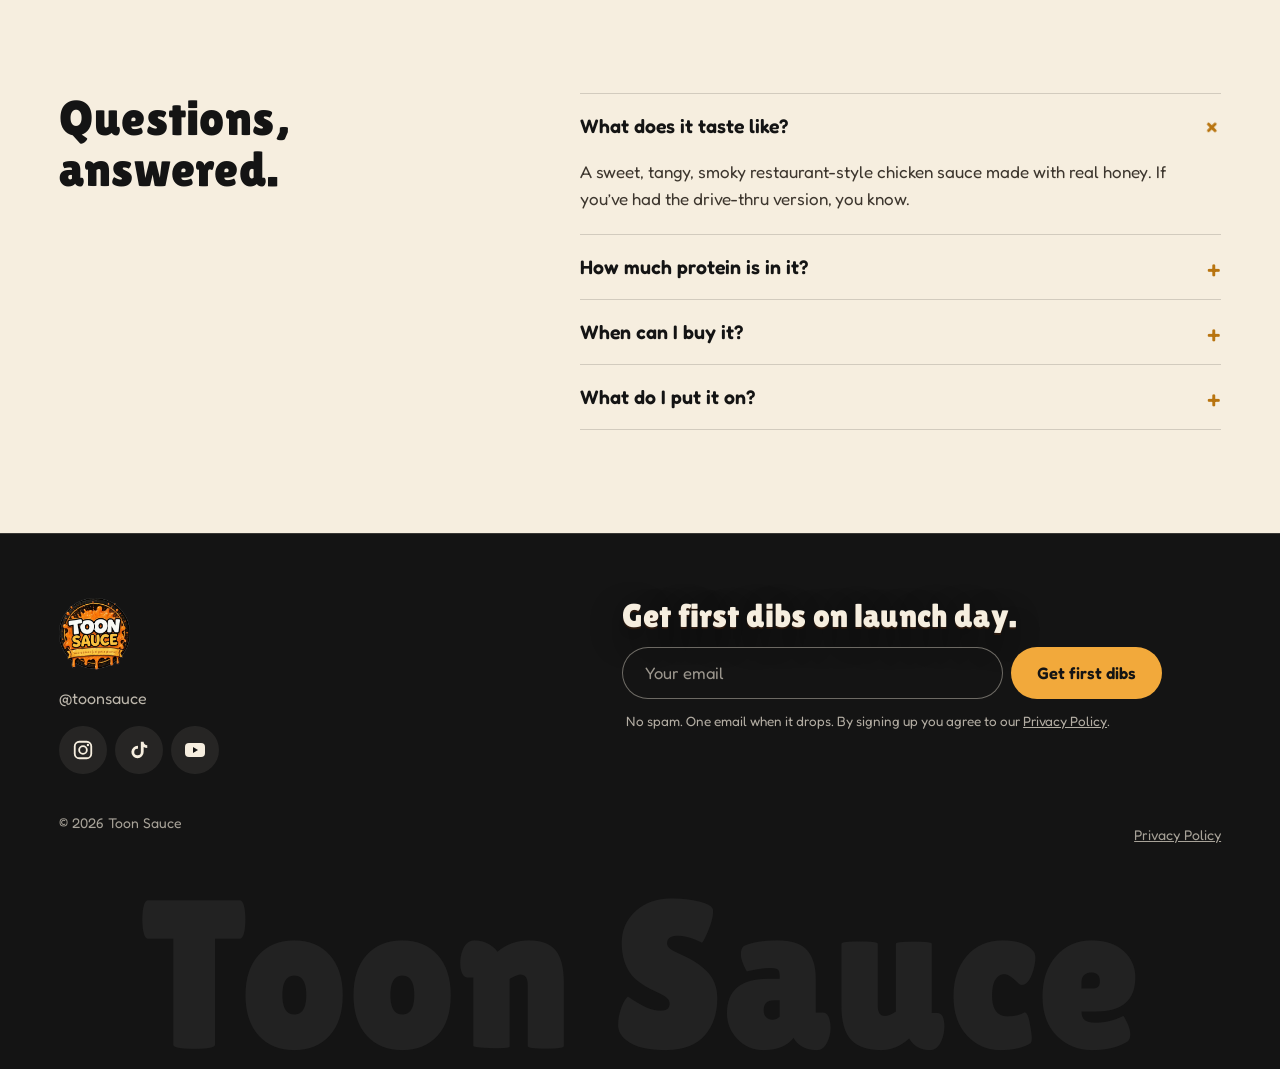
==== commit 183e1141: "Hero: soft shadow under email field and button so they stand off the photo Co-Authored-By: Claude Op" ====
--- a/index.html
+++ b/index.html
@@ -62,7 +62,7 @@
 .hero .bgw{position:absolute;inset:0;overflow:hidden}
 .hero .bgimg{position:absolute;inset:0;width:100%;height:100%;object-fit:cover;object-position:62% 72%}
 .hero .shade{position:absolute;inset:0}
-@media (min-width:861px){.hero .bgimg{object-position:100% 50%}.hero .wrap.in{align-items:start;padding-top:clamp(36px,5.5vh,60px)}.hero .copy{gap:16px}.hero .stage{align-self:stretch}}
+@media (min-width:861px){.hero .bgimg{object-position:100% 50%}.hero .wrap.in{align-items:start;padding-top:clamp(36px,5.5vh,60px)}.hero .copy{gap:16px}.hero .stage{align-self:stretch}.hero .ef .pill{box-shadow:0 10px 24px rgba(60,32,8,.3)}.hero .ef input{box-shadow:0 10px 24px rgba(60,32,8,.14)}}
 .hero .sub,.hero .spec{text-shadow:0 0 3px rgba(246,238,223,1),0 0 10px rgba(246,238,223,.95),0 0 22px rgba(246,238,223,.9)}
 @media (min-width:861px){.hero .micro{display:inline-block;margin-top:12px;padding:6px 14px;border-radius:999px;background:rgba(246,238,223,.92);color:#2E2822}}
 @media (max-width:860px){.hero .bgw{bottom:auto;height:440px}.hero .shade{display:none}.hero .bgimg{object-position:62% 50%}.hero .in{padding-top:20px!important;padding-bottom:48px!important;gap:28px!important}.hero .stage{order:-1;min-height:420px}}
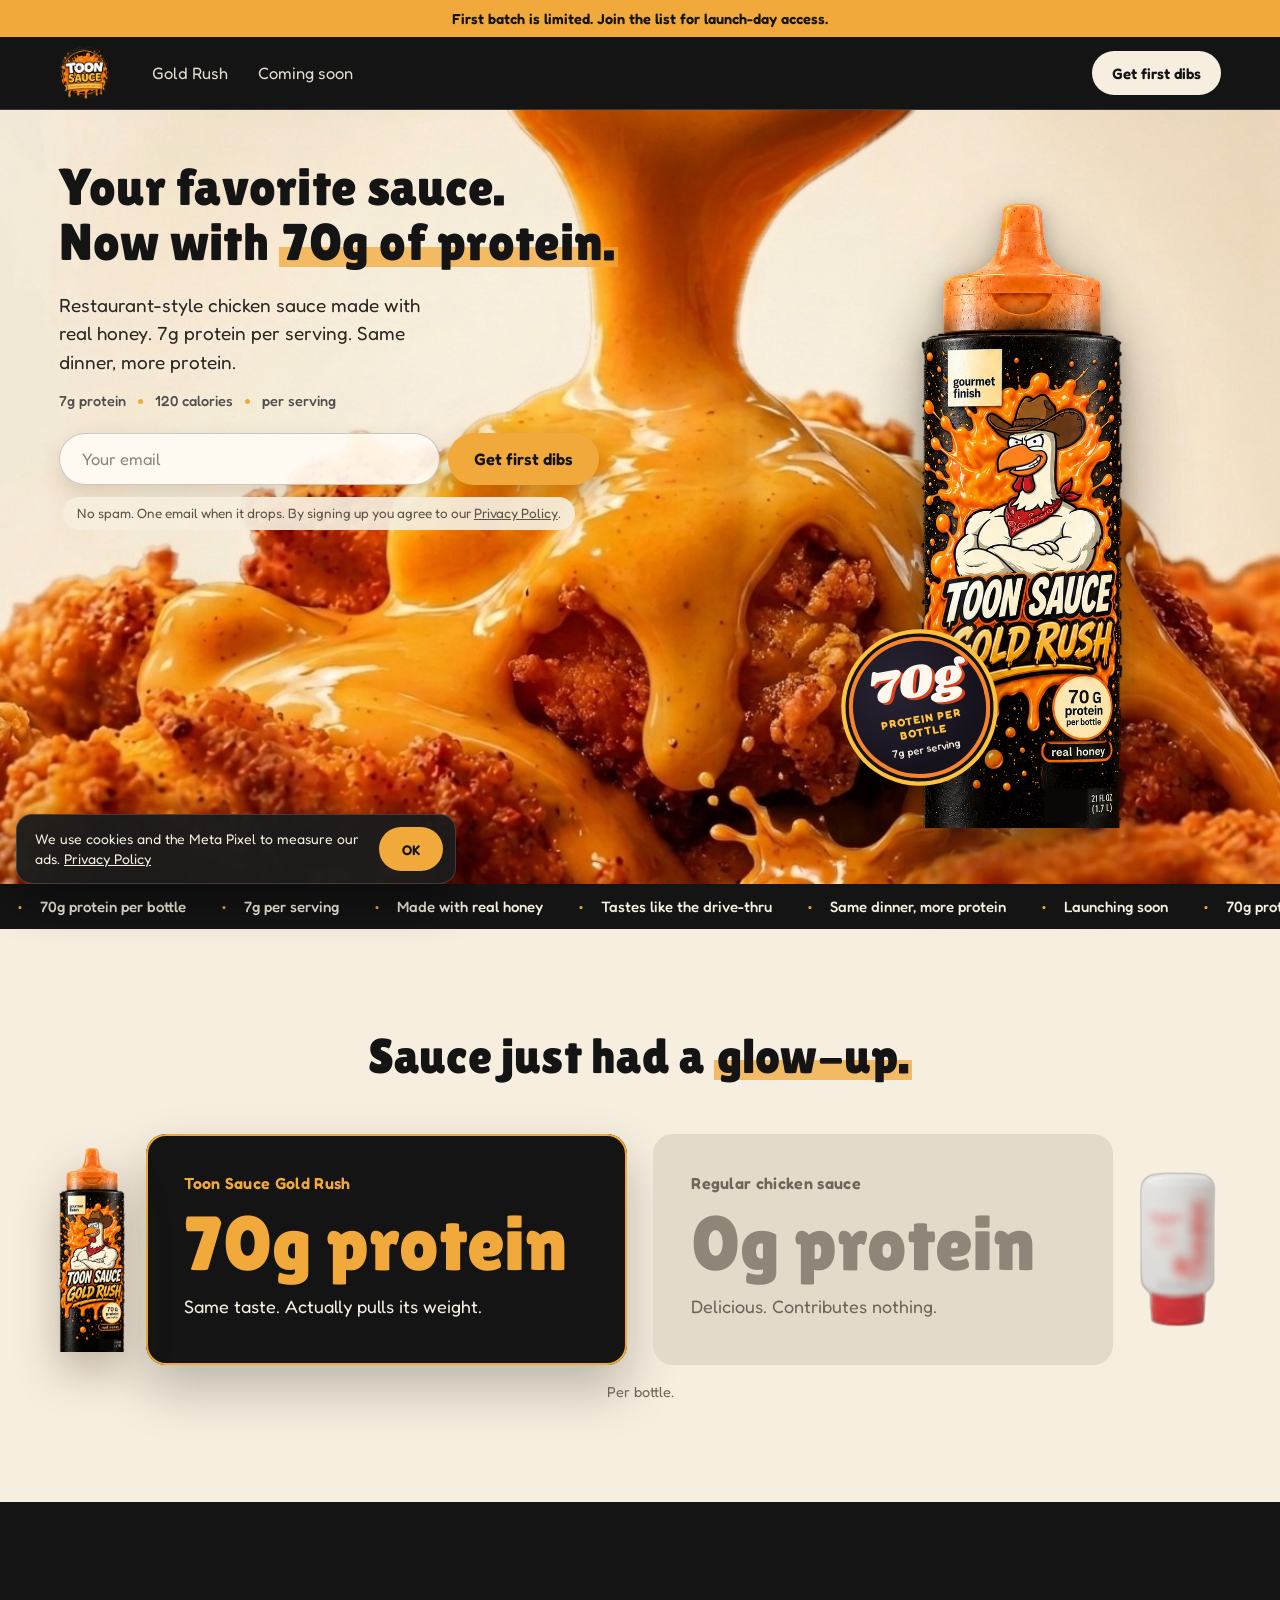
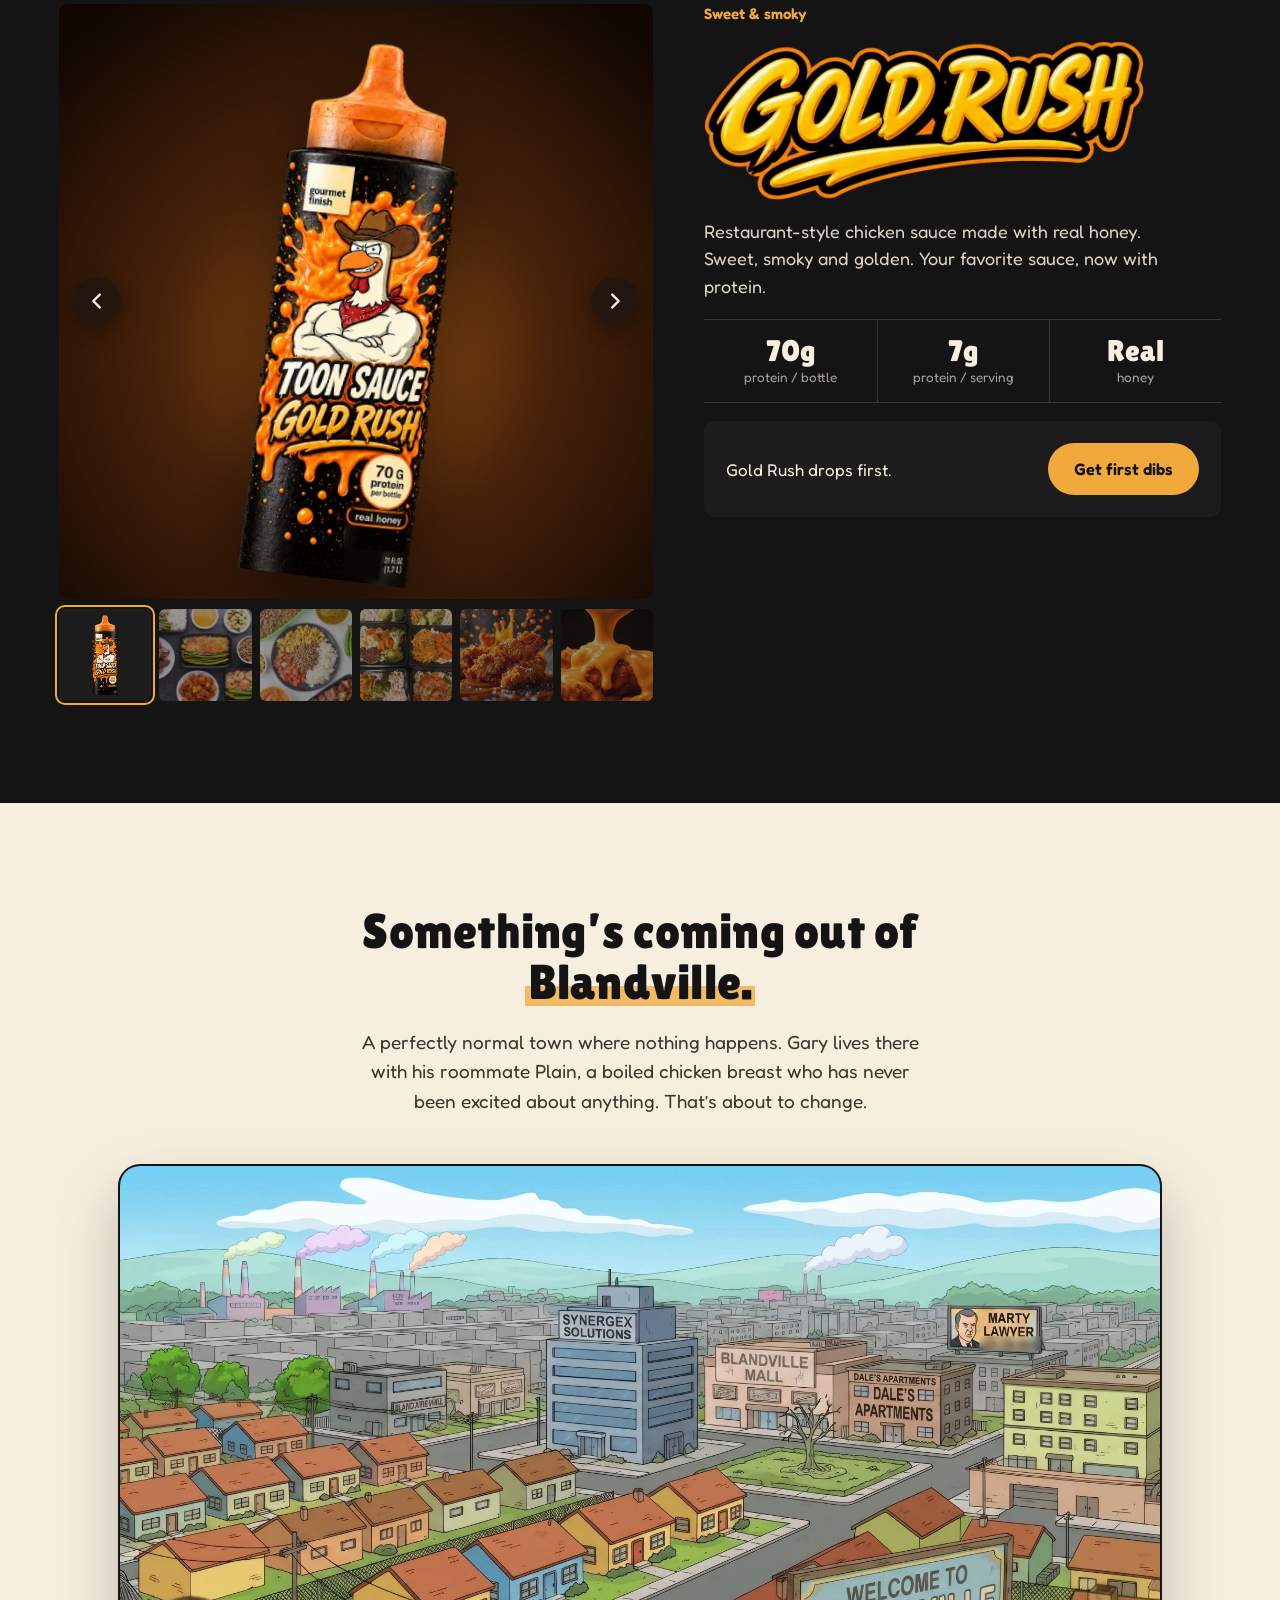
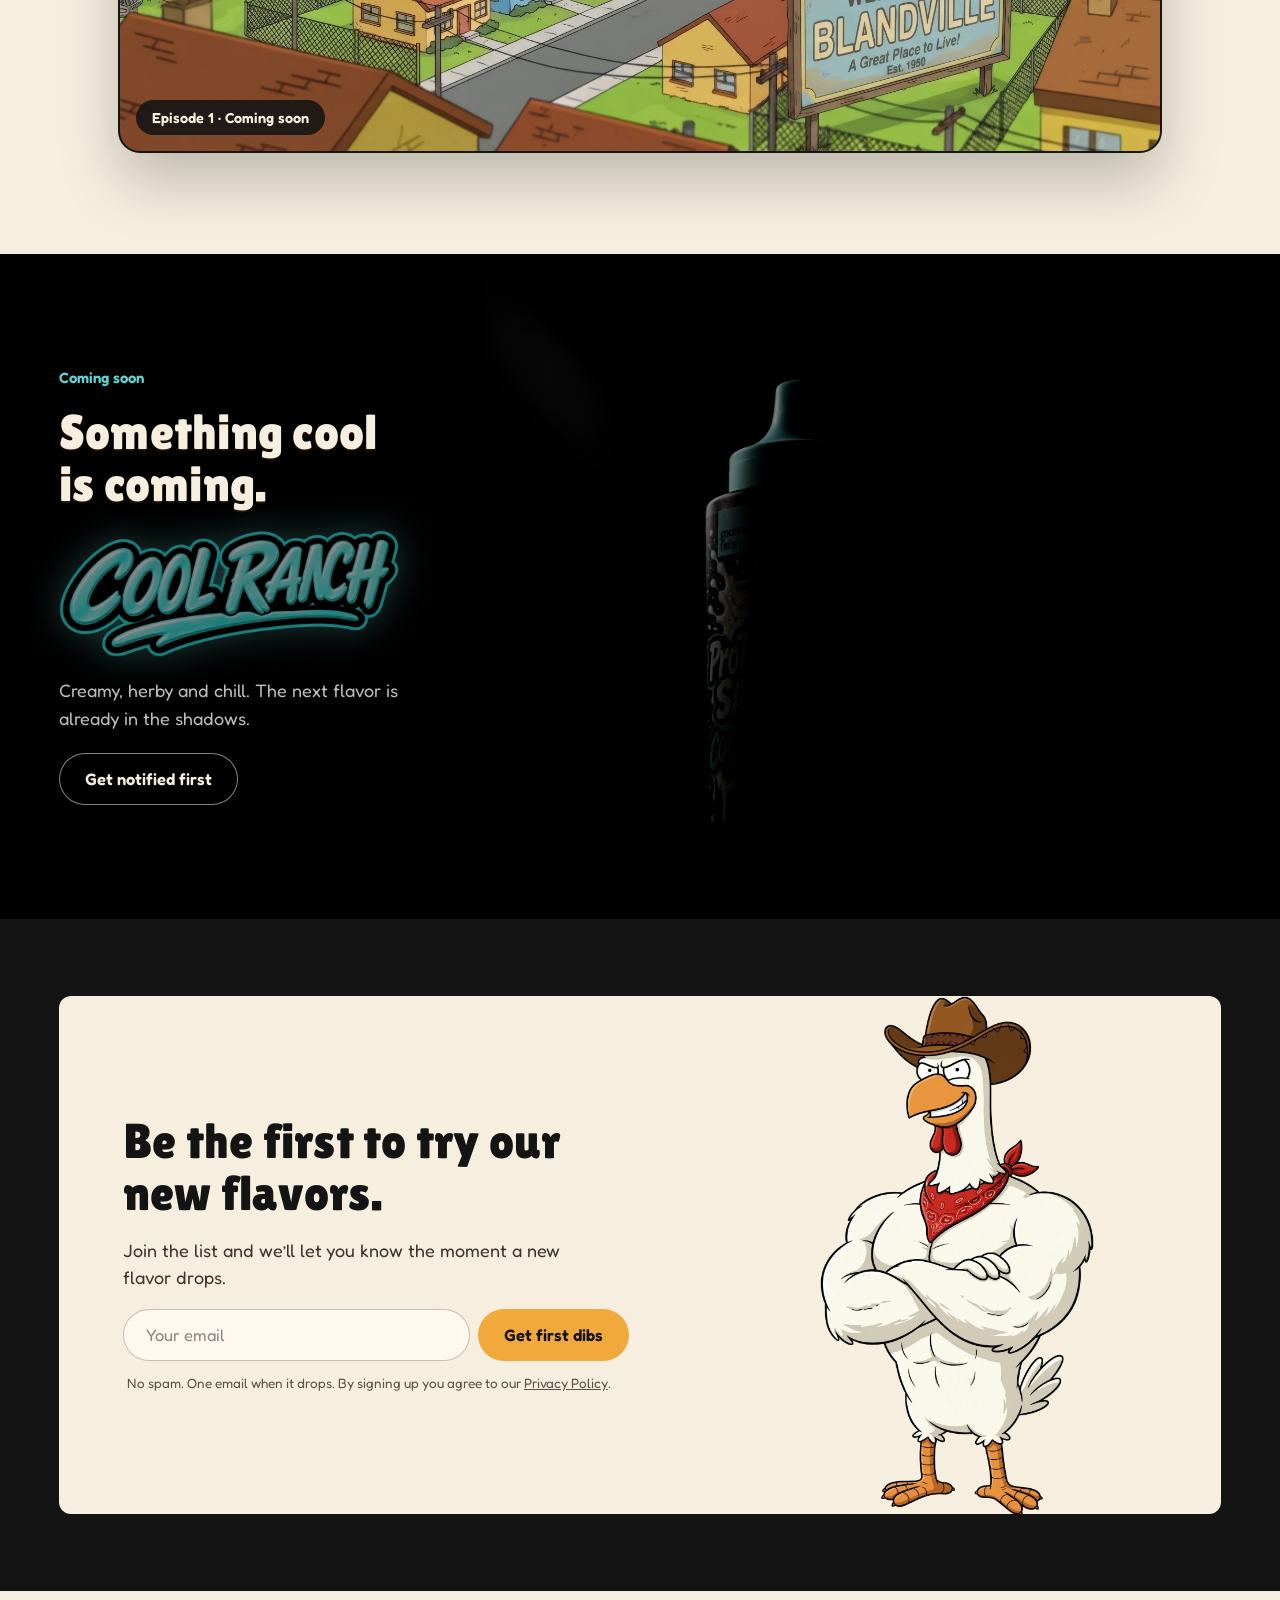
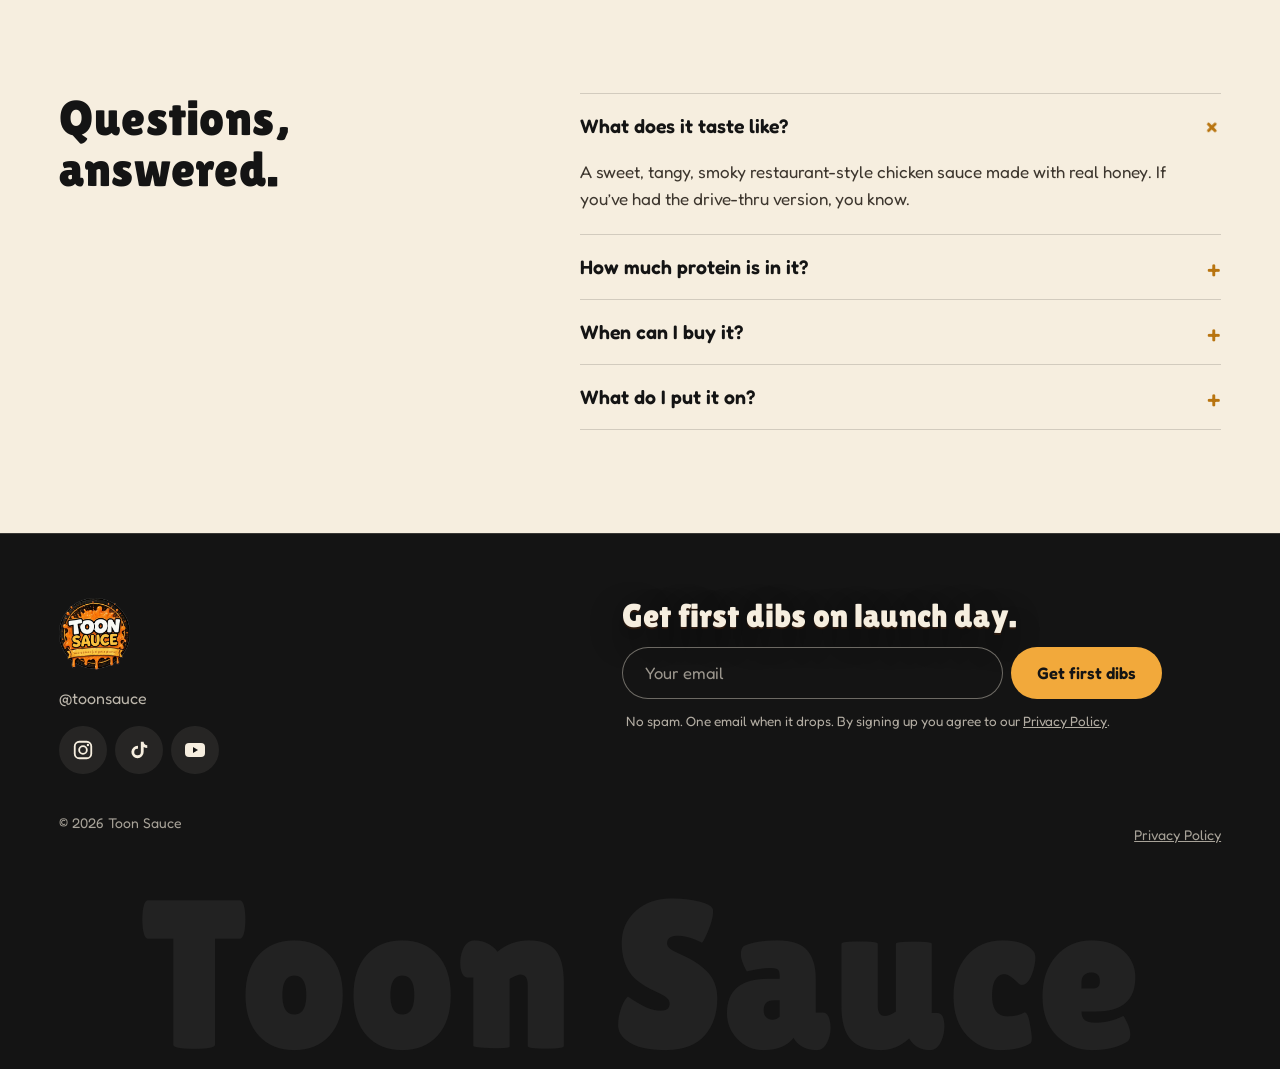
==== commit 95796a37: "Gallery: prev/next arrows and smooth crossfade; bottle: remove garbled label Co-Authored-By: Claude " ====
--- a/index.html
+++ b/index.html
@@ -166,16 +166,21 @@
 @media (max-width:900px){.pdp{grid-template-columns:1fr}}
 .gal{display:flex;flex-direction:column;gap:10px}
 .gal .main{position:relative;border-radius:8px;overflow:hidden;aspect-ratio:1/1;background:radial-gradient(70% 70% at 50% 58%,#a85a17 0%,#4a230a 45%,#120803 100%)}
-.gal .sl{display:none;position:absolute;inset:0}
-.gal .sl>img{display:block;width:100%;height:100%;object-fit:cover}
-.gal .sl.s0>img{object-fit:contain;padding:6% 0 3%;transform:rotate(7deg);filter:drop-shadow(0 30px 40px rgba(0,0,0,.6))}
+.gal .sl{position:absolute;inset:0;opacity:0;visibility:hidden;transition:opacity .55s ease,visibility 0s linear .55s}
+.gal .sl>img{display:block;width:100%;height:100%;object-fit:cover;transform:scale(1.045);transition:transform 1.1s cubic-bezier(.2,.7,.2,1)}
+.gal .sl.s0>img{object-fit:contain;padding:6% 0 3%;transform:rotate(7deg) scale(1.045);filter:drop-shadow(0 30px 40px rgba(0,0,0,.6))}
+.arw{position:absolute;top:50%;z-index:3;width:48px;height:48px;margin-top:-24px;border-radius:50%;display:grid;place-items:center;cursor:pointer;color:var(--cream);background:rgba(20,20,20,.55);-webkit-backdrop-filter:blur(6px);backdrop-filter:blur(6px);box-shadow:0 6px 18px rgba(0,0,0,.35);transition:background .2s ease,color .2s ease,transform .2s ease}
+.arw:hover{background:var(--amber);color:var(--ink);transform:scale(1.06)}
+.arw.prev{left:14px}.arw.next{right:14px}
+@media (prefers-reduced-motion:reduce){.gal .sl,.gal .sl>img{transition:none}}
 .gal .cap{position:absolute;left:0;right:0;bottom:0;padding:70px 26px 22px;background:linear-gradient(180deg,rgba(0,0,0,0) 0%,rgba(0,0,0,.72) 100%);font-family:'Lilita One',system-ui,sans-serif;font-size:clamp(28px,3vw,42px);color:var(--cream);text-shadow:0 2px 0 rgba(90,40,8,.5)}
 .thumbs{display:grid;grid-template-columns:repeat(6,minmax(0,1fr));gap:8px}
 .thumbs label{cursor:pointer;aspect-ratio:1;border-radius:6px;overflow:hidden;background:#1c1c1c;display:block;line-height:0;min-height:44px}
-.thumbs label img{width:100%;height:100%;object-fit:cover;opacity:.55;transition:opacity .2s ease}
+.thumbs label{transition:outline-color .25s ease}
+.thumbs label img{width:100%;height:100%;object-fit:cover;opacity:.55;transition:opacity .3s ease}
 .thumbs label:hover img{opacity:1}
 @media (max-width:560px){.thumbs{grid-template-columns:repeat(3,minmax(0,1fr))}}
-#g0:checked~.main .s0{display:block}#g0:checked~.thumbs label[for=g0]{outline:2px solid var(--amber);outline-offset:2px}#g0:checked~.thumbs label[for=g0] img{opacity:1}#g0:focus-visible~.thumbs label[for=g0]{outline:3px solid var(--amber);outline-offset:3px}#g1:checked~.main .s1{display:block}#g1:checked~.thumbs label[for=g1]{outline:2px solid var(--amber);outline-offset:2px}#g1:checked~.thumbs label[for=g1] img{opacity:1}#g1:focus-visible~.thumbs label[for=g1]{outline:3px solid var(--amber);outline-offset:3px}#g2:checked~.main .s2{display:block}#g2:checked~.thumbs label[for=g2]{outline:2px solid var(--amber);outline-offset:2px}#g2:checked~.thumbs label[for=g2] img{opacity:1}#g2:focus-visible~.thumbs label[for=g2]{outline:3px solid var(--amber);outline-offset:3px}#g3:checked~.main .s3{display:block}#g3:checked~.thumbs label[for=g3]{outline:2px solid var(--amber);outline-offset:2px}#g3:checked~.thumbs label[for=g3] img{opacity:1}#g3:focus-visible~.thumbs label[for=g3]{outline:3px solid var(--amber);outline-offset:3px}#g4:checked~.main .s4{display:block}#g4:checked~.thumbs label[for=g4]{outline:2px solid var(--amber);outline-offset:2px}#g4:checked~.thumbs label[for=g4] img{opacity:1}#g4:focus-visible~.thumbs label[for=g4]{outline:3px solid var(--amber);outline-offset:3px}#g5:checked~.main .s5{display:block}#g5:checked~.thumbs label[for=g5]{outline:2px solid var(--amber);outline-offset:2px}#g5:checked~.thumbs label[for=g5] img{opacity:1}#g5:focus-visible~.thumbs label[for=g5]{outline:3px solid var(--amber);outline-offset:3px}
+#g0:checked~.main .s0{opacity:1;visibility:visible;transition-delay:0s}#g0:checked~.main .s0>img{transform:rotate(7deg) scale(1)}#g0:checked~.thumbs label[for=g0]{outline:2px solid var(--amber);outline-offset:2px}#g0:checked~.thumbs label[for=g0] img{opacity:1}#g0:focus-visible~.thumbs label[for=g0]{outline:3px solid var(--amber);outline-offset:3px}#g1:checked~.main .s1{opacity:1;visibility:visible;transition-delay:0s}#g1:checked~.main .s1>img{transform:scale(1)}#g1:checked~.thumbs label[for=g1]{outline:2px solid var(--amber);outline-offset:2px}#g1:checked~.thumbs label[for=g1] img{opacity:1}#g1:focus-visible~.thumbs label[for=g1]{outline:3px solid var(--amber);outline-offset:3px}#g2:checked~.main .s2{opacity:1;visibility:visible;transition-delay:0s}#g2:checked~.main .s2>img{transform:scale(1)}#g2:checked~.thumbs label[for=g2]{outline:2px solid var(--amber);outline-offset:2px}#g2:checked~.thumbs label[for=g2] img{opacity:1}#g2:focus-visible~.thumbs label[for=g2]{outline:3px solid var(--amber);outline-offset:3px}#g3:checked~.main .s3{opacity:1;visibility:visible;transition-delay:0s}#g3:checked~.main .s3>img{transform:scale(1)}#g3:checked~.thumbs label[for=g3]{outline:2px solid var(--amber);outline-offset:2px}#g3:checked~.thumbs label[for=g3] img{opacity:1}#g3:focus-visible~.thumbs label[for=g3]{outline:3px solid var(--amber);outline-offset:3px}#g4:checked~.main .s4{opacity:1;visibility:visible;transition-delay:0s}#g4:checked~.main .s4>img{transform:scale(1)}#g4:checked~.thumbs label[for=g4]{outline:2px solid var(--amber);outline-offset:2px}#g4:checked~.thumbs label[for=g4] img{opacity:1}#g4:focus-visible~.thumbs label[for=g4]{outline:3px solid var(--amber);outline-offset:3px}#g5:checked~.main .s5{opacity:1;visibility:visible;transition-delay:0s}#g5:checked~.main .s5>img{transform:scale(1)}#g5:checked~.thumbs label[for=g5]{outline:2px solid var(--amber);outline-offset:2px}#g5:checked~.thumbs label[for=g5] img{opacity:1}#g5:focus-visible~.thumbs label[for=g5]{outline:3px solid var(--amber);outline-offset:3px}
 .info{display:flex;flex-direction:column;gap:18px;align-items:flex-start;position:sticky;top:96px}
 @media (max-width:900px){.info{position:static}}
 .info .eb{font-size:15px;font-weight:600;color:var(--amber)}
@@ -266,7 +271,7 @@
       </div>
       <div class="stage">
         <div class="bw">
-          <img class="bottle" src="/assets/bottle-clean.png" alt="Toon Sauce Gold Rush bottle, matte black with a golden amber cap" data-slot="bottle-clean.png">
+          <img class="bottle" src="/assets/bottle-v3.png" alt="Toon Sauce Gold Rush bottle, matte black with a golden amber cap" data-slot="bottle-v3.png">
           <div class="stats">
             <div class="stk" role="img" aria-label="70 grams of protein per bottle, 7 grams per serving"><b>70g</b><span>Protein per bottle</span><i>7g per serving</i></div>
           </div>
@@ -281,7 +286,7 @@
     <div class="wrap">
       <h2 id="cmp-h" class="d h2" style="text-align: center">Sauce just had a <span class="mark">glow-up.</span></h2>
       <div class="cmp">
-        <div class="cg"><img class="cb ours" src="/assets/bottle-clean.png" alt="Toon Sauce Gold Rush bottle" loading="lazy"><div class="cc hero2"><span class="lb">Toon Sauce Gold Rush</span><span class="big">70g protein</span><p>Same taste. Actually pulls its weight.</p></div></div>
+        <div class="cg"><img class="cb ours" src="/assets/bottle-v3.png" alt="Toon Sauce Gold Rush bottle" loading="lazy"><div class="cc hero2"><span class="lb">Toon Sauce Gold Rush</span><span class="big">70g protein</span><p>Same taste. Actually pulls its weight.</p></div></div>
         <div class="cg"><div class="cc muted"><span class="lb">Regular chicken sauce</span><span class="big">0g protein</span><p>Delicious. Contributes nothing.</p></div><img class="cb theirs" src="/assets/other-sauce.png" alt="A plain bottle of regular chicken sauce" loading="lazy"></div>
       </div>
       <p class="note">Per bottle.</p>
@@ -291,7 +296,7 @@
   <!-- GOLD RUSH PRODUCT -->
   <section id="gold-rush" class="prod sec" aria-labelledby="gr-h">
     <div class="wrap pdp">
-      <div class="gal"><input type="radio" name="gal" id="g0" class="sr" checked aria-label="Show image 1: Toon Sauce Gold Rush bottle"><input type="radio" name="gal" id="g1" class="sr" aria-label="Show image 2: Meal prep containers of salmon, shrimp and rice with a bowl of golden sauce"><input type="radio" name="gal" id="g2" class="sr" aria-label="Show image 3: Rice bowl with seasoned ground beef, charred corn and pico de gallo"><input type="radio" name="gal" id="g3" class="sr" aria-label="Show image 4: Homemade meal prep containers with chicken, pasta, broccoli and carrots"><input type="radio" name="gal" id="g4" class="sr" aria-label="Show image 5: Crispy chicken tenders splashed with golden sauce"><input type="radio" name="gal" id="g5" class="sr" aria-label="Show image 6: Golden sauce pouring over fried chicken"><div class="main"><div class="sl s0"><img src="/assets/bottle-clean.png" alt="Toon Sauce Gold Rush bottle"></div><div class="sl s1"><img src="/assets/meal-prep.jpg" alt="Meal prep containers of salmon, shrimp and rice with a bowl of golden sauce" loading="lazy"><span class="cap">Made for meal prep.</span></div><div class="sl s2"><img src="/assets/bowl.jpg" alt="Rice bowl with seasoned ground beef, charred corn and pico de gallo" loading="lazy"><span class="cap">Built for bowls.</span></div><div class="sl s3"><img src="/assets/meal-prep-home.jpg" alt="Homemade meal prep containers with chicken, pasta, broccoli and carrots" loading="lazy"><span class="cap">Upgrade boring meals.</span></div><div class="sl s4"><img src="/assets/hero-tenders.jpg" alt="Crispy chicken tenders splashed with golden sauce" loading="lazy"><span class="cap">Made for tenders.</span></div><div class="sl s5"><img src="/assets/hero-pour2.jpg" alt="Golden sauce pouring over fried chicken" loading="lazy"><span class="cap">Made for everything.</span></div></div><div class="thumbs"><label for="g0"><img src="/assets/bottle-clean.png" alt="" loading="lazy" style="object-fit: contain; padding: 6px"></label><label for="g1"><img src="/assets/meal-prep.jpg" alt="" loading="lazy" style=""></label><label for="g2"><img src="/assets/bowl.jpg" alt="" loading="lazy" style=""></label><label for="g3"><img src="/assets/meal-prep-home.jpg" alt="" loading="lazy" style=""></label><label for="g4"><img src="/assets/hero-tenders.jpg" alt="" loading="lazy" style=""></label><label for="g5"><img src="/assets/hero-pour2.jpg" alt="" loading="lazy" style=""></label></div></div>
+      <div class="gal"><input type="radio" name="gal" id="g0" class="sr" checked aria-label="Show image 1: Toon Sauce Gold Rush bottle"><input type="radio" name="gal" id="g1" class="sr" aria-label="Show image 2: Meal prep containers of salmon, shrimp and rice with a bowl of golden sauce"><input type="radio" name="gal" id="g2" class="sr" aria-label="Show image 3: Rice bowl with seasoned ground beef, charred corn and pico de gallo"><input type="radio" name="gal" id="g3" class="sr" aria-label="Show image 4: Homemade meal prep containers with chicken, pasta, broccoli and carrots"><input type="radio" name="gal" id="g4" class="sr" aria-label="Show image 5: Crispy chicken tenders splashed with golden sauce"><input type="radio" name="gal" id="g5" class="sr" aria-label="Show image 6: Golden sauce pouring over fried chicken"><div class="main"><div class="sl s0"><label for="g5" class="arw prev" aria-label="Previous image"><svg width="22" height="22" viewBox="0 0 24 24" aria-hidden="true"><path d="M15 5l-7 7 7 7" fill="none" stroke="currentColor" stroke-width="2.6" stroke-linecap="round" stroke-linejoin="round"/></svg></label><label for="g1" class="arw next" aria-label="Next image"><svg width="22" height="22" viewBox="0 0 24 24" aria-hidden="true"><path d="M9 5l7 7-7 7" fill="none" stroke="currentColor" stroke-width="2.6" stroke-linecap="round" stroke-linejoin="round"/></svg></label><img src="/assets/bottle-v3.png" alt="Toon Sauce Gold Rush bottle"></div><div class="sl s1"><label for="g0" class="arw prev" aria-label="Previous image"><svg width="22" height="22" viewBox="0 0 24 24" aria-hidden="true"><path d="M15 5l-7 7 7 7" fill="none" stroke="currentColor" stroke-width="2.6" stroke-linecap="round" stroke-linejoin="round"/></svg></label><label for="g2" class="arw next" aria-label="Next image"><svg width="22" height="22" viewBox="0 0 24 24" aria-hidden="true"><path d="M9 5l7 7-7 7" fill="none" stroke="currentColor" stroke-width="2.6" stroke-linecap="round" stroke-linejoin="round"/></svg></label><img src="/assets/meal-prep.jpg" alt="Meal prep containers of salmon, shrimp and rice with a bowl of golden sauce" loading="lazy"><span class="cap">Made for meal prep.</span></div><div class="sl s2"><label for="g1" class="arw prev" aria-label="Previous image"><svg width="22" height="22" viewBox="0 0 24 24" aria-hidden="true"><path d="M15 5l-7 7 7 7" fill="none" stroke="currentColor" stroke-width="2.6" stroke-linecap="round" stroke-linejoin="round"/></svg></label><label for="g3" class="arw next" aria-label="Next image"><svg width="22" height="22" viewBox="0 0 24 24" aria-hidden="true"><path d="M9 5l7 7-7 7" fill="none" stroke="currentColor" stroke-width="2.6" stroke-linecap="round" stroke-linejoin="round"/></svg></label><img src="/assets/bowl.jpg" alt="Rice bowl with seasoned ground beef, charred corn and pico de gallo" loading="lazy"><span class="cap">Built for bowls.</span></div><div class="sl s3"><label for="g2" class="arw prev" aria-label="Previous image"><svg width="22" height="22" viewBox="0 0 24 24" aria-hidden="true"><path d="M15 5l-7 7 7 7" fill="none" stroke="currentColor" stroke-width="2.6" stroke-linecap="round" stroke-linejoin="round"/></svg></label><label for="g4" class="arw next" aria-label="Next image"><svg width="22" height="22" viewBox="0 0 24 24" aria-hidden="true"><path d="M9 5l7 7-7 7" fill="none" stroke="currentColor" stroke-width="2.6" stroke-linecap="round" stroke-linejoin="round"/></svg></label><img src="/assets/meal-prep-home.jpg" alt="Homemade meal prep containers with chicken, pasta, broccoli and carrots" loading="lazy"><span class="cap">Upgrade boring meals.</span></div><div class="sl s4"><label for="g3" class="arw prev" aria-label="Previous image"><svg width="22" height="22" viewBox="0 0 24 24" aria-hidden="true"><path d="M15 5l-7 7 7 7" fill="none" stroke="currentColor" stroke-width="2.6" stroke-linecap="round" stroke-linejoin="round"/></svg></label><label for="g5" class="arw next" aria-label="Next image"><svg width="22" height="22" viewBox="0 0 24 24" aria-hidden="true"><path d="M9 5l7 7-7 7" fill="none" stroke="currentColor" stroke-width="2.6" stroke-linecap="round" stroke-linejoin="round"/></svg></label><img src="/assets/hero-tenders.jpg" alt="Crispy chicken tenders splashed with golden sauce" loading="lazy"><span class="cap">Made for tenders.</span></div><div class="sl s5"><label for="g4" class="arw prev" aria-label="Previous image"><svg width="22" height="22" viewBox="0 0 24 24" aria-hidden="true"><path d="M15 5l-7 7 7 7" fill="none" stroke="currentColor" stroke-width="2.6" stroke-linecap="round" stroke-linejoin="round"/></svg></label><label for="g0" class="arw next" aria-label="Next image"><svg width="22" height="22" viewBox="0 0 24 24" aria-hidden="true"><path d="M9 5l7 7-7 7" fill="none" stroke="currentColor" stroke-width="2.6" stroke-linecap="round" stroke-linejoin="round"/></svg></label><img src="/assets/hero-pour2.jpg" alt="Golden sauce pouring over fried chicken" loading="lazy"><span class="cap">Made for everything.</span></div></div><div class="thumbs"><label for="g0"><img src="/assets/bottle-v3.png" alt="" loading="lazy" style="object-fit: contain; padding: 6px"></label><label for="g1"><img src="/assets/meal-prep.jpg" alt="" loading="lazy" style=""></label><label for="g2"><img src="/assets/bowl.jpg" alt="" loading="lazy" style=""></label><label for="g3"><img src="/assets/meal-prep-home.jpg" alt="" loading="lazy" style=""></label><label for="g4"><img src="/assets/hero-tenders.jpg" alt="" loading="lazy" style=""></label><label for="g5"><img src="/assets/hero-pour2.jpg" alt="" loading="lazy" style=""></label></div></div>
       <div class="info">
         <span class="eb">Sweet &amp; smoky</span>
         <h2 id="gr-h" style="margin: 0; line-height: 0"><img src="/assets/flav-gold.webp" alt="Gold Rush" style="width: min(100%, 440px); height: auto"></h2>
